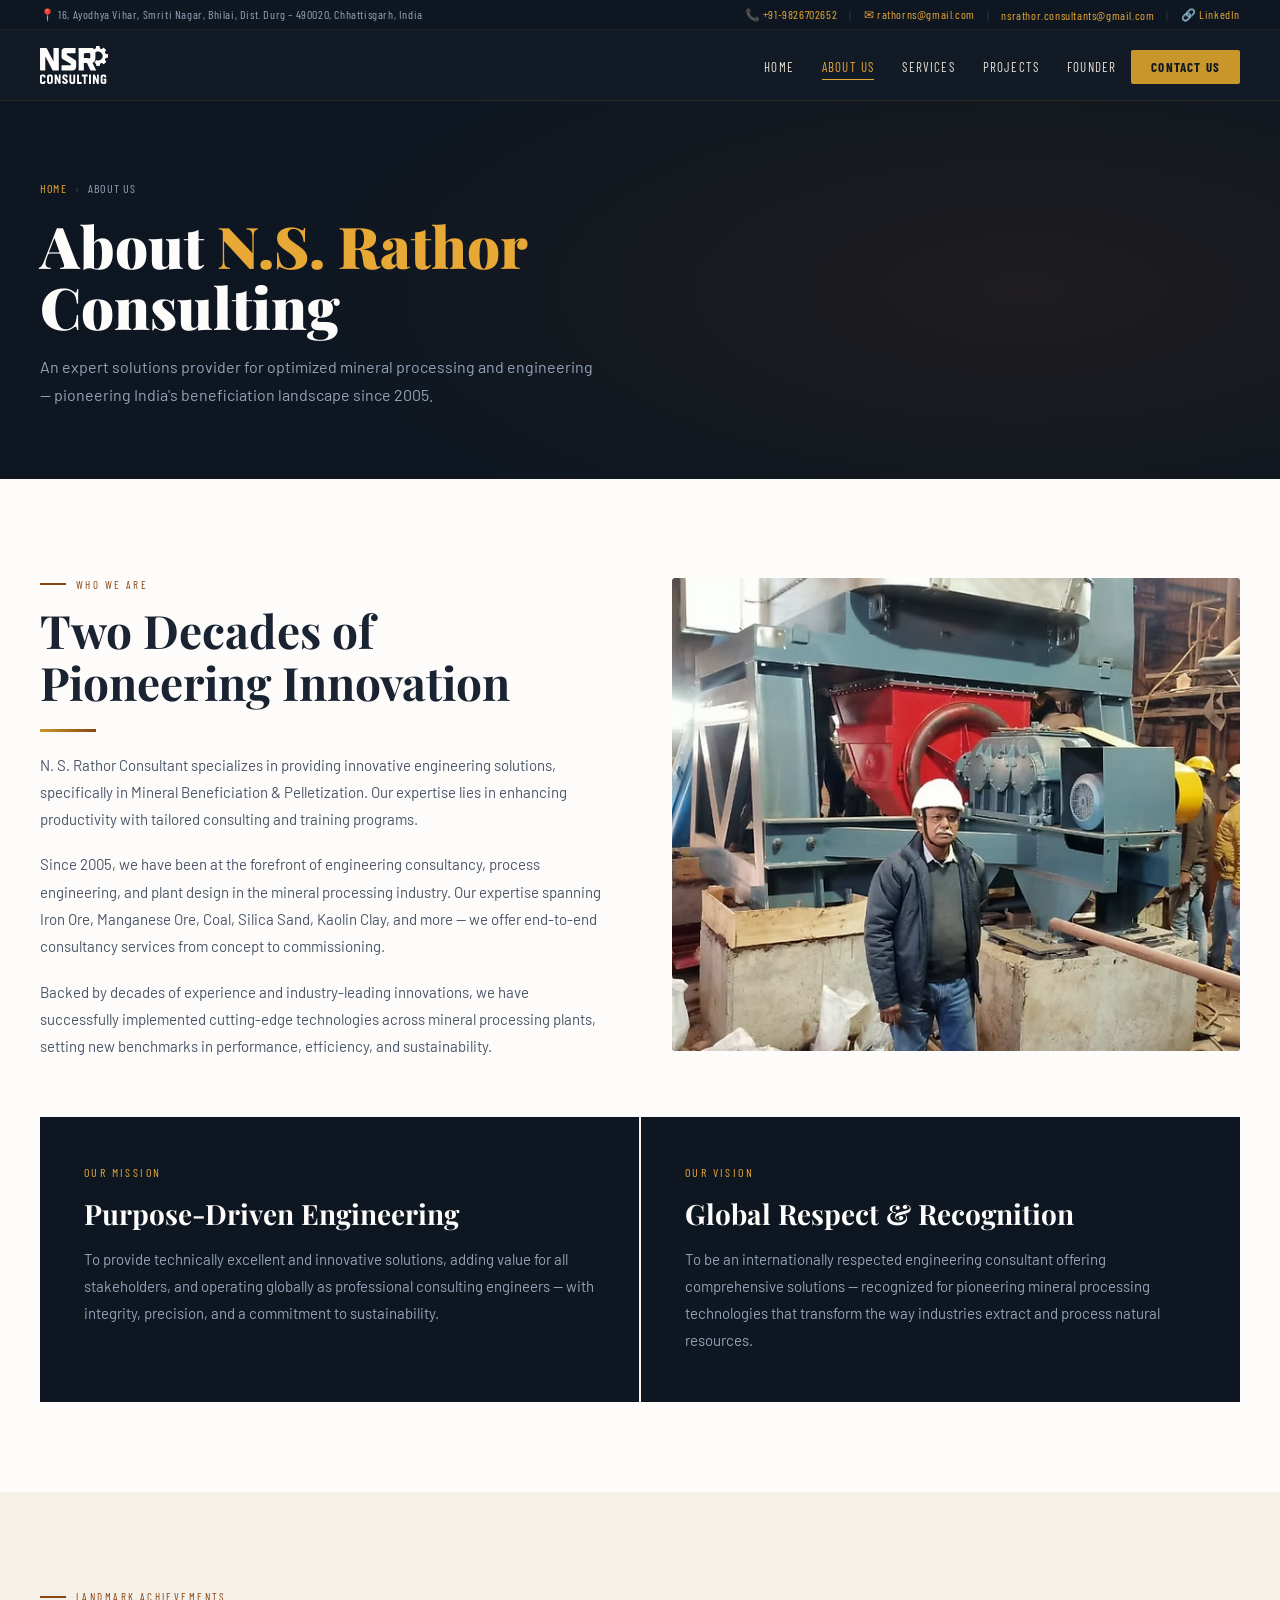
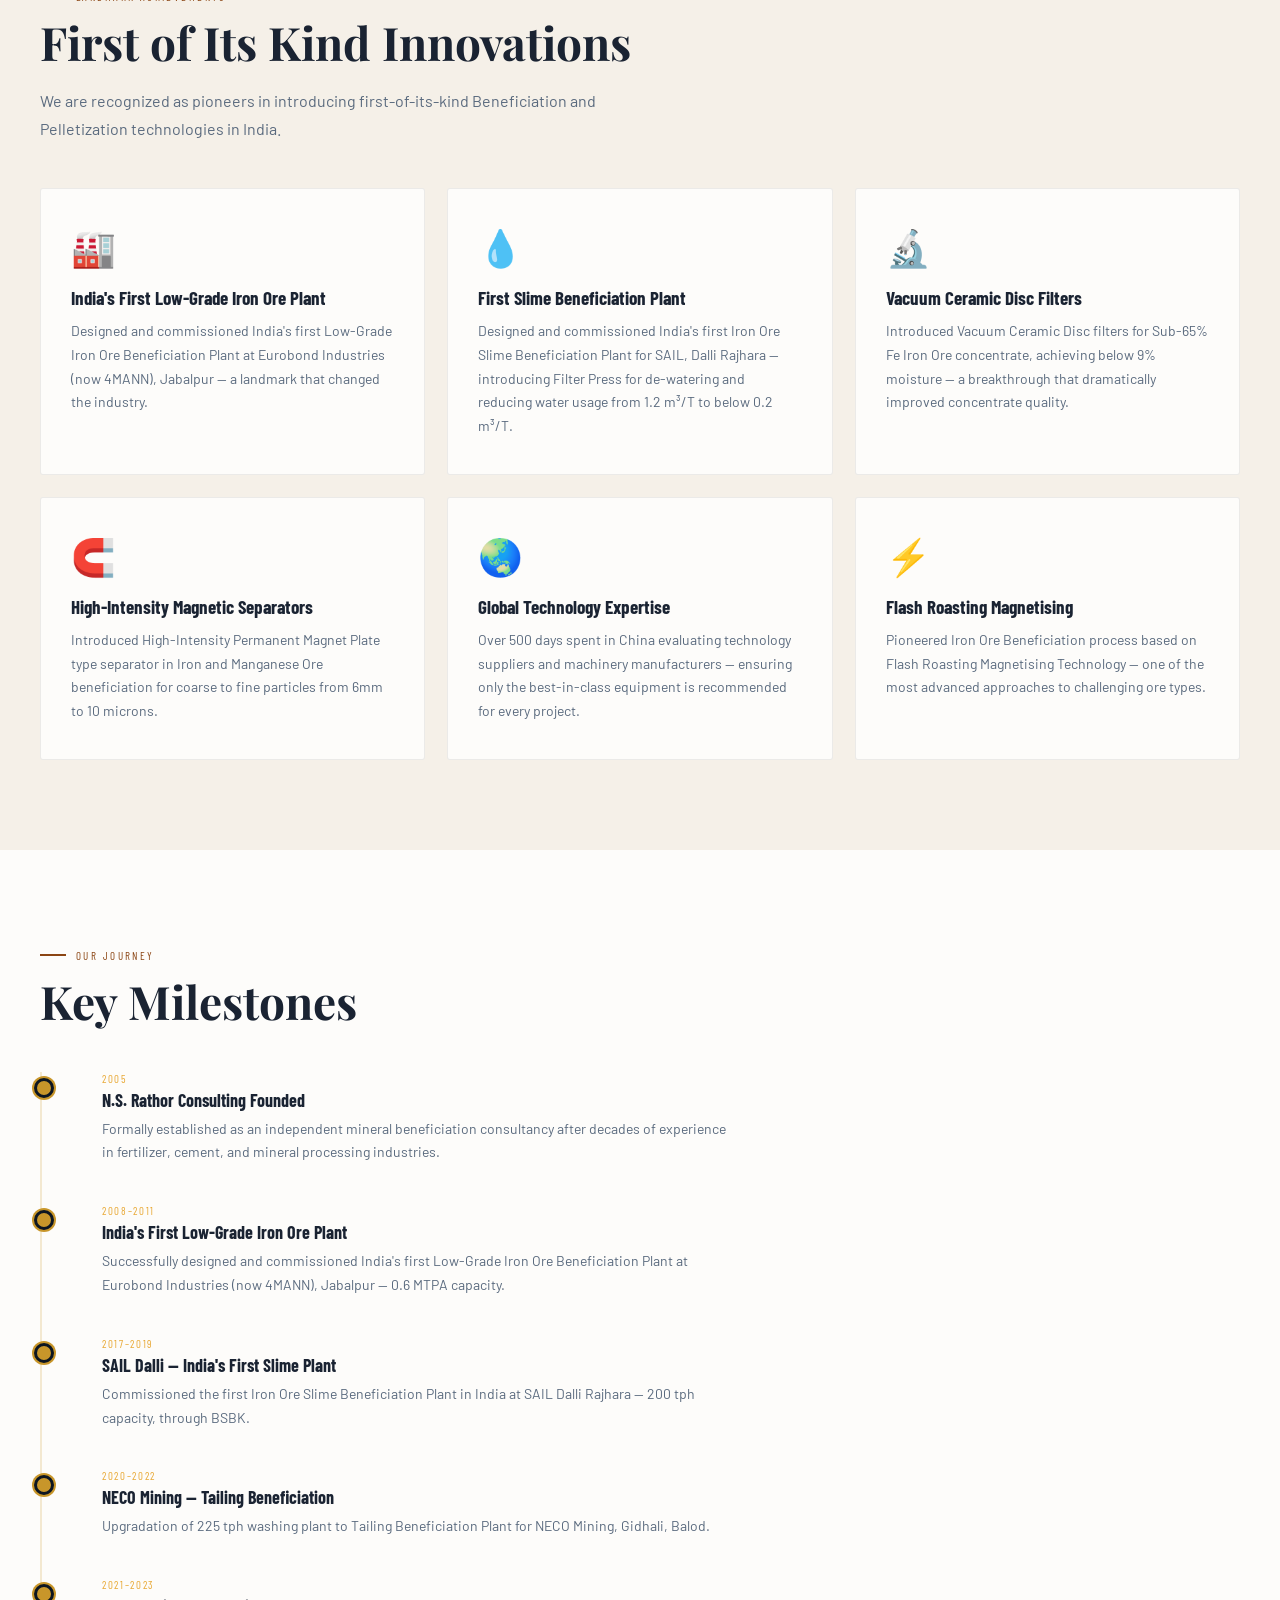
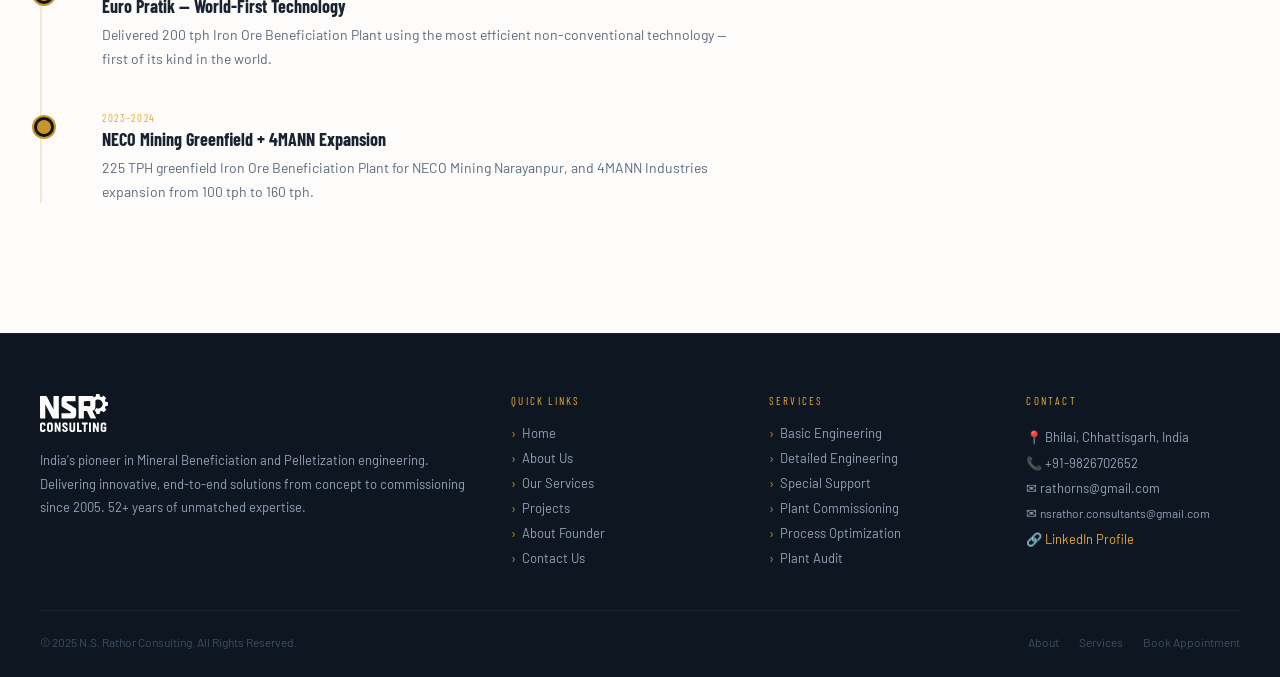
==== about.html @ 1fcd2e11 "Initial commit: N.S. Rathor Consulting multi-page website Professional multi-page site with separate" ====
<!DOCTYPE html>
<html lang="en">
<head>
<meta charset="UTF-8">
<meta name="viewport" content="width=device-width, initial-scale=1.0">
<title>About Us | N.S. Rathor Consulting</title>
<link rel="preconnect" href="https://fonts.googleapis.com">
<link href="https://fonts.googleapis.com/css2?family=Playfair+Display:ital,wght@0,400;0,700;0,900;1,400&family=Barlow:wght@300;400;500;600&family=Barlow+Condensed:wght@400;600;700;800&display=swap" rel="stylesheet">
<link rel="stylesheet" href="css/styles.css">
</head>
<body>

<!-- TOP BAR -->
<div class="topbar">
  <div class="topbar-inner">
    <div>📍 16, Ayodhya Vihar, Smriti Nagar, Bhilai, Dist. Durg – 490020, Chhattisgarh, India</div>
    <div style="display:flex;align-items:center;flex-wrap:wrap;gap:2px;">
      <a href="tel:+919826702652">📞 +91-9826702652</a>
      <span class="topbar-sep">|</span>
      <a href="mailto:rathorns@gmail.com">✉ rathorns@gmail.com</a>
      <span class="topbar-sep">|</span>
      <a href="mailto:nsrathor.consultants@gmail.com">nsrathor.consultants@gmail.com</a>
      <span class="topbar-sep">|</span>
      <a href="https://www.linkedin.com/in/nsrathor/" target="_blank">🔗 LinkedIn</a>
    </div>
  </div>
</div>

<!-- NAVBAR -->
<nav id="mainNav">
  <div class="nav-inner">
    <a class="logo" href="index.html">
      <img src="images/logo.svg" alt="N.S. Rathor Consulting" class="logo-svg">
    </a>
    <ul class="nav-links" id="navLinks">
      <li><a href="index.html" data-page="home">Home</a></li>
      <li><a href="about.html" data-page="about">About Us</a></li>
      <li><a href="services.html" data-page="services">Services</a></li>
      <li><a href="projects.html" data-page="projects">Projects</a></li>
      <li><a href="founder.html" data-page="founder">Founder</a></li>
      <li><a href="contact.html" data-page="contact" class="nav-cta">Contact Us</a></li>
    </ul>
    <div class="hamburger" id="hamburger">
      <span></span><span></span><span></span>
    </div>
  </div>
</nav>

<!-- PAGE HERO -->
<div class="page-hero">
  <div class="page-hero-inner">
    <div class="page-breadcrumb"><a href="index.html">Home</a><span>›</span>About Us</div>
    <h1>About <em>N.S. Rathor</em><br>Consulting</h1>
    <p class="page-hero-desc">An expert solutions provider for optimized mineral processing and engineering — pioneering India's beneficiation landscape since 2005.</p>
  </div>
</div>

<!-- WHO WE ARE -->
<section style="background:var(--white);">
  <div class="container">
    <div style="display:grid;grid-template-columns:1fr 1fr;gap:64px;align-items:center;" class="why-grid">
      <div>
        <div class="section-eyebrow reveal">Who We Are</div>
        <h2 class="sec-title reveal reveal-d1">Two Decades of<br>Pioneering Innovation</h2>
        <div class="divider reveal reveal-d1"></div>
        <p style="font-size:15px;line-height:1.82;color:#4a5568;margin-bottom:18px;" class="reveal reveal-d2">N. S. Rathor Consultant specializes in providing innovative engineering solutions, specifically in Mineral Beneficiation & Pelletization. Our expertise lies in enhancing productivity with tailored consulting and training programs.</p>
        <p style="font-size:15px;line-height:1.82;color:#4a5568;margin-bottom:18px;" class="reveal reveal-d3">Since 2005, we have been at the forefront of engineering consultancy, process engineering, and plant design in the mineral processing industry. Our expertise spanning Iron Ore, Manganese Ore, Coal, Silica Sand, Kaolin Clay, and more — we offer end-to-end consultancy services from concept to commissioning.</p>
        <p style="font-size:15px;line-height:1.82;color:#4a5568;" class="reveal reveal-d3">Backed by decades of experience and industry-leading innovations, we have successfully implemented cutting-edge technologies across mineral processing plants, setting new benchmarks in performance, efficiency, and sustainability.</p>
      </div>
      <div class="reveal">
        <div class="why-frame" style="aspect-ratio:1.2;">
          <img src="images/about-us.avif" alt="N.S. Rathor Consulting — Company Overview" class="frame-img">
        </div>
      </div>
    </div>

    <!-- Mission / Vision -->
    <div class="mv-grid reveal">
      <div class="mv-box">
        <div class="mv-box-title">Our Mission</div>
        <h3>Purpose-Driven Engineering</h3>
        <p>To provide technically excellent and innovative solutions, adding value for all stakeholders, and operating globally as professional consulting engineers — with integrity, precision, and a commitment to sustainability.</p>
      </div>
      <div class="mv-box">
        <div class="mv-box-title">Our Vision</div>
        <h3>Global Respect & Recognition</h3>
        <p>To be an internationally respected engineering consultant offering comprehensive solutions — recognized for pioneering mineral processing technologies that transform the way industries extract and process natural resources.</p>
      </div>
    </div>
  </div>
</section>

<!-- LANDMARK ACHIEVEMENTS -->
<section style="background:var(--dust);">
  <div class="container">
    <div class="section-eyebrow reveal">Landmark Achievements</div>
    <h2 class="sec-title reveal reveal-d1">First of Its Kind Innovations</h2>
    <p class="sec-desc reveal reveal-d2">We are recognized as pioneers in introducing first-of-its-kind Beneficiation and Pelletization technologies in India.</p>
    <div class="values-grid" style="margin-top:44px;">
      <div class="val-card reveal">
        <span class="val-icon">🏭</span>
        <div class="val-title">India's First Low-Grade Iron Ore Plant</div>
        <div class="val-desc">Designed and commissioned India's first Low-Grade Iron Ore Beneficiation Plant at Eurobond Industries (now 4MANN), Jabalpur — a landmark that changed the industry.</div>
      </div>
      <div class="val-card reveal reveal-d1">
        <span class="val-icon">💧</span>
        <div class="val-title">First Slime Beneficiation Plant</div>
        <div class="val-desc">Designed and commissioned India's first Iron Ore Slime Beneficiation Plant for SAIL, Dalli Rajhara — introducing Filter Press for de-watering and reducing water usage from 1.2 m³/T to below 0.2 m³/T.</div>
      </div>
      <div class="val-card reveal reveal-d2">
        <span class="val-icon">🔬</span>
        <div class="val-title">Vacuum Ceramic Disc Filters</div>
        <div class="val-desc">Introduced Vacuum Ceramic Disc filters for Sub-65% Fe Iron Ore concentrate, achieving below 9% moisture — a breakthrough that dramatically improved concentrate quality.</div>
      </div>
      <div class="val-card reveal">
        <span class="val-icon">🧲</span>
        <div class="val-title">High-Intensity Magnetic Separators</div>
        <div class="val-desc">Introduced High-Intensity Permanent Magnet Plate type separator in Iron and Manganese Ore beneficiation for coarse to fine particles from 6mm to 10 microns.</div>
      </div>
      <div class="val-card reveal reveal-d1">
        <span class="val-icon">🌏</span>
        <div class="val-title">Global Technology Expertise</div>
        <div class="val-desc">Over 500 days spent in China evaluating technology suppliers and machinery manufacturers — ensuring only the best-in-class equipment is recommended for every project.</div>
      </div>
      <div class="val-card reveal reveal-d2">
        <span class="val-icon">⚡</span>
        <div class="val-title">Flash Roasting Magnetising</div>
        <div class="val-desc">Pioneered Iron Ore Beneficiation process based on Flash Roasting Magnetising Technology — one of the most advanced approaches to challenging ore types.</div>
      </div>
    </div>
  </div>
</section>

<!-- KEY MILESTONES -->
<section style="background:var(--white);">
  <div class="container">
    <div class="section-eyebrow reveal">Our Journey</div>
    <h2 class="sec-title reveal reveal-d1">Key Milestones</h2>
    <div style="max-width:700px;margin-top:44px;" class="reveal reveal-d2">
      <div class="timeline">
        <div class="tl-item"><div class="tl-year">2005</div><div class="tl-title">N.S. Rathor Consulting Founded</div><div class="tl-desc">Formally established as an independent mineral beneficiation consultancy after decades of experience in fertilizer, cement, and mineral processing industries.</div></div>
        <div class="tl-item"><div class="tl-year">2008–2011</div><div class="tl-title">India's First Low-Grade Iron Ore Plant</div><div class="tl-desc">Successfully designed and commissioned India's first Low-Grade Iron Ore Beneficiation Plant at Eurobond Industries (now 4MANN), Jabalpur — 0.6 MTPA capacity.</div></div>
        <div class="tl-item"><div class="tl-year">2017–2019</div><div class="tl-title">SAIL Dalli — India's First Slime Plant</div><div class="tl-desc">Commissioned the first Iron Ore Slime Beneficiation Plant in India at SAIL Dalli Rajhara — 200 tph capacity, through BSBK.</div></div>
        <div class="tl-item"><div class="tl-year">2020–2022</div><div class="tl-title">NECO Mining — Tailing Beneficiation</div><div class="tl-desc">Upgradation of 225 tph washing plant to Tailing Beneficiation Plant for NECO Mining, Gidhali, Balod.</div></div>
        <div class="tl-item"><div class="tl-year">2021–2023</div><div class="tl-title">Euro Pratik — World-First Technology</div><div class="tl-desc">Delivered 200 tph Iron Ore Beneficiation Plant using the most efficient non-conventional technology — first of its kind in the world.</div></div>
        <div class="tl-item"><div class="tl-year">2023–2024</div><div class="tl-title">NECO Mining Greenfield + 4MANN Expansion</div><div class="tl-desc">225 TPH greenfield Iron Ore Beneficiation Plant for NECO Mining Narayanpur, and 4MANN Industries expansion from 100 tph to 160 tph.</div></div>
      </div>
    </div>
  </div>
</section>

<!-- FOOTER -->
<footer id="mainFooter">
  <div class="container">
    <div class="footer-grid">
      <div class="footer-about">
    <a class="logo" href="index.html">
      <img src="images/logo.svg" alt="N.S. Rathor Consulting" class="logo-svg">
    </a>
        <p>India's pioneer in Mineral Beneficiation and Pelletization engineering. Delivering innovative, end-to-end solutions from concept to commissioning since 2005. 52+ years of unmatched expertise.</p>
      </div>
      <div>
        <div class="footer-h">Quick Links</div>
        <ul class="footer-nav">
          <li><a href="index.html">Home</a></li>
          <li><a href="about.html">About Us</a></li>
          <li><a href="services.html">Our Services</a></li>
          <li><a href="projects.html">Projects</a></li>
          <li><a href="founder.html">About Founder</a></li>
          <li><a href="contact.html">Contact Us</a></li>
        </ul>
      </div>
      <div>
        <div class="footer-h">Services</div>
        <ul class="footer-nav">
          <li><a href="services.html">Basic Engineering</a></li>
          <li><a href="services.html">Detailed Engineering</a></li>
          <li><a href="services.html">Special Support</a></li>
          <li><a href="services.html">Plant Commissioning</a></li>
          <li><a href="services.html">Process Optimization</a></li>
          <li><a href="services.html">Plant Audit</a></li>
        </ul>
      </div>
      <div>
        <div class="footer-h">Contact</div>
        <div style="font-size:13px;color:var(--smoke);line-height:1.95;">
          📍 Bhilai, Chhattisgarh, India<br>
          📞 <a href="tel:+919826702652" style="color:var(--smoke);text-decoration:none;">+91-9826702652</a><br>
          ✉ <a href="mailto:rathorns@gmail.com" style="color:var(--smoke);text-decoration:none;">rathorns@gmail.com</a><br>
          ✉ <a href="mailto:nsrathor.consultants@gmail.com" style="color:var(--smoke);text-decoration:none;font-size:12px;">nsrathor.consultants@gmail.com</a><br>
          🔗 <a href="https://www.linkedin.com/in/nsrathor/" target="_blank" style="color:var(--amber);text-decoration:none;">LinkedIn Profile</a>
        </div>
      </div>
    </div>
    <div class="footer-bottom">
      <div>© 2025 N.S. Rathor Consulting. All Rights Reserved.</div>
      <div style="display:flex;gap:20px;flex-wrap:wrap;">
        <a href="about.html">About</a>
        <a href="services.html">Services</a>
        <a href="contact.html">Book Appointment</a>
      </div>
    </div>
  </div>
</footer>

<script src="js/main.js"></script>
</body>
</html>
---- css/styles.css ----
/* ══════════════════════════════════════
   DESIGN TOKENS
══════════════════════════════════════ */
:root {
  --ore: #8B4513;
  --steel: #1a2332;
  --iron: #2d3f52;
  --gold: #c8962a;
  --amber: #e8a835;
  --dust: #f5f0e8;
  --ash: #e8e2d8;
  --smoke: #94a3b8;
  --white: #fdfcfa;
  --dark: #0d1621;
  --accent: #d4800a;
  --light-border: rgba(0,0,0,0.07);
}

* { margin: 0; padding: 0; box-sizing: border-box; }
html { scroll-behavior: smooth; }
body { font-family: 'Barlow', sans-serif; background: var(--white); color: var(--steel); overflow-x: hidden; }

::-webkit-scrollbar { width: 5px; }
::-webkit-scrollbar-track { background: var(--dark); }
::-webkit-scrollbar-thumb { background: var(--gold); border-radius: 3px; }

/* ══════════════════════════════════════
   TOP BAR
══════════════════════════════════════ */
.topbar { background: var(--dark); color: var(--smoke); font-family: 'Barlow Condensed', sans-serif; font-size: 12px; letter-spacing: 0.05em; padding: 7px 0; border-bottom: 1px solid rgba(200,150,42,0.1); }
.topbar-inner { max-width: 1300px; margin: 0 auto; padding: 0 40px; display: flex; justify-content: space-between; align-items: center; gap: 12px; flex-wrap: wrap; }
.topbar a { color: var(--amber); text-decoration: none; }
.topbar a:hover { color: white; }
.topbar-sep { opacity: 0.25; margin: 0 10px; }

/* ══════════════════════════════════════
   NAVIGATION
══════════════════════════════════════ */
nav { position: sticky; top: 0; z-index: 200; background: rgba(13,22,33,0.98); backdrop-filter: blur(16px); border-bottom: 1px solid rgba(200,150,42,0.15); transition: box-shadow 0.3s; }
.nav-inner { max-width: 1300px; margin: 0 auto; padding: 0 40px; display: flex; justify-content: space-between; align-items: center; height: 70px; }
.logo { display: inline-flex; align-items: center; text-decoration: none; cursor: pointer; }
.logo-svg { height: 38px; width: auto; display: block; }

/* Old hex logo (commented out — replaced by SVG logo)
.logo-hex { width: 44px; height: 44px; background: linear-gradient(135deg, var(--gold), var(--ore)); clip-path: polygon(50% 0%, 100% 25%, 100% 75%, 50% 100%, 0% 75%, 0% 25%); display: flex; align-items: center; justify-content: center; flex-shrink: 0; }
.logo-hex span { font-family: 'Playfair Display', serif; font-weight: 900; font-size: 17px; color: white; }
.logo-text { display: flex; flex-direction: column; line-height: 1.1; }
.logo-name { font-family: 'Barlow Condensed', sans-serif; font-weight: 800; font-size: 19px; color: var(--white); letter-spacing: 0.04em; }
.logo-sub { font-size: 9px; color: var(--amber); letter-spacing: 0.18em; text-transform: uppercase; }
*/
.nav-links { display: flex; align-items: center; gap: 2px; list-style: none; }
.nav-links a { font-family: 'Barlow Condensed', sans-serif; font-size: 13px; letter-spacing: 0.09em; text-transform: uppercase; color: var(--ash); text-decoration: none; padding: 8px 13px; border-radius: 3px; transition: all 0.2s; position: relative; }
.nav-links a::after { content: ''; position: absolute; bottom: 3px; left: 13px; width: 0; height: 1px; background: var(--amber); transition: width 0.3s; }
.nav-links a:hover,
.nav-links a.active-nav { color: var(--amber); }
.nav-links a:hover::after,
.nav-links a.active-nav::after { width: calc(100% - 26px); }
.nav-cta { background: var(--gold) !important; color: var(--dark) !important; font-weight: 700 !important; padding: 9px 20px !important; border-radius: 2px !important; }
.nav-cta::after { display: none !important; }
.nav-cta:hover { background: var(--amber) !important; box-shadow: 0 4px 18px rgba(200,150,42,0.45) !important; }
.hamburger { display: none; flex-direction: column; gap: 5px; cursor: pointer; padding: 4px; }
.hamburger span { width: 24px; height: 2px; background: var(--ash); border-radius: 2px; transition: all 0.3s; }

/* ══════════════════════════════════════
   COMMON ELEMENTS
══════════════════════════════════════ */
section { padding: 90px 0; }
.container { max-width: 1300px; margin: 0 auto; padding: 0 40px; }
.section-eyebrow { display: inline-flex; align-items: center; gap: 10px; font-family: 'Barlow Condensed', sans-serif; font-size: 11px; letter-spacing: 0.22em; text-transform: uppercase; color: var(--ore); margin-bottom: 14px; }
.section-eyebrow::before { content: ''; display: block; width: 26px; height: 2px; background: var(--ore); }
.section-eyebrow.light { color: var(--amber); }
.section-eyebrow.light::before { background: var(--amber); }
h2.sec-title { font-family: 'Playfair Display', serif; font-size: clamp(30px, 3.8vw, 46px); font-weight: 700; color: var(--steel); line-height: 1.13; margin-bottom: 18px; }
h2.sec-title.light { color: var(--white); }
.sec-desc { font-size: 16px; line-height: 1.78; color: #5a6a7e; max-width: 600px; }
.sec-desc.light { color: var(--smoke); }
.divider { width: 56px; height: 3px; background: linear-gradient(90deg, var(--gold), var(--ore)); margin: 20px 0; }

/* ══════════════════════════════════════
   BUTTONS
══════════════════════════════════════ */
.btn { display: inline-flex; align-items: center; gap: 9px; font-family: 'Barlow Condensed', sans-serif; font-weight: 700; font-size: 13px; letter-spacing: 0.1em; text-transform: uppercase; padding: 13px 28px; text-decoration: none; border-radius: 2px; border: none; cursor: pointer; transition: all 0.3s; }
.btn-gold { background: var(--gold); color: var(--dark); }
.btn-gold:hover { background: var(--amber); transform: translateY(-2px); box-shadow: 0 8px 28px rgba(200,150,42,0.4); }
.btn-outline { background: transparent; color: var(--ash); border: 1px solid rgba(200,200,200,0.22); }
.btn-outline:hover { border-color: var(--amber); color: var(--amber); transform: translateY(-2px); }
.btn-steel { background: var(--steel); color: white; }
.btn-steel:hover { background: var(--iron); transform: translateY(-2px); }
.btn-sm { padding: 9px 18px; font-size: 12px; }

/* ══════════════════════════════════════
   REVEAL ANIMATIONS
══════════════════════════════════════ */
.reveal { opacity: 0; transform: translateY(28px); transition: opacity 0.65s ease, transform 0.65s ease; }
.reveal.visible { opacity: 1; transform: translateY(0); }
.reveal-d1 { transition-delay: 0.1s; }
.reveal-d2 { transition-delay: 0.2s; }
.reveal-d3 { transition-delay: 0.3s; }
.reveal-d4 { transition-delay: 0.4s; }

/* ══════════════════════════════════════
   HOME: HERO
══════════════════════════════════════ */
.hero { position: relative; min-height: 100vh; display: flex; align-items: center; background: var(--dark); overflow: hidden; }
.hero-bg { position: absolute; inset: 0; background: radial-gradient(ellipse 75% 65% at 65% 50%, rgba(139,69,19,0.17) 0%, transparent 68%), radial-gradient(ellipse 50% 75% at 8% 85%, rgba(45,63,82,0.6) 0%, transparent 60%), linear-gradient(160deg, #0d1621 0%, #1a2332 55%, #0d1621 100%); }
.hero-grid-bg { position: absolute; inset: 0; background-image: linear-gradient(rgba(200,150,42,0.035) 1px, transparent 1px), linear-gradient(90deg, rgba(200,150,42,0.035) 1px, transparent 1px); background-size: 64px 64px; mask-image: radial-gradient(ellipse 85% 85% at 50% 50%, black 25%, transparent 100%); }
.hero-blob { position: absolute; right: -60px; top: 50%; transform: translateY(-50%); width: 620px; height: 620px; border-radius: 40% 60% 55% 45% / 50% 45% 55% 50%; background: linear-gradient(135deg, rgba(139,69,19,0.14) 0%, rgba(200,150,42,0.07) 100%); border: 1px solid rgba(200,150,42,0.09); animation: blobMorph 14s ease-in-out infinite; }
@keyframes blobMorph {
  0%, 100% { border-radius: 40% 60% 55% 45% / 50% 45% 55% 50%; }
  33% { border-radius: 60% 40% 45% 55% / 45% 55% 50% 50%; }
  66% { border-radius: 45% 55% 60% 40% / 55% 45% 45% 55%; }
}
.hero-inner { position: relative; max-width: 1300px; margin: 0 auto; padding: 0 40px; display: grid; grid-template-columns: 1.1fr 0.9fr; gap: 72px; align-items: center; }
.hero-eyebrow { display: inline-flex; align-items: center; gap: 10px; font-family: 'Barlow Condensed', sans-serif; font-size: 11px; letter-spacing: 0.22em; text-transform: uppercase; color: var(--amber); margin-bottom: 22px; opacity: 0; animation: slideUp 0.7s ease forwards 0.3s; }
.hero-eyebrow::before { content: ''; display: block; width: 30px; height: 1px; background: var(--amber); }
.hero h1 { font-family: 'Playfair Display', serif; font-size: clamp(40px, 5vw, 66px); font-weight: 900; line-height: 1.04; color: var(--white); margin-bottom: 22px; opacity: 0; animation: slideUp 0.7s ease forwards 0.5s; }
.hero h1 em { font-style: normal; color: var(--amber); }
.hero-p { font-size: 16px; line-height: 1.75; color: var(--smoke); max-width: 510px; margin-bottom: 36px; opacity: 0; animation: slideUp 0.7s ease forwards 0.7s; }
.hero-btns { display: flex; gap: 14px; flex-wrap: wrap; opacity: 0; animation: slideUp 0.7s ease forwards 0.9s; }
.hero-visual { opacity: 0; animation: fadeIn 1.1s ease forwards 0.6s; }
.hero-stats-grid { display: grid; grid-template-columns: 1fr 1fr; gap: 2px; background: rgba(200,150,42,0.14); border: 1px solid rgba(200,150,42,0.18); border-radius: 4px; overflow: hidden; position: relative; }
.stat-box { background: rgba(13,22,33,0.92); padding: 30px 26px; position: relative; overflow: hidden; }
.stat-box::before { content: ''; position: absolute; top: 0; left: 0; right: 0; height: 2px; background: linear-gradient(90deg, var(--gold), transparent); opacity: 0; transition: opacity 0.3s; }
.stat-box:hover::before { opacity: 1; }
.stat-num { font-family: 'Playfair Display', serif; font-size: 48px; font-weight: 900; color: var(--amber); line-height: 1; margin-bottom: 5px; }
.stat-num sup { font-size: 20px; vertical-align: super; }
.stat-lbl { font-family: 'Barlow Condensed', sans-serif; font-size: 11px; letter-spacing: 0.12em; text-transform: uppercase; color: var(--smoke); }
.hero-badge { position: absolute; bottom: -18px; right: -18px; background: var(--ore); color: white; width: 100px; height: 100px; border-radius: 50%; display: flex; flex-direction: column; align-items: center; justify-content: center; text-align: center; border: 3px solid rgba(200,150,42,0.35); animation: spin 22s linear infinite; }
.hero-badge-year { font-family: 'Playfair Display', serif; font-size: 20px; font-weight: 900; color: var(--amber); line-height: 1; }
.hero-badge-lbl { font-family: 'Barlow Condensed', sans-serif; font-size: 8px; letter-spacing: 0.1em; text-transform: uppercase; }
@keyframes spin { to { transform: rotate(360deg); } }
@keyframes slideUp { from { opacity: 0; transform: translateY(22px); } to { opacity: 1; transform: translateY(0); } }
@keyframes fadeIn { from { opacity: 0; } to { opacity: 1; } }

/* ══════════════════════════════════════
   HOME: MARQUEE
══════════════════════════════════════ */
.marquee-bar { background: var(--gold); overflow: hidden; padding: 13px 0; }
.marquee-track { display: flex; animation: marqueeRoll 35s linear infinite; white-space: nowrap; }
.marquee-item { display: inline-flex; align-items: center; gap: 18px; padding: 0 28px; font-family: 'Barlow Condensed', sans-serif; font-size: 12px; font-weight: 700; letter-spacing: 0.14em; text-transform: uppercase; color: var(--dark); }
.m-dot { width: 4px; height: 4px; background: var(--dark); border-radius: 50%; opacity: 0.45; }
@keyframes marqueeRoll { to { transform: translateX(-50%); } }

/* ══════════════════════════════════════
   HOME: PHOTO SLIDER
══════════════════════════════════════ */
.slider-sec { background: var(--dark); padding: 0; position: relative; overflow: hidden; }
.slider-wrapper { position: relative; width: 100%; max-height: 600px; overflow: hidden; }
.slider-track { display: flex; transition: transform 0.7s cubic-bezier(0.4, 0, 0.2, 1); will-change: transform; }
.slider-slide { min-width: 100%; position: relative; }
.slider-slide img { width: 100%; height: 600px; object-fit: cover; display: block; }
.slider-overlay { position: absolute; inset: 0; background: linear-gradient(0deg, rgba(13,22,33,0.82) 0%, rgba(13,22,33,0.15) 40%, transparent 60%); pointer-events: none; }
.slider-caption { position: absolute; bottom: 0; left: 0; right: 0; padding: 44px 60px; z-index: 2; }
.slider-caption-eyebrow { display: inline-flex; align-items: center; gap: 10px; font-family: 'Barlow Condensed', sans-serif; font-size: 11px; letter-spacing: 0.22em; text-transform: uppercase; color: var(--amber); margin-bottom: 10px; }
.slider-caption-eyebrow::before { content: ''; display: block; width: 26px; height: 2px; background: var(--amber); }
.slider-caption h3 { font-family: 'Playfair Display', serif; font-size: clamp(22px, 3vw, 36px); font-weight: 700; color: var(--white); line-height: 1.15; margin-bottom: 8px; }
.slider-caption p { font-size: 14px; color: var(--smoke); max-width: 520px; line-height: 1.6; }

.slider-arrow { position: absolute; top: 50%; transform: translateY(-50%); z-index: 10; width: 48px; height: 48px; border-radius: 50%; background: rgba(13,22,33,0.6); backdrop-filter: blur(8px); border: 1px solid rgba(200,150,42,0.25); color: var(--white); font-size: 20px; display: flex; align-items: center; justify-content: center; cursor: pointer; transition: all 0.3s; }
.slider-arrow:hover { background: var(--gold); border-color: var(--gold); color: var(--dark); transform: translateY(-50%) scale(1.08); }
.slider-arrow.prev { left: 24px; }
.slider-arrow.next { right: 24px; }

.slider-dots { position: absolute; bottom: 18px; left: 50%; transform: translateX(-50%); display: flex; gap: 8px; z-index: 10; }
.slider-dot { width: 10px; height: 10px; border-radius: 50%; background: rgba(255,255,255,0.3); border: 1px solid rgba(255,255,255,0.15); cursor: pointer; transition: all 0.3s; }
.slider-dot.active { background: var(--gold); border-color: var(--gold); transform: scale(1.2); }

.slider-counter { position: absolute; top: 24px; right: 28px; z-index: 10; font-family: 'Barlow Condensed', sans-serif; font-size: 13px; letter-spacing: 0.1em; color: rgba(255,255,255,0.5); }
.slider-counter .current { color: var(--amber); font-weight: 700; font-size: 22px; }

/* ══════════════════════════════════════
   HOME: WHY SECTION
══════════════════════════════════════ */
.why-sec { background: var(--dust); }
.why-grid { display: grid; grid-template-columns: 1fr 1.1fr; gap: 72px; align-items: center; }
.why-img-wrap { position: relative; }
.why-frame { background: var(--steel); border-radius: 4px; aspect-ratio: 4/5; overflow: hidden; position: relative; }
.img-placeholder { width: 100%; height: 100%; background: linear-gradient(145deg, #1a2332, #2d3f52, #1a2332); display: flex; flex-direction: column; align-items: center; justify-content: center; gap: 14px; color: var(--smoke); }
.img-placeholder-icon { font-size: 56px; opacity: 0.22; }
.img-placeholder p { font-family: 'Barlow Condensed', sans-serif; letter-spacing: 0.1em; font-size: 11px; text-transform: uppercase; opacity: 0.35; }
.frame-img { width: 100%; height: 100%; object-fit: cover; display: block; transition: transform 0.6s ease; }
.why-frame:hover .frame-img,
.founder-frame:hover .frame-img,
.founder-full-frame:hover .frame-img { transform: scale(1.04); }
.why-badge { position: absolute; bottom: -22px; right: -22px; background: var(--gold); color: var(--dark); padding: 22px 24px; border-radius: 2px; }
.why-badge-num { font-family: 'Playfair Display', serif; font-size: 40px; font-weight: 900; line-height: 1; }
.why-badge-lbl { font-family: 'Barlow Condensed', sans-serif; font-size: 11px; letter-spacing: 0.08em; text-transform: uppercase; margin-top: 3px; }
.ach-list { margin-top: 36px; display: flex; flex-direction: column; gap: 13px; }
.ach-item { display: flex; gap: 14px; align-items: flex-start; padding: 18px 20px; background: white; border-left: 3px solid var(--gold); border-radius: 0 3px 3px 0; transition: all 0.3s; cursor: default; }
.ach-item:hover { transform: translateX(4px); box-shadow: 0 3px 18px rgba(0,0,0,0.07); }
.ach-icon { width: 34px; height: 34px; background: rgba(200,150,42,0.15); border-radius: 50%; display: flex; align-items: center; justify-content: center; font-size: 15px; flex-shrink: 0; border: 1px solid rgba(200,150,42,0.3); }
.ach-text { font-size: 13px; line-height: 1.6; color: #4a5568; }
.ach-text strong { display: block; font-size: 14px; color: var(--steel); margin-bottom: 1px; }

/* ══════════════════════════════════════
   HOME: SERVICES OVERVIEW
══════════════════════════════════════ */
.srv-sec { background: var(--dark); }
.srv-grid { margin-top: 56px; display: grid; grid-template-columns: repeat(3, 1fr); gap: 2px; background: rgba(200,150,42,0.08); }
.srv-card { background: var(--iron); padding: 44px 32px; position: relative; overflow: hidden; transition: all 0.4s; cursor: default; }
.srv-card::before { content: ''; position: absolute; top: 0; left: 0; right: 0; height: 3px; background: linear-gradient(90deg, var(--gold), var(--ore)); transform: scaleX(0); transform-origin: left; transition: transform 0.4s; }
.srv-card:hover::before { transform: scaleX(1); }
.srv-card:hover { background: #28394c; transform: translateY(-4px); }
.srv-num { font-family: 'Playfair Display', serif; font-size: 68px; font-weight: 900; color: rgba(200,150,42,0.07); position: absolute; top: 18px; right: 22px; line-height: 1; pointer-events: none; }
.srv-icon { width: 50px; height: 50px; background: rgba(200,150,42,0.12); border: 1px solid rgba(200,150,42,0.25); border-radius: 3px; display: flex; align-items: center; justify-content: center; font-size: 22px; margin-bottom: 22px; transition: all 0.3s; }
.srv-card:hover .srv-icon { background: var(--gold); border-color: var(--gold); }
.srv-title { font-family: 'Barlow Condensed', sans-serif; font-size: 21px; font-weight: 700; letter-spacing: 0.03em; color: var(--white); margin-bottom: 14px; }
.srv-list { list-style: none; display: flex; flex-direction: column; gap: 7px; }
.srv-list li { font-size: 13px; color: var(--smoke); padding-left: 15px; position: relative; line-height: 1.5; }
.srv-list li::before { content: '─'; position: absolute; left: 0; color: var(--gold); font-size: 9px; top: 3px; }
.srv-read-more { display: inline-flex; align-items: center; gap: 7px; font-family: 'Barlow Condensed', sans-serif; font-size: 12px; font-weight: 700; letter-spacing: 0.1em; text-transform: uppercase; color: var(--amber); margin-top: 20px; cursor: pointer; border: none; background: none; transition: gap 0.2s; }
.srv-read-more:hover { gap: 12px; }

/* ══════════════════════════════════════
   HOME: PROJECTS PREVIEW
══════════════════════════════════════ */
.proj-sec { background: var(--ash); }
.proj-grid { margin-top: 52px; display: grid; grid-template-columns: repeat(3, 1fr); gap: 22px; }
.proj-card { background: var(--white); border-radius: 3px; overflow: hidden; border: 1px solid var(--light-border); transition: all 0.3s; }
.proj-card:hover { transform: translateY(-5px); box-shadow: 0 12px 38px rgba(0,0,0,0.11); }
.proj-card.wide { grid-column: span 2; }
.proj-visual { aspect-ratio: 16/9; background: linear-gradient(135deg, var(--steel), var(--iron)); overflow: hidden; position: relative; }
.proj-visual .frame-img { opacity: 1; }
.proj-card:hover .proj-visual .frame-img { transform: scale(1.06); }
.proj-card.wide .proj-visual { aspect-ratio: 21/9; }
.proj-body { padding: 22px 24px; }
.proj-tag { display: inline-block; font-family: 'Barlow Condensed', sans-serif; font-size: 9px; letter-spacing: 0.16em; text-transform: uppercase; color: var(--ore); background: rgba(139,69,19,0.09); padding: 3px 9px; border-radius: 2px; margin-bottom: 8px; }
.proj-name { font-family: 'Barlow Condensed', sans-serif; font-size: 18px; font-weight: 700; color: var(--steel); margin-bottom: 7px; line-height: 1.2; }
.proj-detail { font-size: 12px; color: #64748b; line-height: 1.6; }
.proj-specs { margin-top: 13px; display: flex; gap: 8px; flex-wrap: wrap; }
.proj-spec { font-family: 'Barlow Condensed', sans-serif; font-size: 11px; color: var(--iron); background: var(--ash); padding: 3px 9px; border-radius: 2px; border: 1px solid rgba(0,0,0,0.07); }

/* ══════════════════════════════════════
   HOME: FOUNDER TEASER
══════════════════════════════════════ */
.founder-tease { background: var(--dark); padding: 80px 0; }
.founder-tease-inner { display: grid; grid-template-columns: 1fr 1fr; gap: 72px; align-items: center; }
.founder-portrait-wrap { position: relative; }
.founder-frame { background: var(--steel); aspect-ratio: 3/4; border-radius: 4px; overflow: hidden; position: relative; }
.founder-frame::after { content: ''; position: absolute; inset: 0; border: 2px solid rgba(200,150,42,0.2); border-radius: 4px; pointer-events: none; }
.founder-tag { position: absolute; bottom: 22px; left: -14px; background: var(--gold); color: var(--dark); padding: 12px 18px; border-radius: 2px; }
.founder-tag-name { font-family: 'Barlow Condensed', sans-serif; font-weight: 700; font-size: 15px; letter-spacing: 0.03em; }
.founder-tag-role { font-size: 10px; letter-spacing: 0.08em; text-transform: uppercase; margin-top: 2px; opacity: 0.75; }
.founder-quote { font-family: 'Playfair Display', serif; font-size: 20px; font-style: italic; color: var(--white); line-height: 1.6; margin-bottom: 22px; padding-left: 20px; border-left: 3px solid var(--gold); }
.founder-bio-short { font-size: 15px; line-height: 1.78; color: var(--smoke); margin-bottom: 28px; }

/* ══════════════════════════════════════
   HOME: MINERALS
══════════════════════════════════════ */
.minerals-sec { background: var(--dark); padding: 72px 0; }
.minerals-row { display: flex; gap: 14px; margin-top: 44px; overflow-x: auto; padding-bottom: 6px; scrollbar-width: none; }
.minerals-row::-webkit-scrollbar { display: none; }
.min-card { flex: 0 0 168px; background: var(--iron); border: 1px solid rgba(200,150,42,0.09); border-radius: 4px; padding: 26px 18px; text-align: center; transition: all 0.3s; }
.min-card:hover { border-color: var(--gold); background: #28394c; transform: translateY(-4px); }
.min-emoji { font-size: 34px; margin-bottom: 10px; display: block; }
.min-name { font-family: 'Barlow Condensed', sans-serif; font-weight: 700; font-size: 15px; letter-spacing: 0.04em; color: var(--white); margin-bottom: 3px; }
.min-sub { font-size: 11px; color: var(--smoke); }

/* ══════════════════════════════════════
   PAGE HERO (used on About, Services, Projects, Founder, Contact)
══════════════════════════════════════ */
.page-hero { background: var(--dark); padding: 80px 0 70px; position: relative; overflow: hidden; }
.page-hero::before { content: ''; position: absolute; inset: 0; background: radial-gradient(ellipse 60% 80% at 80% 50%, rgba(139,69,19,0.14), transparent); }
.page-hero-inner { position: relative; max-width: 1300px; margin: 0 auto; padding: 0 40px; }
.page-breadcrumb { display: flex; align-items: center; gap: 8px; font-family: 'Barlow Condensed', sans-serif; font-size: 12px; letter-spacing: 0.1em; text-transform: uppercase; color: var(--smoke); margin-bottom: 20px; }
.page-breadcrumb a { color: var(--amber); text-decoration: none; }
.page-breadcrumb span { opacity: 0.4; }
.page-hero h1 { font-family: 'Playfair Display', serif; font-size: clamp(36px, 4.5vw, 60px); font-weight: 900; color: var(--white); line-height: 1.06; }
.page-hero h1 em { font-style: normal; color: var(--amber); }
.page-hero-desc { font-size: 16px; color: var(--smoke); max-width: 560px; margin-top: 16px; line-height: 1.75; }

/* ══════════════════════════════════════
   ABOUT: MISSION / VISION
══════════════════════════════════════ */
.mv-grid { display: grid; grid-template-columns: 1fr 1fr; gap: 2px; background: rgba(200,150,42,0.1); margin-top: 56px; }
.mv-box { background: var(--dark); padding: 48px 44px; }
.mv-box-title { font-family: 'Barlow Condensed', sans-serif; font-size: 12px; letter-spacing: 0.2em; text-transform: uppercase; color: var(--amber); margin-bottom: 16px; }
.mv-box h3 { font-family: 'Playfair Display', serif; font-size: 28px; font-weight: 700; color: var(--white); margin-bottom: 14px; }
.mv-box p { font-size: 15px; line-height: 1.8; color: var(--smoke); }

/* ══════════════════════════════════════
   ABOUT: TIMELINE
══════════════════════════════════════ */
.timeline { position: relative; padding-left: 32px; border-left: 2px solid rgba(200,150,42,0.2); }
.tl-item { position: relative; margin-bottom: 40px; padding-left: 28px; }
.tl-item::before { content: ''; position: absolute; left: -40px; top: 6px; width: 14px; height: 14px; border-radius: 50%; background: var(--gold); border: 3px solid var(--dark); box-shadow: 0 0 0 2px var(--gold); }
.tl-year { font-family: 'Barlow Condensed', sans-serif; font-size: 11px; letter-spacing: 0.15em; text-transform: uppercase; color: var(--amber); margin-bottom: 4px; }
.tl-title { font-family: 'Barlow Condensed', sans-serif; font-size: 18px; font-weight: 700; color: var(--steel); margin-bottom: 6px; }
.tl-desc { font-size: 14px; line-height: 1.7; color: #5a6a7e; }

/* ══════════════════════════════════════
   ABOUT: CORE VALUES
══════════════════════════════════════ */
.values-grid { display: grid; grid-template-columns: repeat(3, 1fr); gap: 22px; margin-top: 52px; }
.val-card { padding: 36px 30px; border: 1px solid var(--light-border); border-radius: 3px; background: var(--white); transition: all 0.3s; }
.val-card:hover { border-color: var(--gold); box-shadow: 0 6px 26px rgba(200,150,42,0.1); transform: translateY(-3px); }
.val-icon { font-size: 36px; margin-bottom: 16px; display: block; }
.val-title { font-family: 'Barlow Condensed', sans-serif; font-size: 19px; font-weight: 700; color: var(--steel); margin-bottom: 10px; }
.val-desc { font-size: 14px; line-height: 1.7; color: #5a6a7e; }

/* ══════════════════════════════════════
   SERVICES PAGE
══════════════════════════════════════ */
.srv-detail-grid { display: grid; grid-template-columns: 280px 1fr; gap: 52px; margin-top: 52px; }
.srv-sidebar { position: sticky; top: 90px; align-self: start; }
.srv-sidebar-nav { background: var(--dust); border-radius: 3px; overflow: hidden; border: 1px solid var(--light-border); }
.srv-sidebar-nav a { display: block; padding: 16px 20px; font-family: 'Barlow Condensed', sans-serif; font-size: 14px; font-weight: 600; letter-spacing: 0.05em; text-transform: uppercase; color: var(--steel); text-decoration: none; cursor: pointer; border-bottom: 1px solid var(--light-border); transition: all 0.2s; }
.srv-sidebar-nav a:last-child { border-bottom: none; }
.srv-sidebar-nav a:hover,
.srv-sidebar-nav a.active { background: var(--gold); color: var(--dark); }
.srv-detail-section { margin-bottom: 72px; }
.srv-detail-section:last-child { margin-bottom: 0; }
.srv-detail-title { font-family: 'Playfair Display', serif; font-size: 34px; font-weight: 700; color: var(--steel); margin-bottom: 14px; }
.srv-detail-desc { font-size: 15px; line-height: 1.8; color: #4a5568; margin-bottom: 28px; }
.srv-feature-grid { display: grid; grid-template-columns: 1fr 1fr; gap: 14px; margin-top: 20px; }
.srv-feature { display: flex; gap: 13px; align-items: flex-start; padding: 18px; background: var(--dust); border-radius: 3px; border: 1px solid var(--light-border); }
.srv-feature-bullet { width: 8px; height: 8px; background: var(--gold); border-radius: 50%; flex-shrink: 0; margin-top: 6px; }
.srv-feature-text { font-size: 14px; color: var(--steel); line-height: 1.6; }
.srv-feature-text strong { display: block; font-size: 13px; color: #64748b; font-weight: 400; }

/* ══════════════════════════════════════
   PROJECTS PAGE
══════════════════════════════════════ */
.proj-full-grid { display: grid; grid-template-columns: 1fr 1fr; gap: 26px; margin-top: 52px; }
.proj-full-card { background: var(--white); border-radius: 4px; overflow: hidden; border: 1px solid var(--light-border); transition: all 0.3s; }
.proj-full-card:hover { transform: translateY(-5px); box-shadow: 0 12px 40px rgba(0,0,0,0.1); }
.proj-full-card.featured-card { grid-column: 1 / -1; display: grid; grid-template-columns: 1fr 1fr; }
.proj-full-visual { aspect-ratio: 16/9; background: linear-gradient(135deg, var(--steel), var(--iron)); overflow: hidden; position: relative; }
.proj-full-visual .frame-img { opacity: 1; }
.proj-full-card:hover .proj-full-visual .frame-img { transform: scale(1.06); }
.proj-full-card.featured-card .proj-full-visual { aspect-ratio: auto; min-height: 240px; }
.proj-full-body { padding: 28px 30px; }
.proj-location { font-family: 'Barlow Condensed', sans-serif; font-size: 10px; letter-spacing: 0.14em; text-transform: uppercase; color: #64748b; margin-bottom: 5px; }
.proj-full-name { font-family: 'Barlow Condensed', sans-serif; font-size: 22px; font-weight: 700; color: var(--steel); margin-bottom: 10px; line-height: 1.2; }
.proj-full-desc { font-size: 13px; line-height: 1.7; color: #5a6a7e; margin-bottom: 16px; }
.proj-years { font-family: 'Barlow Condensed', sans-serif; font-size: 11px; letter-spacing: 0.1em; color: var(--amber); text-transform: uppercase; }

/* ══════════════════════════════════════
   PROJECTS: AUDITS
══════════════════════════════════════ */
.audits-grid { display: grid; grid-template-columns: repeat(3, 1fr); gap: 18px; margin-top: 36px; }
.audit-item { background: var(--dust); border-radius: 3px; padding: 22px 20px; border: 1px solid var(--light-border); }
.audit-icon { font-size: 28px; margin-bottom: 10px; }
.audit-name { font-family: 'Barlow Condensed', sans-serif; font-size: 16px; font-weight: 700; color: var(--steel); }
.audit-loc { font-size: 12px; color: #64748b; margin-top: 3px; }

/* ══════════════════════════════════════
   FOUNDER PAGE
══════════════════════════════════════ */
.founder-full-grid { display: grid; grid-template-columns: 360px 1fr; gap: 72px; align-items: start; margin-top: 56px; }
.founder-full-frame { background: var(--steel); border-radius: 4px; aspect-ratio: 3/4; overflow: hidden; position: relative; }
.founder-full-frame::after { content: ''; position: absolute; inset: 0; border: 2px solid rgba(200,150,42,0.2); border-radius: 4px; }
.founder-full-tag { margin-top: 18px; background: var(--gold); color: var(--dark); padding: 16px 20px; border-radius: 2px; }
.founder-full-tag-name { font-family: 'Playfair Display', serif; font-size: 20px; font-weight: 700; }
.founder-full-tag-role { font-family: 'Barlow Condensed', sans-serif; font-size: 11px; letter-spacing: 0.1em; text-transform: uppercase; margin-top: 3px; opacity: 0.75; }
.credentials-grid { display: grid; grid-template-columns: 1fr 1fr; gap: 14px; margin-top: 28px; margin-bottom: 36px; }
.cred-item { padding: 16px 18px; background: var(--dust); border-radius: 3px; border: 1px solid var(--light-border); border-left: 3px solid var(--gold); }
.cred-label { font-family: 'Barlow Condensed', sans-serif; font-size: 10px; letter-spacing: 0.14em; text-transform: uppercase; color: var(--ore); margin-bottom: 4px; }
.cred-value { font-size: 14px; color: var(--steel); font-weight: 500; line-height: 1.45; }
.career-table { width: 100%; border-collapse: collapse; margin-top: 10px; }
.career-table th { background: var(--steel); color: var(--white); font-family: 'Barlow Condensed', sans-serif; font-size: 12px; letter-spacing: 0.1em; text-transform: uppercase; padding: 12px 16px; text-align: left; }
.career-table td { padding: 12px 16px; font-size: 13px; border-bottom: 1px solid var(--light-border); color: #4a5568; vertical-align: top; }
.career-table tr:nth-child(even) td { background: var(--dust); }
.career-table tr:hover td { background: rgba(200,150,42,0.05); }
.distinguish-list { display: flex; flex-direction: column; gap: 13px; margin-top: 10px; }
.dis-item { display: flex; gap: 12px; align-items: flex-start; padding: 16px 18px; background: var(--dust); border-radius: 3px; border: 1px solid var(--light-border); }
.dis-bullet { width: 8px; height: 8px; background: var(--gold); border-radius: 50%; flex-shrink: 0; margin-top: 6px; }
.dis-text { font-size: 14px; line-height: 1.65; color: var(--steel); }

/* ══════════════════════════════════════
   CONTACT PAGE
══════════════════════════════════════ */
.contact-grid { display: grid; grid-template-columns: 1fr 1fr; gap: 72px; margin-top: 56px; align-items: start; }
.contact-info-list { display: flex; flex-direction: column; gap: 28px; }
.ci-item { display: flex; gap: 18px; align-items: flex-start; }
.ci-icon { width: 46px; height: 46px; background: var(--gold); border-radius: 3px; display: flex; align-items: center; justify-content: center; font-size: 19px; flex-shrink: 0; }
.ci-label { font-family: 'Barlow Condensed', sans-serif; font-size: 10px; letter-spacing: 0.15em; text-transform: uppercase; color: var(--ore); margin-bottom: 4px; }
.ci-value { font-size: 15px; color: var(--steel); font-weight: 500; line-height: 1.55; }
.ci-value a { color: var(--steel); text-decoration: none; }
.ci-value a:hover { color: var(--ore); }
.contact-form { background: var(--white); padding: 44px; border-radius: 4px; border: 1px solid var(--light-border); box-shadow: 0 4px 22px rgba(0,0,0,0.05); }
.form-h { font-family: 'Playfair Display', serif; font-size: 26px; font-weight: 700; color: var(--steel); margin-bottom: 6px; }
.form-sub { font-size: 14px; color: #64748b; margin-bottom: 28px; }
.fg { margin-bottom: 18px; }
.fg label { display: block; font-family: 'Barlow Condensed', sans-serif; font-size: 10px; letter-spacing: 0.15em; text-transform: uppercase; color: var(--steel); margin-bottom: 7px; }
.fg input,
.fg textarea,
.fg select { width: 100%; padding: 11px 14px; border: 1px solid #ddd; border-radius: 2px; font-family: 'Barlow', sans-serif; font-size: 14px; color: var(--steel); background: var(--white); outline: none; transition: border-color 0.2s; }
.fg input:focus,
.fg textarea:focus,
.fg select:focus { border-color: var(--gold); }
.fg textarea { height: 100px; resize: vertical; }
.fg-row { display: grid; grid-template-columns: 1fr 1fr; gap: 14px; }
.btn-submit { width: 100%; background: var(--gold); color: var(--dark); font-family: 'Barlow Condensed', sans-serif; font-weight: 700; font-size: 14px; letter-spacing: 0.1em; text-transform: uppercase; padding: 15px; border: none; border-radius: 2px; cursor: pointer; transition: all 0.3s; margin-top: 6px; }
.btn-submit:hover { background: var(--amber); transform: translateY(-2px); box-shadow: 0 6px 22px rgba(200,150,42,0.4); }

/* ══════════════════════════════════════
   FOOTER
══════════════════════════════════════ */
footer { background: var(--dark); border-top: 1px solid rgba(200,150,42,0.12); padding: 60px 0 28px; }
.footer-grid { display: grid; grid-template-columns: 2fr 1fr 1fr 1fr; gap: 44px; margin-bottom: 44px; }
.footer-about p { font-size: 13px; line-height: 1.8; color: var(--smoke); margin-top: 14px; }
.footer-h { font-family: 'Barlow Condensed', sans-serif; font-size: 11px; letter-spacing: 0.2em; text-transform: uppercase; color: var(--amber); margin-bottom: 18px; }
.footer-nav { list-style: none; display: flex; flex-direction: column; gap: 9px; }
.footer-nav a { font-size: 13px; color: var(--smoke); text-decoration: none; display: flex; align-items: center; gap: 6px; transition: color 0.2s; }
.footer-nav a::before { content: '›'; color: var(--gold); }
.footer-nav a:hover { color: var(--amber); }
.footer-bottom { border-top: 1px solid rgba(255,255,255,0.05); padding-top: 24px; display: flex; justify-content: space-between; align-items: center; font-size: 12px; color: #3d4f62; flex-wrap: wrap; gap: 12px; }
.footer-bottom a { color: #3d4f62; text-decoration: none; }
.footer-bottom a:hover { color: var(--amber); }

/* ══════════════════════════════════════
   RESPONSIVE
══════════════════════════════════════ */
@media (max-width: 1024px) {
  .hero-inner, .why-grid, .founder-tease-inner, .founder-full-grid, .contact-grid { grid-template-columns: 1fr; gap: 44px; }
  .hero-visual { display: none; }
  .srv-grid { grid-template-columns: 1fr 1fr; }
  .proj-full-grid { grid-template-columns: 1fr; }
  .proj-full-card.featured-card { grid-template-columns: 1fr; }
  .footer-grid { grid-template-columns: 1fr 1fr; }
  .srv-detail-grid { grid-template-columns: 1fr; }
  .srv-sidebar { position: static; }
  .mv-grid { grid-template-columns: 1fr; }
  .values-grid { grid-template-columns: 1fr 1fr; }
  .credentials-grid { grid-template-columns: 1fr; }
}

@media (max-width: 768px) {
  .container { padding: 0 20px; }
  section { padding: 64px 0; }
  .topbar-inner { flex-direction: column; gap: 5px; font-size: 11px; }
  .nav-inner { padding: 0 20px; }
  .nav-links { display: none; flex-direction: column; position: absolute; top: 70px; left: 0; right: 0; background: rgba(13,22,33,0.99); padding: 16px 20px; gap: 0; border-bottom: 1px solid rgba(200,150,42,0.15); }
  .nav-links.open { display: flex; }
  .nav-links a { padding: 13px 10px; border-radius: 0; border-bottom: 1px solid rgba(255,255,255,0.04); }
  .hamburger { display: flex; }
  .srv-grid, .proj-grid, .audits-grid, .values-grid { grid-template-columns: 1fr; }
  .proj-card.wide { grid-column: auto; }
  .footer-grid { grid-template-columns: 1fr; }
  .contact-form { padding: 28px 22px; }
  .fg-row { grid-template-columns: 1fr; }
  .hero-inner { padding: 0 20px; }
  .page-hero-inner { padding: 0 20px; }
  .why-badge { position: static; margin-top: 20px; }
  .mv-grid { grid-template-columns: 1fr; }
  .srv-feature-grid { grid-template-columns: 1fr; }
  .slider-slide img { height: 360px; }
  .slider-caption { padding: 28px 20px; }
  .slider-caption h3 { font-size: 20px; }
  .slider-arrow { width: 38px; height: 38px; font-size: 16px; }
  .slider-arrow.prev { left: 12px; }
  .slider-arrow.next { right: 12px; }
}
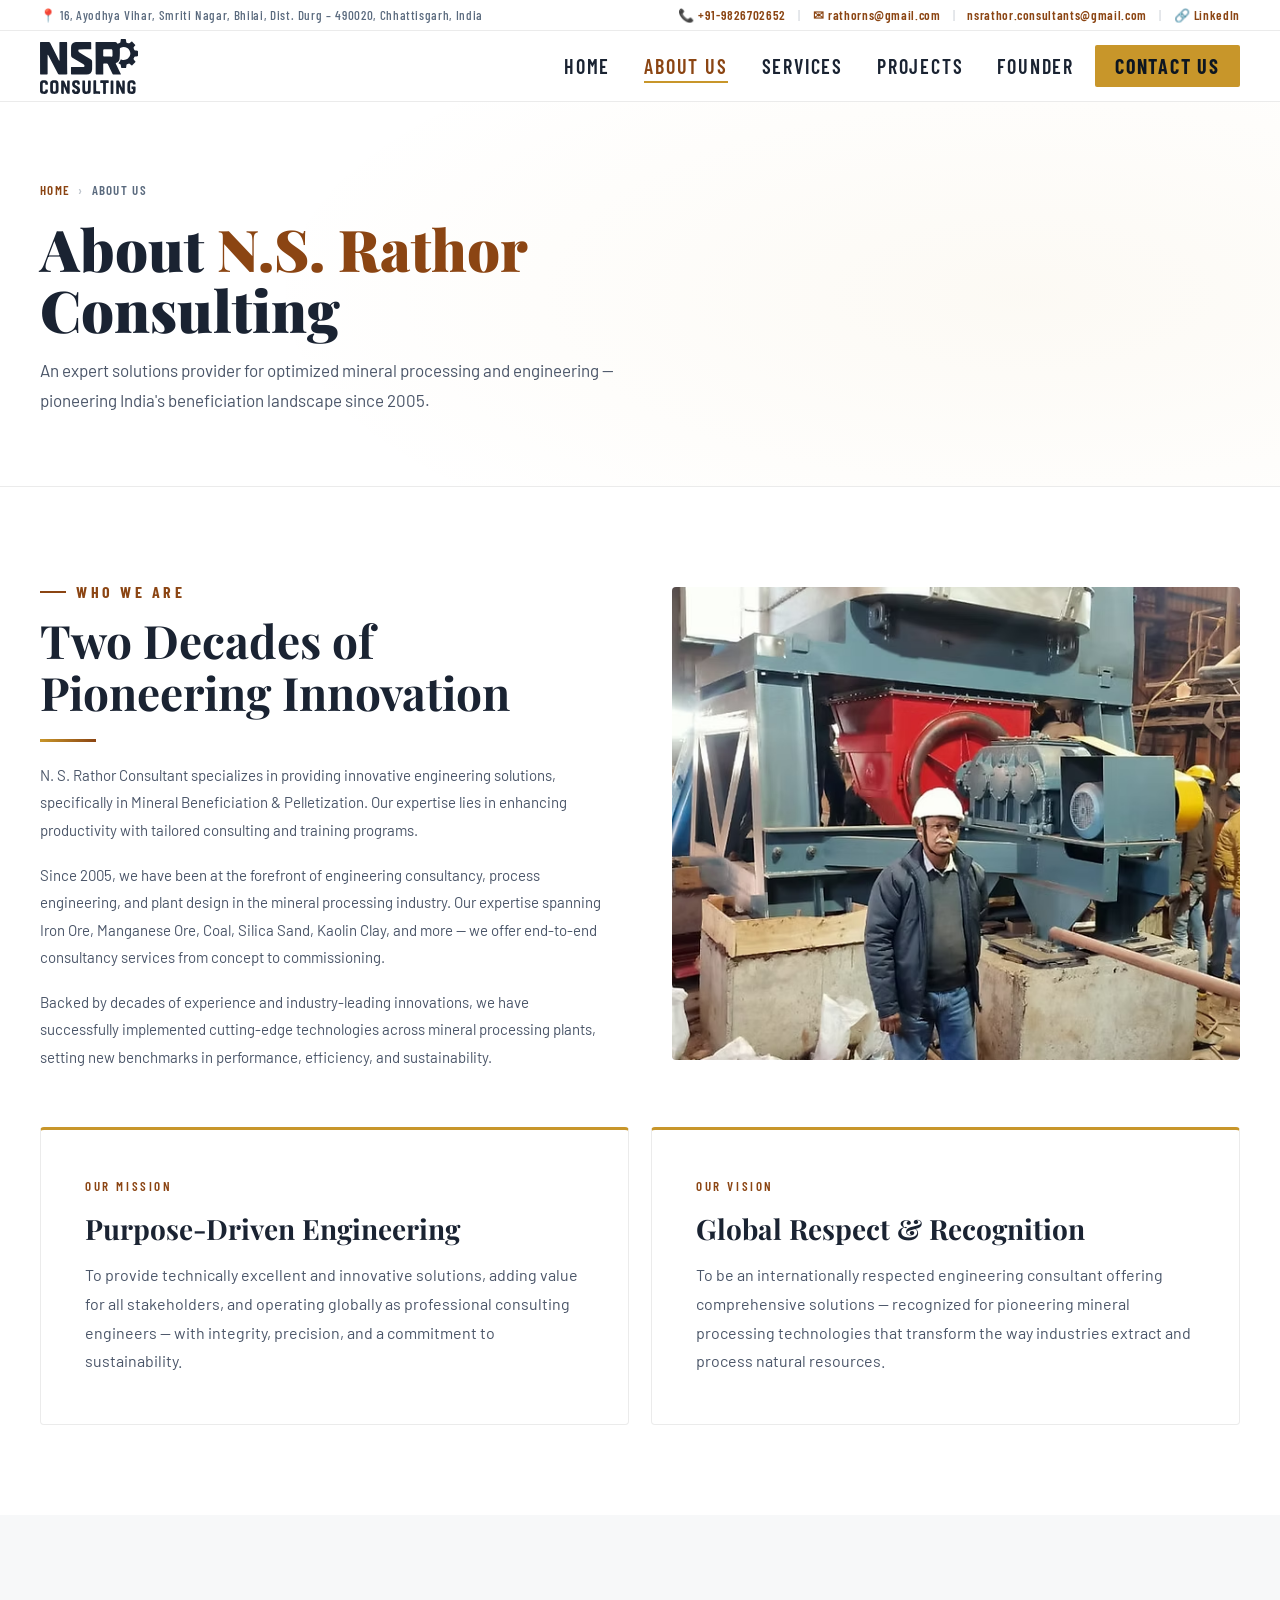
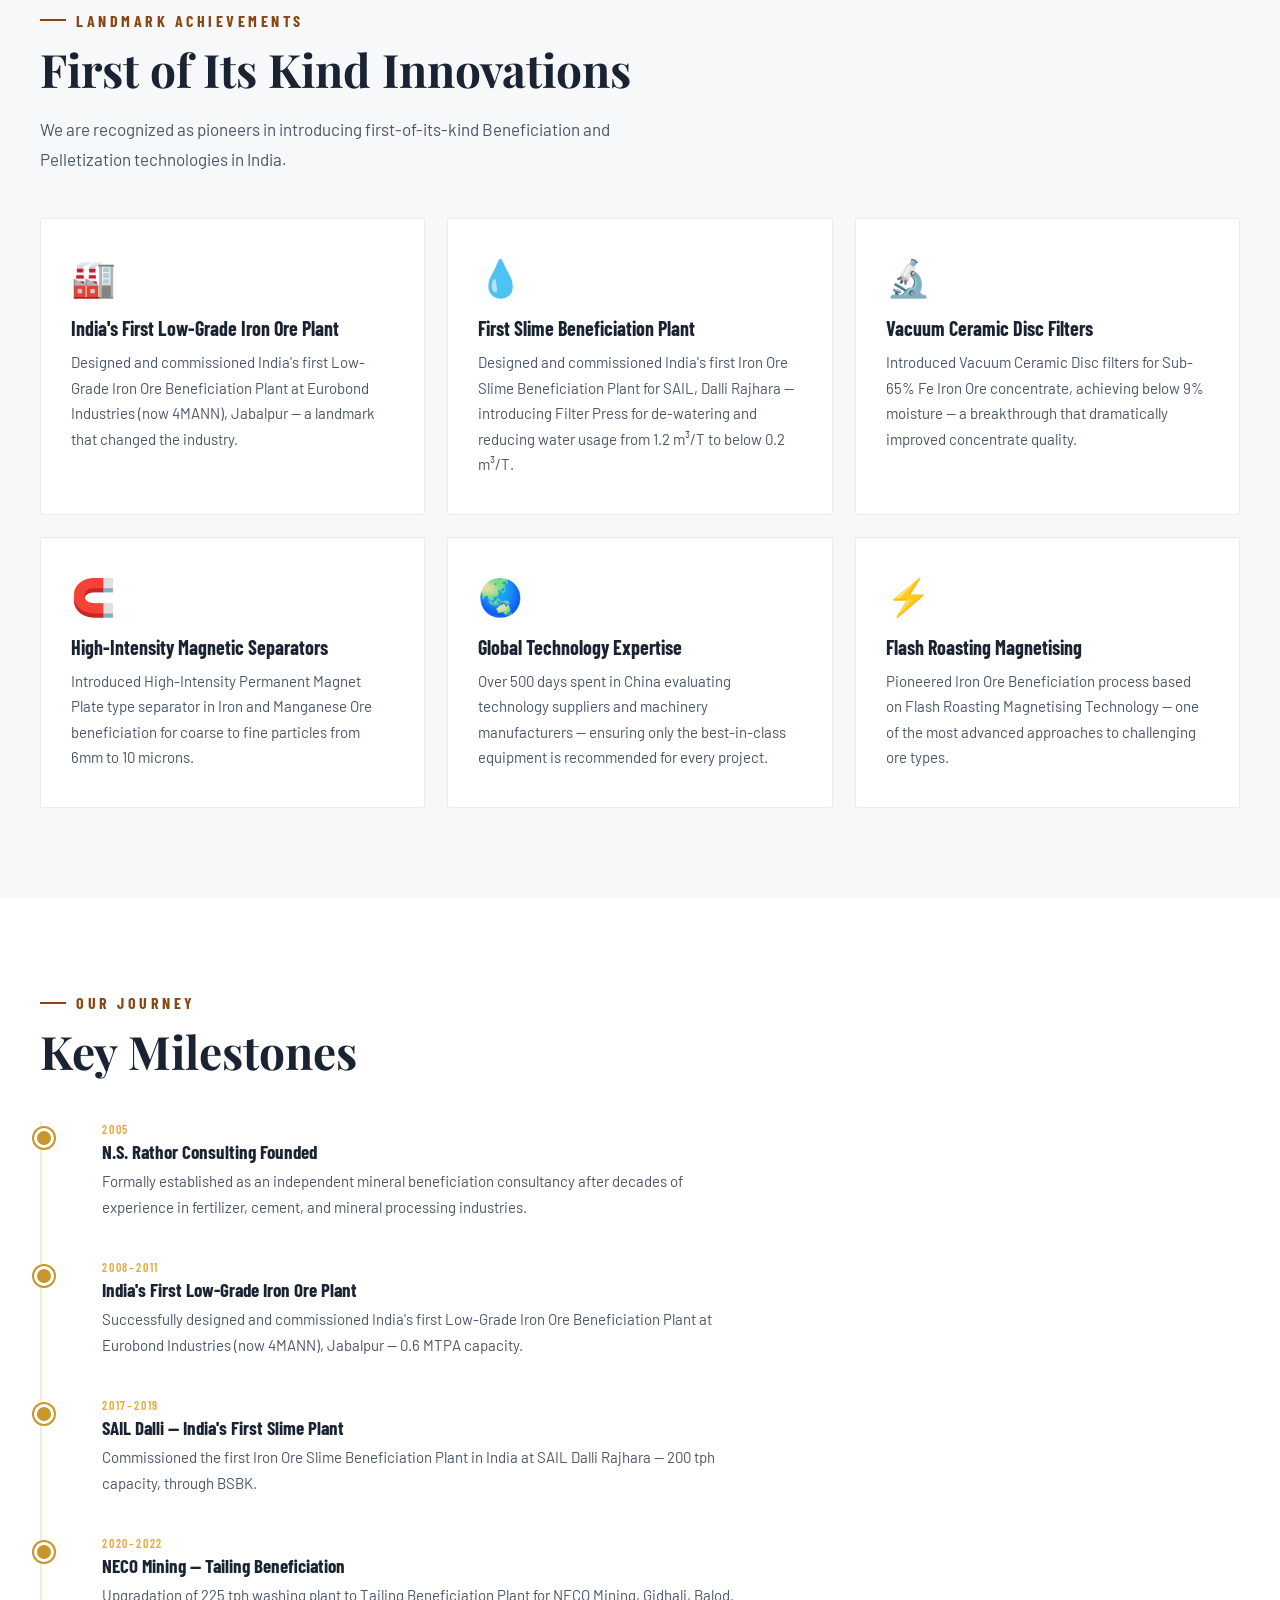
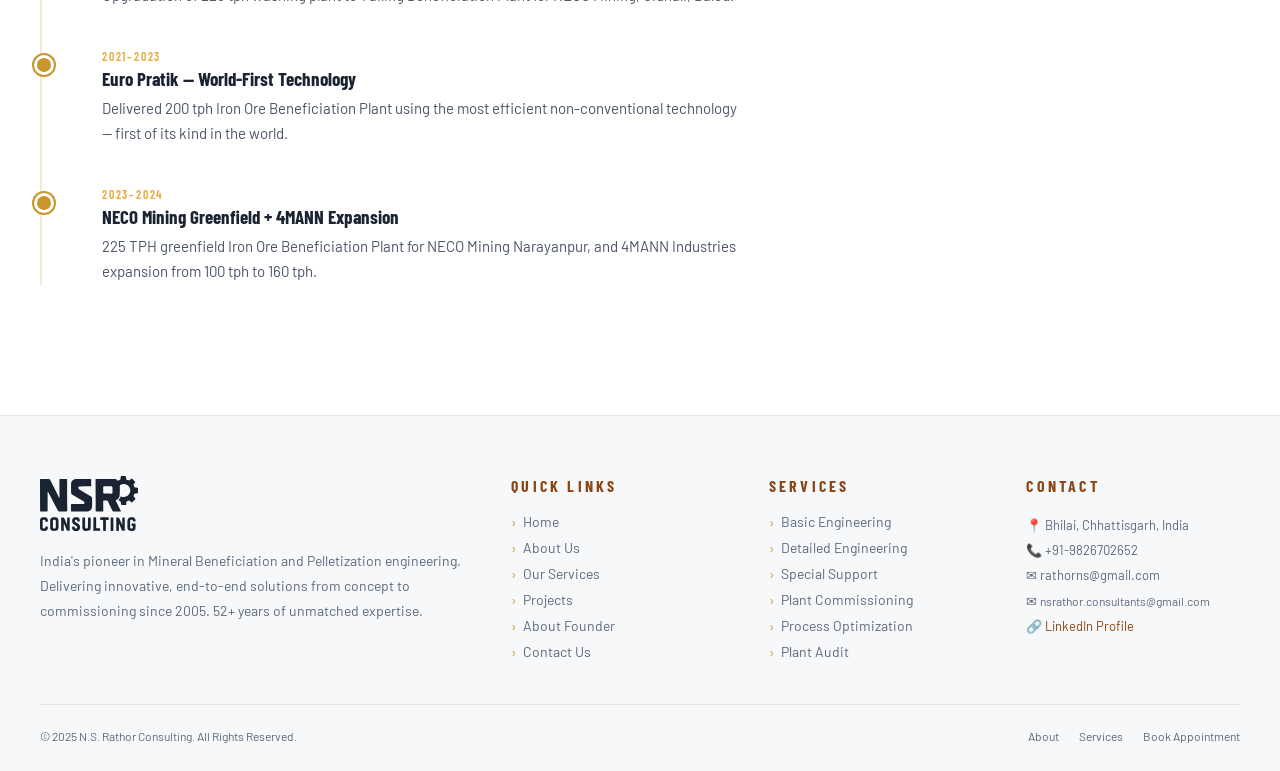
==== commit 99637ea6: "White theme redesign, font improvements, and homepage refinements - Convert entire site from dark to" ====
--- a/about.html
+++ b/about.html
@@ -3,7 +3,24 @@
 <head>
 <meta charset="UTF-8">
 <meta name="viewport" content="width=device-width, initial-scale=1.0">
-<title>About Us | N.S. Rathor Consulting</title>
+<title>About Us — Mineral Beneficiation Consultancy | N.S. Rathor Consulting, Bhilai</title>
+<meta name="description" content="Learn about N.S. Rathor Consulting — India's pioneer in Mineral Beneficiation & Pelletization since 2005. First low-grade Iron Ore plant, first Slime Beneficiation plant. Based in Bhilai, Chhattisgarh. 52+ years of engineering excellence.">
+<meta name="keywords" content="about NS Rathor Consulting, mineral beneficiation company India, iron ore beneficiation Bhilai, pelletization consultant Chhattisgarh, first slime beneficiation plant India, mineral processing pioneer">
+<meta name="author" content="N.S. Rathor Consulting">
+<meta name="robots" content="index, follow">
+<link rel="canonical" href="https://www.rathorns.com/about.html">
+<meta name="geo.region" content="IN-CT">
+<meta name="geo.placename" content="Bhilai, Chhattisgarh">
+<meta property="og:type" content="website">
+<meta property="og:title" content="About N.S. Rathor Consulting — India's Mineral Beneficiation Pioneer">
+<meta property="og:description" content="Since 2005, delivering innovative engineering solutions in Mineral Beneficiation & Pelletization. First-of-its-kind technologies across Iron Ore, Manganese, Silica Sand & Kaolin Clay.">
+<meta property="og:url" content="https://www.rathorns.com/about.html">
+<meta property="og:image" content="https://www.rathorns.com/images/about-us.avif">
+<meta property="og:site_name" content="N.S. Rathor Consulting">
+<meta name="twitter:card" content="summary_large_image">
+<meta name="twitter:title" content="About N.S. Rathor Consulting — Mineral Beneficiation Pioneer">
+<meta name="twitter:description" content="India's pioneer in Mineral Beneficiation since 2005. 52+ years expertise. Bhilai, Chhattisgarh.">
+<link rel="icon" type="image/svg+xml" href="images/logo.svg">
 <link rel="preconnect" href="https://fonts.googleapis.com">
 <link href="https://fonts.googleapis.com/css2?family=Playfair+Display:ital,wght@0,400;0,700;0,900;1,400&family=Barlow:wght@300;400;500;600&family=Barlow+Condensed:wght@400;600;700;800&display=swap" rel="stylesheet">
 <link rel="stylesheet" href="css/styles.css">
@@ -46,6 +63,8 @@
   </div>
 </nav>
 
+<main>
+
 <!-- PAGE HERO -->
 <div class="page-hero">
   <div class="page-hero-inner">
@@ -58,7 +77,7 @@
 <!-- WHO WE ARE -->
 <section style="background:var(--white);">
   <div class="container">
-    <div style="display:grid;grid-template-columns:1fr 1fr;gap:64px;align-items:center;" class="why-grid">
+    <div class="why-grid about-grid">
       <div>
         <div class="section-eyebrow reveal">Who We Are</div>
         <h2 class="sec-title reveal reveal-d1">Two Decades of<br>Pioneering Innovation</h2>
@@ -149,6 +168,8 @@
   </div>
 </section>
 
+</main>
+
 <!-- FOOTER -->
 <footer id="mainFooter">
   <div class="container">
@@ -183,12 +204,12 @@
       </div>
       <div>
         <div class="footer-h">Contact</div>
-        <div style="font-size:13px;color:var(--smoke);line-height:1.95;">
+        <div style="font-size:13px;color:#5a6a7e;line-height:1.95;">
           📍 Bhilai, Chhattisgarh, India<br>
-          📞 <a href="tel:+919826702652" style="color:var(--smoke);text-decoration:none;">+91-9826702652</a><br>
-          ✉ <a href="mailto:rathorns@gmail.com" style="color:var(--smoke);text-decoration:none;">rathorns@gmail.com</a><br>
-          ✉ <a href="mailto:nsrathor.consultants@gmail.com" style="color:var(--smoke);text-decoration:none;font-size:12px;">nsrathor.consultants@gmail.com</a><br>
-          🔗 <a href="https://www.linkedin.com/in/nsrathor/" target="_blank" style="color:var(--amber);text-decoration:none;">LinkedIn Profile</a>
+          📞 <a href="tel:+919826702652" style="color:#5a6a7e;text-decoration:none;">+91-9826702652</a><br>
+          ✉ <a href="mailto:rathorns@gmail.com" style="color:#5a6a7e;text-decoration:none;">rathorns@gmail.com</a><br>
+          ✉ <a href="mailto:nsrathor.consultants@gmail.com" style="color:#5a6a7e;text-decoration:none;font-size:12px;">nsrathor.consultants@gmail.com</a><br>
+          🔗 <a href="https://www.linkedin.com/in/nsrathor/" target="_blank" style="color:var(--ore);text-decoration:none;">LinkedIn Profile</a>
         </div>
       </div>
     </div>
--- a/css/styles.css
+++ b/css/styles.css
@@ -7,39 +7,39 @@
   --iron: #2d3f52;
   --gold: #c8962a;
   --amber: #e8a835;
-  --dust: #f5f0e8;
-  --ash: #e8e2d8;
+  --dust: #f7f8f9;
+  --ash: #f0f2f4;
   --smoke: #94a3b8;
-  --white: #fdfcfa;
+  --white: #ffffff;
   --dark: #0d1621;
   --accent: #d4800a;
-  --light-border: rgba(0,0,0,0.07);
+  --light-border: rgba(0,0,0,0.08);
 }
 
 * { margin: 0; padding: 0; box-sizing: border-box; }
 html { scroll-behavior: smooth; }
-body { font-family: 'Barlow', sans-serif; background: var(--white); color: var(--steel); overflow-x: hidden; }
+body { font-family: 'Barlow', sans-serif; font-weight: 400; font-size: 16px; background: var(--white); color: var(--steel); overflow-x: hidden; }
 
 ::-webkit-scrollbar { width: 5px; }
-::-webkit-scrollbar-track { background: var(--dark); }
+::-webkit-scrollbar-track { background: var(--ash); }
 ::-webkit-scrollbar-thumb { background: var(--gold); border-radius: 3px; }
 
 /* ══════════════════════════════════════
    TOP BAR
 ══════════════════════════════════════ */
-.topbar { background: var(--dark); color: var(--smoke); font-family: 'Barlow Condensed', sans-serif; font-size: 12px; letter-spacing: 0.05em; padding: 7px 0; border-bottom: 1px solid rgba(200,150,42,0.1); }
+.topbar { background: var(--white); color: #5a6a7e; font-family: 'Barlow Condensed', sans-serif; font-size: 13px; font-weight: 500; letter-spacing: 0.05em; padding: 7px 0; border-bottom: 1px solid var(--light-border); }
 .topbar-inner { max-width: 1300px; margin: 0 auto; padding: 0 40px; display: flex; justify-content: space-between; align-items: center; gap: 12px; flex-wrap: wrap; }
-.topbar a { color: var(--amber); text-decoration: none; }
-.topbar a:hover { color: white; }
+.topbar a { color: var(--ore); text-decoration: none; font-weight: 600; }
+.topbar a:hover { color: var(--gold); }
 .topbar-sep { opacity: 0.25; margin: 0 10px; }
 
 /* ══════════════════════════════════════
    NAVIGATION
 ══════════════════════════════════════ */
-nav { position: sticky; top: 0; z-index: 200; background: rgba(13,22,33,0.98); backdrop-filter: blur(16px); border-bottom: 1px solid rgba(200,150,42,0.15); transition: box-shadow 0.3s; }
+nav { position: sticky; top: 0; z-index: 200; background: rgba(255,255,255,0.98); backdrop-filter: blur(16px); border-bottom: 1px solid var(--light-border); transition: box-shadow 0.3s; box-shadow: 0 1px 8px rgba(0,0,0,0.04); }
 .nav-inner { max-width: 1300px; margin: 0 auto; padding: 0 40px; display: flex; justify-content: space-between; align-items: center; height: 70px; }
 .logo { display: inline-flex; align-items: center; text-decoration: none; cursor: pointer; }
-.logo-svg { height: 38px; width: auto; display: block; }
+.logo-svg { height: 55px; width: auto; display: block; }
 
 /* Old hex logo (commented out — replaced by SVG logo)
 .logo-hex { width: 44px; height: 44px; background: linear-gradient(135deg, var(--gold), var(--ore)); clip-path: polygon(50% 0%, 100% 25%, 100% 75%, 50% 100%, 0% 75%, 0% 25%); display: flex; align-items: center; justify-content: center; flex-shrink: 0; }
@@ -48,42 +48,45 @@
 .logo-name { font-family: 'Barlow Condensed', sans-serif; font-weight: 800; font-size: 19px; color: var(--white); letter-spacing: 0.04em; }
 .logo-sub { font-size: 9px; color: var(--amber); letter-spacing: 0.18em; text-transform: uppercase; }
 */
-.nav-links { display: flex; align-items: center; gap: 2px; list-style: none; }
-.nav-links a { font-family: 'Barlow Condensed', sans-serif; font-size: 13px; letter-spacing: 0.09em; text-transform: uppercase; color: var(--ash); text-decoration: none; padding: 8px 13px; border-radius: 3px; transition: all 0.2s; position: relative; }
-.nav-links a::after { content: ''; position: absolute; bottom: 3px; left: 13px; width: 0; height: 1px; background: var(--amber); transition: width 0.3s; }
+.nav-links { display: flex; align-items: center; gap: 8px; list-style: none; }
+.nav-links a { font-family: 'Barlow Condensed', sans-serif; font-size: 20px; font-weight: 600; letter-spacing: 0.09em; text-transform: uppercase; color: var(--steel); text-decoration: none; padding: 8px 13px; border-radius: 3px; transition: all 0.2s; position: relative; }
+.nav-links a::after { content: ''; position: absolute; bottom: 3px; left: 13px; width: 0; height: 2px; background: var(--gold); transition: width 0.3s; }
 .nav-links a:hover,
-.nav-links a.active-nav { color: var(--amber); }
+.nav-links a.active-nav { color: var(--ore); }
 .nav-links a:hover::after,
 .nav-links a.active-nav::after { width: calc(100% - 26px); }
 .nav-cta { background: var(--gold) !important; color: var(--dark) !important; font-weight: 700 !important; padding: 9px 20px !important; border-radius: 2px !important; }
 .nav-cta::after { display: none !important; }
 .nav-cta:hover { background: var(--amber) !important; box-shadow: 0 4px 18px rgba(200,150,42,0.45) !important; }
-.hamburger { display: none; flex-direction: column; gap: 5px; cursor: pointer; padding: 4px; }
-.hamburger span { width: 24px; height: 2px; background: var(--ash); border-radius: 2px; transition: all 0.3s; }
+.hamburger { display: none; flex-direction: column; gap: 5px; cursor: pointer; padding: 4px; z-index: 310; }
+.hamburger span { width: 24px; height: 2px; background: var(--steel); border-radius: 2px; transition: all 0.3s; }
+.hamburger.active span:nth-child(1) { transform: translateY(7px) rotate(45deg); background: var(--ore); }
+.hamburger.active span:nth-child(2) { opacity: 0; }
+.hamburger.active span:nth-child(3) { transform: translateY(-7px) rotate(-45deg); background: var(--ore); }
 
 /* ══════════════════════════════════════
    COMMON ELEMENTS
 ══════════════════════════════════════ */
 section { padding: 90px 0; }
 .container { max-width: 1300px; margin: 0 auto; padding: 0 40px; }
-.section-eyebrow { display: inline-flex; align-items: center; gap: 10px; font-family: 'Barlow Condensed', sans-serif; font-size: 11px; letter-spacing: 0.22em; text-transform: uppercase; color: var(--ore); margin-bottom: 14px; }
+.section-eyebrow { display: inline-flex; align-items: center; gap: 10px; font-family: 'Barlow Condensed', sans-serif; font-size: 16px; letter-spacing: 0.22em; text-transform: uppercase; color: var(--ore); margin-bottom: 14px; font-weight: bold; }
 .section-eyebrow::before { content: ''; display: block; width: 26px; height: 2px; background: var(--ore); }
-.section-eyebrow.light { color: var(--amber); }
-.section-eyebrow.light::before { background: var(--amber); }
+.section-eyebrow.light { color: var(--ore); }
+.section-eyebrow.light::before { background: var(--gold); }
 h2.sec-title { font-family: 'Playfair Display', serif; font-size: clamp(30px, 3.8vw, 46px); font-weight: 700; color: var(--steel); line-height: 1.13; margin-bottom: 18px; }
-h2.sec-title.light { color: var(--white); }
-.sec-desc { font-size: 16px; line-height: 1.78; color: #5a6a7e; max-width: 600px; }
-.sec-desc.light { color: var(--smoke); }
+h2.sec-title.light { color: var(--steel); }
+.sec-desc { font-size: 17px; line-height: 1.78; color: #4a5568; max-width: 640px; font-weight: 400; }
+.sec-desc.light { color: #4a5568; }
 .divider { width: 56px; height: 3px; background: linear-gradient(90deg, var(--gold), var(--ore)); margin: 20px 0; }
 
 /* ══════════════════════════════════════
    BUTTONS
 ══════════════════════════════════════ */
-.btn { display: inline-flex; align-items: center; gap: 9px; font-family: 'Barlow Condensed', sans-serif; font-weight: 700; font-size: 13px; letter-spacing: 0.1em; text-transform: uppercase; padding: 13px 28px; text-decoration: none; border-radius: 2px; border: none; cursor: pointer; transition: all 0.3s; }
+.btn { display: inline-flex; align-items: center; gap: 9px; font-family: 'Barlow Condensed', sans-serif; font-weight: 700; font-size: 14px; letter-spacing: 0.1em; text-transform: uppercase; padding: 14px 30px; text-decoration: none; border-radius: 2px; border: none; cursor: pointer; transition: all 0.3s; }
 .btn-gold { background: var(--gold); color: var(--dark); }
 .btn-gold:hover { background: var(--amber); transform: translateY(-2px); box-shadow: 0 8px 28px rgba(200,150,42,0.4); }
-.btn-outline { background: transparent; color: var(--ash); border: 1px solid rgba(200,200,200,0.22); }
-.btn-outline:hover { border-color: var(--amber); color: var(--amber); transform: translateY(-2px); }
+.btn-outline { background: transparent; color: var(--steel); border: 1px solid rgba(0,0,0,0.18); }
+.btn-outline:hover { border-color: var(--ore); color: var(--ore); transform: translateY(-2px); }
 .btn-steel { background: var(--steel); color: white; }
 .btn-steel:hover { background: var(--iron); transform: translateY(-2px); }
 .btn-sm { padding: 9px 18px; font-size: 12px; }
@@ -101,30 +104,30 @@
 /* ══════════════════════════════════════
    HOME: HERO
 ══════════════════════════════════════ */
-.hero { position: relative; min-height: 100vh; display: flex; align-items: center; background: var(--dark); overflow: hidden; }
-.hero-bg { position: absolute; inset: 0; background: radial-gradient(ellipse 75% 65% at 65% 50%, rgba(139,69,19,0.17) 0%, transparent 68%), radial-gradient(ellipse 50% 75% at 8% 85%, rgba(45,63,82,0.6) 0%, transparent 60%), linear-gradient(160deg, #0d1621 0%, #1a2332 55%, #0d1621 100%); }
-.hero-grid-bg { position: absolute; inset: 0; background-image: linear-gradient(rgba(200,150,42,0.035) 1px, transparent 1px), linear-gradient(90deg, rgba(200,150,42,0.035) 1px, transparent 1px); background-size: 64px 64px; mask-image: radial-gradient(ellipse 85% 85% at 50% 50%, black 25%, transparent 100%); }
-.hero-blob { position: absolute; right: -60px; top: 50%; transform: translateY(-50%); width: 620px; height: 620px; border-radius: 40% 60% 55% 45% / 50% 45% 55% 50%; background: linear-gradient(135deg, rgba(139,69,19,0.14) 0%, rgba(200,150,42,0.07) 100%); border: 1px solid rgba(200,150,42,0.09); animation: blobMorph 14s ease-in-out infinite; }
+.hero { position: relative; min-height: 100vh; display: flex; align-items: center; background: var(--white); overflow: hidden; }
+.hero-bg { position: absolute; inset: 0; background: radial-gradient(ellipse 75% 65% at 65% 50%, rgba(200,150,42,0.06) 0%, transparent 68%), radial-gradient(ellipse 50% 75% at 8% 85%, rgba(200,150,42,0.04) 0%, transparent 60%), linear-gradient(160deg, #ffffff 0%, #f9f8f6 55%, #ffffff 100%); }
+.hero-grid-bg { position: absolute; inset: 0; background-image: linear-gradient(rgba(0,0,0,0.07) 1px, transparent 1px), linear-gradient(90deg, rgba(0,0,0,0.07) 1px, transparent 1px); background-size: 64px 64px; mask-image: radial-gradient(ellipse 85% 85% at 50% 50%, black 25%, transparent 100%); }
+.hero-blob { position: absolute; right: -60px; top: 50%; transform: translateY(-50%); width: 620px; height: 620px; border-radius: 40% 60% 55% 45% / 50% 45% 55% 50%; background: linear-gradient(135deg, rgba(200,150,42,0.12) 0%, rgba(139,69,19,0.06) 100%); border: 1px solid rgba(200,150,42,0.12); animation: blobMorph 14s ease-in-out infinite; }
 @keyframes blobMorph {
   0%, 100% { border-radius: 40% 60% 55% 45% / 50% 45% 55% 50%; }
   33% { border-radius: 60% 40% 45% 55% / 45% 55% 50% 50%; }
   66% { border-radius: 45% 55% 60% 40% / 55% 45% 45% 55%; }
 }
 .hero-inner { position: relative; max-width: 1300px; margin: 0 auto; padding: 0 40px; display: grid; grid-template-columns: 1.1fr 0.9fr; gap: 72px; align-items: center; }
-.hero-eyebrow { display: inline-flex; align-items: center; gap: 10px; font-family: 'Barlow Condensed', sans-serif; font-size: 11px; letter-spacing: 0.22em; text-transform: uppercase; color: var(--amber); margin-bottom: 22px; opacity: 0; animation: slideUp 0.7s ease forwards 0.3s; }
-.hero-eyebrow::before { content: ''; display: block; width: 30px; height: 1px; background: var(--amber); }
-.hero h1 { font-family: 'Playfair Display', serif; font-size: clamp(40px, 5vw, 66px); font-weight: 900; line-height: 1.04; color: var(--white); margin-bottom: 22px; opacity: 0; animation: slideUp 0.7s ease forwards 0.5s; }
-.hero h1 em { font-style: normal; color: var(--amber); }
-.hero-p { font-size: 16px; line-height: 1.75; color: var(--smoke); max-width: 510px; margin-bottom: 36px; opacity: 0; animation: slideUp 0.7s ease forwards 0.7s; }
+.hero-eyebrow { display: inline-flex; align-items: center; gap: 10px; font-family: 'Barlow Condensed', sans-serif; font-size: 16px; font-weight: bold; letter-spacing: 0.22em; text-transform: uppercase; color: var(--ore); margin-bottom: 22px; opacity: 0; animation: slideUp 0.7s ease forwards 0.3s; }
+.hero-eyebrow::before { content: ''; display: block; width: 30px; height: 2px; background: var(--gold); }
+.hero h1 { font-family: 'Playfair Display', serif; font-size: clamp(40px, 5vw, 66px); font-weight: 900; line-height: 1.04; color: var(--steel); margin-bottom: 22px; opacity: 0; animation: slideUp 0.7s ease forwards 0.5s; }
+.hero h1 em { font-style: normal; color: var(--ore); }
+.hero-p { font-size: 17px; line-height: 1.75; color: #4a5568; max-width: 520px; margin-bottom: 36px; opacity: 0; animation: slideUp 0.7s ease forwards 0.7s; font-weight: 400; }
 .hero-btns { display: flex; gap: 14px; flex-wrap: wrap; opacity: 0; animation: slideUp 0.7s ease forwards 0.9s; }
 .hero-visual { opacity: 0; animation: fadeIn 1.1s ease forwards 0.6s; }
-.hero-stats-grid { display: grid; grid-template-columns: 1fr 1fr; gap: 2px; background: rgba(200,150,42,0.14); border: 1px solid rgba(200,150,42,0.18); border-radius: 4px; overflow: hidden; position: relative; }
-.stat-box { background: rgba(13,22,33,0.92); padding: 30px 26px; position: relative; overflow: hidden; }
+.hero-stats-grid { display: grid; grid-template-columns: 1fr 1fr; gap: 1px; background: var(--light-border); border: 1px solid var(--light-border); border-radius: 6px; overflow: hidden; position: relative; box-shadow: 0 4px 24px rgba(0,0,0,0.06); }
+.stat-box { background: var(--white); padding: 30px 26px; position: relative; overflow: hidden; }
 .stat-box::before { content: ''; position: absolute; top: 0; left: 0; right: 0; height: 2px; background: linear-gradient(90deg, var(--gold), transparent); opacity: 0; transition: opacity 0.3s; }
 .stat-box:hover::before { opacity: 1; }
-.stat-num { font-family: 'Playfair Display', serif; font-size: 48px; font-weight: 900; color: var(--amber); line-height: 1; margin-bottom: 5px; }
+.stat-num { font-family: 'Playfair Display', serif; font-size: 48px; font-weight: 900; color: var(--ore); line-height: 1; margin-bottom: 5px; }
 .stat-num sup { font-size: 20px; vertical-align: super; }
-.stat-lbl { font-family: 'Barlow Condensed', sans-serif; font-size: 11px; letter-spacing: 0.12em; text-transform: uppercase; color: var(--smoke); }
+.stat-lbl { font-family: 'Barlow Condensed', sans-serif; font-size: 12px; font-weight: 600; letter-spacing: 0.12em; text-transform: uppercase; color: #5a6a7e; }
 .hero-badge { position: absolute; bottom: -18px; right: -18px; background: var(--ore); color: white; width: 100px; height: 100px; border-radius: 50%; display: flex; flex-direction: column; align-items: center; justify-content: center; text-align: center; border: 3px solid rgba(200,150,42,0.35); animation: spin 22s linear infinite; }
 .hero-badge-year { font-family: 'Playfair Display', serif; font-size: 20px; font-weight: 900; color: var(--amber); line-height: 1; }
 .hero-badge-lbl { font-family: 'Barlow Condensed', sans-serif; font-size: 8px; letter-spacing: 0.1em; text-transform: uppercase; }
@@ -137,24 +140,24 @@
 ══════════════════════════════════════ */
 .marquee-bar { background: var(--gold); overflow: hidden; padding: 13px 0; }
 .marquee-track { display: flex; animation: marqueeRoll 35s linear infinite; white-space: nowrap; }
-.marquee-item { display: inline-flex; align-items: center; gap: 18px; padding: 0 28px; font-family: 'Barlow Condensed', sans-serif; font-size: 12px; font-weight: 700; letter-spacing: 0.14em; text-transform: uppercase; color: var(--dark); }
+.marquee-item { display: inline-flex; align-items: center; gap: 18px; padding: 0 28px; font-family: 'Barlow Condensed', sans-serif; font-size: 13px; font-weight: 700; letter-spacing: 0.14em; text-transform: uppercase; color: var(--dark); }
 .m-dot { width: 4px; height: 4px; background: var(--dark); border-radius: 50%; opacity: 0.45; }
 @keyframes marqueeRoll { to { transform: translateX(-50%); } }
 
 /* ══════════════════════════════════════
    HOME: PHOTO SLIDER
 ══════════════════════════════════════ */
-.slider-sec { background: var(--dark); padding: 0; position: relative; overflow: hidden; }
-.slider-wrapper { position: relative; width: 100%; max-height: 600px; overflow: hidden; }
+.slider-sec { background: var(--white); padding: 0; position: relative; overflow: hidden; }
+.slider-wrapper { position: relative; width: 100%; overflow: hidden; }
 .slider-track { display: flex; transition: transform 0.7s cubic-bezier(0.4, 0, 0.2, 1); will-change: transform; }
 .slider-slide { min-width: 100%; position: relative; }
-.slider-slide img { width: 100%; height: 600px; object-fit: cover; display: block; }
+.slider-slide img { width: 100%; height: clamp(450px, 50vw, 780px); object-fit: cover; object-position: center 30%; display: block; }
 .slider-overlay { position: absolute; inset: 0; background: linear-gradient(0deg, rgba(13,22,33,0.82) 0%, rgba(13,22,33,0.15) 40%, transparent 60%); pointer-events: none; }
 .slider-caption { position: absolute; bottom: 0; left: 0; right: 0; padding: 44px 60px; z-index: 2; }
-.slider-caption-eyebrow { display: inline-flex; align-items: center; gap: 10px; font-family: 'Barlow Condensed', sans-serif; font-size: 11px; letter-spacing: 0.22em; text-transform: uppercase; color: var(--amber); margin-bottom: 10px; }
+.slider-caption-eyebrow { display: inline-flex; align-items: center; gap: 10px; font-family: 'Barlow Condensed', sans-serif; font-size: 13px; font-weight: 600; letter-spacing: 0.22em; text-transform: uppercase; color: var(--amber); margin-bottom: 10px; }
 .slider-caption-eyebrow::before { content: ''; display: block; width: 26px; height: 2px; background: var(--amber); }
 .slider-caption h3 { font-family: 'Playfair Display', serif; font-size: clamp(22px, 3vw, 36px); font-weight: 700; color: var(--white); line-height: 1.15; margin-bottom: 8px; }
-.slider-caption p { font-size: 14px; color: var(--smoke); max-width: 520px; line-height: 1.6; }
+.slider-caption p { font-size: 15px; color: var(--smoke); max-width: 540px; line-height: 1.65; }
 
 .slider-arrow { position: absolute; top: 50%; transform: translateY(-50%); z-index: 10; width: 48px; height: 48px; border-radius: 50%; background: rgba(13,22,33,0.6); backdrop-filter: blur(8px); border: 1px solid rgba(200,150,42,0.25); color: var(--white); font-size: 20px; display: flex; align-items: center; justify-content: center; cursor: pointer; transition: all 0.3s; }
 .slider-arrow:hover { background: var(--gold); border-color: var(--gold); color: var(--dark); transform: translateY(-50%) scale(1.08); }
@@ -171,11 +174,12 @@
 /* ══════════════════════════════════════
    HOME: WHY SECTION
 ══════════════════════════════════════ */
-.why-sec { background: var(--dust); }
+.why-sec { background: var(--white); }
 .why-grid { display: grid; grid-template-columns: 1fr 1.1fr; gap: 72px; align-items: center; }
+.about-grid { grid-template-columns: 1fr 1fr; gap: 64px; }
 .why-img-wrap { position: relative; }
-.why-frame { background: var(--steel); border-radius: 4px; aspect-ratio: 4/5; overflow: hidden; position: relative; }
-.img-placeholder { width: 100%; height: 100%; background: linear-gradient(145deg, #1a2332, #2d3f52, #1a2332); display: flex; flex-direction: column; align-items: center; justify-content: center; gap: 14px; color: var(--smoke); }
+.why-frame { background: var(--ash); border-radius: 4px; aspect-ratio: 4/5; overflow: hidden; position: relative; }
+.img-placeholder { width: 100%; height: 100%; background: linear-gradient(145deg, var(--ash), #e2e6ea, var(--ash)); display: flex; flex-direction: column; align-items: center; justify-content: center; gap: 14px; color: #94a3b8; }
 .img-placeholder-icon { font-size: 56px; opacity: 0.22; }
 .img-placeholder p { font-family: 'Barlow Condensed', sans-serif; letter-spacing: 0.1em; font-size: 11px; text-transform: uppercase; opacity: 0.35; }
 .frame-img { width: 100%; height: 100%; object-fit: cover; display: block; transition: transform 0.6s ease; }
@@ -189,104 +193,104 @@
 .ach-item { display: flex; gap: 14px; align-items: flex-start; padding: 18px 20px; background: white; border-left: 3px solid var(--gold); border-radius: 0 3px 3px 0; transition: all 0.3s; cursor: default; }
 .ach-item:hover { transform: translateX(4px); box-shadow: 0 3px 18px rgba(0,0,0,0.07); }
 .ach-icon { width: 34px; height: 34px; background: rgba(200,150,42,0.15); border-radius: 50%; display: flex; align-items: center; justify-content: center; font-size: 15px; flex-shrink: 0; border: 1px solid rgba(200,150,42,0.3); }
-.ach-text { font-size: 13px; line-height: 1.6; color: #4a5568; }
-.ach-text strong { display: block; font-size: 14px; color: var(--steel); margin-bottom: 1px; }
+.ach-text { font-size: 15px; line-height: 1.65; color: #4a5568; }
+.ach-text strong, .ach-title { display: block; font-size: 18px; font-weight: 600; color: var(--steel); margin-bottom: 2px; }
 
 /* ══════════════════════════════════════
    HOME: SERVICES OVERVIEW
 ══════════════════════════════════════ */
-.srv-sec { background: var(--dark); }
-.srv-grid { margin-top: 56px; display: grid; grid-template-columns: repeat(3, 1fr); gap: 2px; background: rgba(200,150,42,0.08); }
-.srv-card { background: var(--iron); padding: 44px 32px; position: relative; overflow: hidden; transition: all 0.4s; cursor: default; }
+.srv-sec { background: var(--dust); }
+.srv-grid { margin-top: 56px; display: grid; grid-template-columns: repeat(3, 1fr); gap: 22px; }
+.srv-card { background: var(--white); padding: 44px 32px; position: relative; overflow: hidden; transition: all 0.4s; cursor: default; border-radius: 4px; border: 1px solid var(--light-border); }
 .srv-card::before { content: ''; position: absolute; top: 0; left: 0; right: 0; height: 3px; background: linear-gradient(90deg, var(--gold), var(--ore)); transform: scaleX(0); transform-origin: left; transition: transform 0.4s; }
 .srv-card:hover::before { transform: scaleX(1); }
-.srv-card:hover { background: #28394c; transform: translateY(-4px); }
-.srv-num { font-family: 'Playfair Display', serif; font-size: 68px; font-weight: 900; color: rgba(200,150,42,0.07); position: absolute; top: 18px; right: 22px; line-height: 1; pointer-events: none; }
+.srv-card:hover { transform: translateY(-4px); box-shadow: 0 8px 30px rgba(0,0,0,0.08); }
+.srv-num { font-family: 'Playfair Display', serif; font-size: 68px; font-weight: 900; color: rgba(200,150,42,0.22); position: absolute; top: 18px; right: 22px; line-height: 1; pointer-events: none; }
 .srv-icon { width: 50px; height: 50px; background: rgba(200,150,42,0.12); border: 1px solid rgba(200,150,42,0.25); border-radius: 3px; display: flex; align-items: center; justify-content: center; font-size: 22px; margin-bottom: 22px; transition: all 0.3s; }
 .srv-card:hover .srv-icon { background: var(--gold); border-color: var(--gold); }
-.srv-title { font-family: 'Barlow Condensed', sans-serif; font-size: 21px; font-weight: 700; letter-spacing: 0.03em; color: var(--white); margin-bottom: 14px; }
+.srv-title { font-family: 'Barlow Condensed', sans-serif; font-size: 23px; font-weight: 700; letter-spacing: 0.03em; color: var(--steel); margin-bottom: 14px; }
 .srv-list { list-style: none; display: flex; flex-direction: column; gap: 7px; }
-.srv-list li { font-size: 13px; color: var(--smoke); padding-left: 15px; position: relative; line-height: 1.5; }
+.srv-list li { font-size: 15px; color: #4a5568; padding-left: 15px; position: relative; line-height: 1.7; font-weight: 400; }
 .srv-list li::before { content: '─'; position: absolute; left: 0; color: var(--gold); font-size: 9px; top: 3px; }
-.srv-read-more { display: inline-flex; align-items: center; gap: 7px; font-family: 'Barlow Condensed', sans-serif; font-size: 12px; font-weight: 700; letter-spacing: 0.1em; text-transform: uppercase; color: var(--amber); margin-top: 20px; cursor: pointer; border: none; background: none; transition: gap 0.2s; }
+.srv-read-more { display: inline-flex; align-items: center; gap: 7px; font-family: 'Barlow Condensed', sans-serif; font-size: 14px; font-weight: 700; letter-spacing: 0.1em; text-transform: uppercase; color: var(--ore); margin-top: 20px; cursor: pointer; border: none; background: none; transition: gap 0.2s; }
 .srv-read-more:hover { gap: 12px; }
 
 /* ══════════════════════════════════════
    HOME: PROJECTS PREVIEW
 ══════════════════════════════════════ */
-.proj-sec { background: var(--ash); }
+.proj-sec { background: var(--white); }
 .proj-grid { margin-top: 52px; display: grid; grid-template-columns: repeat(3, 1fr); gap: 22px; }
 .proj-card { background: var(--white); border-radius: 3px; overflow: hidden; border: 1px solid var(--light-border); transition: all 0.3s; }
 .proj-card:hover { transform: translateY(-5px); box-shadow: 0 12px 38px rgba(0,0,0,0.11); }
 .proj-card.wide { grid-column: span 2; }
-.proj-visual { aspect-ratio: 16/9; background: linear-gradient(135deg, var(--steel), var(--iron)); overflow: hidden; position: relative; }
+.proj-visual { aspect-ratio: 16/9; background: linear-gradient(135deg, var(--ash), #e2e6ea); overflow: hidden; position: relative; }
 .proj-visual .frame-img { opacity: 1; }
 .proj-card:hover .proj-visual .frame-img { transform: scale(1.06); }
 .proj-card.wide .proj-visual { aspect-ratio: 21/9; }
 .proj-body { padding: 22px 24px; }
 .proj-tag { display: inline-block; font-family: 'Barlow Condensed', sans-serif; font-size: 9px; letter-spacing: 0.16em; text-transform: uppercase; color: var(--ore); background: rgba(139,69,19,0.09); padding: 3px 9px; border-radius: 2px; margin-bottom: 8px; }
-.proj-name { font-family: 'Barlow Condensed', sans-serif; font-size: 18px; font-weight: 700; color: var(--steel); margin-bottom: 7px; line-height: 1.2; }
-.proj-detail { font-size: 12px; color: #64748b; line-height: 1.6; }
+.proj-name { font-family: 'Barlow Condensed', sans-serif; font-size: 19px; font-weight: 700; color: var(--steel); margin-bottom: 7px; line-height: 1.2; }
+.proj-detail { font-size: 14px; color: #4a5568; line-height: 1.65; }
 .proj-specs { margin-top: 13px; display: flex; gap: 8px; flex-wrap: wrap; }
-.proj-spec { font-family: 'Barlow Condensed', sans-serif; font-size: 11px; color: var(--iron); background: var(--ash); padding: 3px 9px; border-radius: 2px; border: 1px solid rgba(0,0,0,0.07); }
+.proj-spec { font-family: 'Barlow Condensed', sans-serif; font-size: 12px; font-weight: 600; color: var(--iron); background: var(--ash); padding: 4px 10px; border-radius: 2px; border: 1px solid rgba(0,0,0,0.07); }
 
 /* ══════════════════════════════════════
    HOME: FOUNDER TEASER
 ══════════════════════════════════════ */
-.founder-tease { background: var(--dark); padding: 80px 0; }
+.founder-tease { background: var(--white); padding: 80px 0; border-top: 1px solid var(--light-border); }
 .founder-tease-inner { display: grid; grid-template-columns: 1fr 1fr; gap: 72px; align-items: center; }
 .founder-portrait-wrap { position: relative; }
-.founder-frame { background: var(--steel); aspect-ratio: 3/4; border-radius: 4px; overflow: hidden; position: relative; }
+.founder-frame { background: var(--ash); aspect-ratio: 3/4; border-radius: 4px; overflow: hidden; position: relative; }
 .founder-frame::after { content: ''; position: absolute; inset: 0; border: 2px solid rgba(200,150,42,0.2); border-radius: 4px; pointer-events: none; }
 .founder-tag { position: absolute; bottom: 22px; left: -14px; background: var(--gold); color: var(--dark); padding: 12px 18px; border-radius: 2px; }
-.founder-tag-name { font-family: 'Barlow Condensed', sans-serif; font-weight: 700; font-size: 15px; letter-spacing: 0.03em; }
-.founder-tag-role { font-size: 10px; letter-spacing: 0.08em; text-transform: uppercase; margin-top: 2px; opacity: 0.75; }
-.founder-quote { font-family: 'Playfair Display', serif; font-size: 20px; font-style: italic; color: var(--white); line-height: 1.6; margin-bottom: 22px; padding-left: 20px; border-left: 3px solid var(--gold); }
-.founder-bio-short { font-size: 15px; line-height: 1.78; color: var(--smoke); margin-bottom: 28px; }
+.founder-tag-name { font-family: 'Barlow Condensed', sans-serif; font-weight: 700; font-size: 20px; letter-spacing: 0.03em; }
+.founder-tag-role { font-size: 12px; font-weight:bold;  letter-spacing: 0.08em; text-transform: uppercase; margin-top: 2px; opacity: 0.75; }
+.founder-quote { font-family: 'Playfair Display', serif; font-size: 20px; font-style: italic; color: var(--steel); line-height: 1.6; margin-bottom: 22px; padding-left: 20px; border-left: 3px solid var(--gold); }
+.founder-bio-short { font-size: 16px; line-height: 1.78; color: #4a5568; margin-bottom: 28px; font-weight: 400; }
 
 /* ══════════════════════════════════════
    HOME: MINERALS
 ══════════════════════════════════════ */
-.minerals-sec { background: var(--dark); padding: 72px 0; }
+.minerals-sec { background: var(--dust); padding: 72px 0; }
 .minerals-row { display: flex; gap: 14px; margin-top: 44px; overflow-x: auto; padding-bottom: 6px; scrollbar-width: none; }
 .minerals-row::-webkit-scrollbar { display: none; }
-.min-card { flex: 0 0 168px; background: var(--iron); border: 1px solid rgba(200,150,42,0.09); border-radius: 4px; padding: 26px 18px; text-align: center; transition: all 0.3s; }
-.min-card:hover { border-color: var(--gold); background: #28394c; transform: translateY(-4px); }
+.min-card { flex: 0 0 168px; background: var(--white); border: 1px solid var(--light-border); border-radius: 4px; padding: 26px 18px; text-align: center; transition: all 0.3s; }
+.min-card:hover { border-color: var(--gold); box-shadow: 0 6px 22px rgba(0,0,0,0.07); transform: translateY(-4px); }
 .min-emoji { font-size: 34px; margin-bottom: 10px; display: block; }
-.min-name { font-family: 'Barlow Condensed', sans-serif; font-weight: 700; font-size: 15px; letter-spacing: 0.04em; color: var(--white); margin-bottom: 3px; }
-.min-sub { font-size: 11px; color: var(--smoke); }
+.min-name { font-family: 'Barlow Condensed', sans-serif; font-weight: 700; font-size: 15px; letter-spacing: 0.04em; color: var(--steel); margin-bottom: 3px; }
+.min-sub { font-size: 11px; color: #5a6a7e; }
 
 /* ══════════════════════════════════════
    PAGE HERO (used on About, Services, Projects, Founder, Contact)
 ══════════════════════════════════════ */
-.page-hero { background: var(--dark); padding: 80px 0 70px; position: relative; overflow: hidden; }
-.page-hero::before { content: ''; position: absolute; inset: 0; background: radial-gradient(ellipse 60% 80% at 80% 50%, rgba(139,69,19,0.14), transparent); }
+.page-hero { background: var(--white); padding: 80px 0 70px; position: relative; overflow: hidden; border-bottom: 1px solid var(--light-border); }
+.page-hero::before { content: ''; position: absolute; inset: 0; background: radial-gradient(ellipse 60% 80% at 80% 50%, rgba(200,150,42,0.05), transparent); }
 .page-hero-inner { position: relative; max-width: 1300px; margin: 0 auto; padding: 0 40px; }
-.page-breadcrumb { display: flex; align-items: center; gap: 8px; font-family: 'Barlow Condensed', sans-serif; font-size: 12px; letter-spacing: 0.1em; text-transform: uppercase; color: var(--smoke); margin-bottom: 20px; }
-.page-breadcrumb a { color: var(--amber); text-decoration: none; }
+.page-breadcrumb { display: flex; align-items: center; gap: 8px; font-family: 'Barlow Condensed', sans-serif; font-size: 13px; font-weight: 600; letter-spacing: 0.1em; text-transform: uppercase; color: #5a6a7e; margin-bottom: 20px; }
+.page-breadcrumb a { color: var(--ore); text-decoration: none; }
 .page-breadcrumb span { opacity: 0.4; }
-.page-hero h1 { font-family: 'Playfair Display', serif; font-size: clamp(36px, 4.5vw, 60px); font-weight: 900; color: var(--white); line-height: 1.06; }
-.page-hero h1 em { font-style: normal; color: var(--amber); }
-.page-hero-desc { font-size: 16px; color: var(--smoke); max-width: 560px; margin-top: 16px; line-height: 1.75; }
+.page-hero h1 { font-family: 'Playfair Display', serif; font-size: clamp(36px, 4.5vw, 60px); font-weight: 900; color: var(--steel); line-height: 1.06; }
+.page-hero h1 em { font-style: normal; color: var(--ore); }
+.page-hero-desc { font-size: 17px; color: #4a5568; max-width: 580px; margin-top: 16px; line-height: 1.75; font-weight: 400; }
 
 /* ══════════════════════════════════════
    ABOUT: MISSION / VISION
 ══════════════════════════════════════ */
-.mv-grid { display: grid; grid-template-columns: 1fr 1fr; gap: 2px; background: rgba(200,150,42,0.1); margin-top: 56px; }
-.mv-box { background: var(--dark); padding: 48px 44px; }
-.mv-box-title { font-family: 'Barlow Condensed', sans-serif; font-size: 12px; letter-spacing: 0.2em; text-transform: uppercase; color: var(--amber); margin-bottom: 16px; }
-.mv-box h3 { font-family: 'Playfair Display', serif; font-size: 28px; font-weight: 700; color: var(--white); margin-bottom: 14px; }
-.mv-box p { font-size: 15px; line-height: 1.8; color: var(--smoke); }
+.mv-grid { display: grid; grid-template-columns: 1fr 1fr; gap: 22px; margin-top: 56px; }
+.mv-box { background: var(--white); padding: 48px 44px; border-radius: 4px; border: 1px solid var(--light-border); border-top: 3px solid var(--gold); }
+.mv-box-title { font-family: 'Barlow Condensed', sans-serif; font-size: 13px; font-weight: 600; letter-spacing: 0.2em; text-transform: uppercase; color: var(--ore); margin-bottom: 16px; }
+.mv-box h3 { font-family: 'Playfair Display', serif; font-size: 28px; font-weight: 700; color: var(--steel); margin-bottom: 14px; }
+.mv-box p { font-size: 16px; line-height: 1.8; color: #4a5568; }
 
 /* ══════════════════════════════════════
    ABOUT: TIMELINE
 ══════════════════════════════════════ */
 .timeline { position: relative; padding-left: 32px; border-left: 2px solid rgba(200,150,42,0.2); }
 .tl-item { position: relative; margin-bottom: 40px; padding-left: 28px; }
-.tl-item::before { content: ''; position: absolute; left: -40px; top: 6px; width: 14px; height: 14px; border-radius: 50%; background: var(--gold); border: 3px solid var(--dark); box-shadow: 0 0 0 2px var(--gold); }
-.tl-year { font-family: 'Barlow Condensed', sans-serif; font-size: 11px; letter-spacing: 0.15em; text-transform: uppercase; color: var(--amber); margin-bottom: 4px; }
-.tl-title { font-family: 'Barlow Condensed', sans-serif; font-size: 18px; font-weight: 700; color: var(--steel); margin-bottom: 6px; }
-.tl-desc { font-size: 14px; line-height: 1.7; color: #5a6a7e; }
+.tl-item::before { content: ''; position: absolute; left: -40px; top: 6px; width: 14px; height: 14px; border-radius: 50%; background: var(--gold); border: 3px solid var(--white); box-shadow: 0 0 0 2px var(--gold); }
+.tl-year { font-family: 'Barlow Condensed', sans-serif; font-size: 12px; font-weight: 600; letter-spacing: 0.15em; text-transform: uppercase; color: var(--amber); margin-bottom: 4px; }
+.tl-title { font-family: 'Barlow Condensed', sans-serif; font-size: 19px; font-weight: 700; color: var(--steel); margin-bottom: 6px; }
+.tl-desc { font-size: 15px; line-height: 1.7; color: #4a5568; }
 
 /* ══════════════════════════════════════
    ABOUT: CORE VALUES
@@ -295,8 +299,8 @@
 .val-card { padding: 36px 30px; border: 1px solid var(--light-border); border-radius: 3px; background: var(--white); transition: all 0.3s; }
 .val-card:hover { border-color: var(--gold); box-shadow: 0 6px 26px rgba(200,150,42,0.1); transform: translateY(-3px); }
 .val-icon { font-size: 36px; margin-bottom: 16px; display: block; }
-.val-title { font-family: 'Barlow Condensed', sans-serif; font-size: 19px; font-weight: 700; color: var(--steel); margin-bottom: 10px; }
-.val-desc { font-size: 14px; line-height: 1.7; color: #5a6a7e; }
+.val-title { font-family: 'Barlow Condensed', sans-serif; font-size: 20px; font-weight: 700; color: var(--steel); margin-bottom: 10px; }
+.val-desc { font-size: 15px; line-height: 1.7; color: #4a5568; }
 
 /* ══════════════════════════════════════
    SERVICES PAGE
@@ -304,19 +308,19 @@
 .srv-detail-grid { display: grid; grid-template-columns: 280px 1fr; gap: 52px; margin-top: 52px; }
 .srv-sidebar { position: sticky; top: 90px; align-self: start; }
 .srv-sidebar-nav { background: var(--dust); border-radius: 3px; overflow: hidden; border: 1px solid var(--light-border); }
-.srv-sidebar-nav a { display: block; padding: 16px 20px; font-family: 'Barlow Condensed', sans-serif; font-size: 14px; font-weight: 600; letter-spacing: 0.05em; text-transform: uppercase; color: var(--steel); text-decoration: none; cursor: pointer; border-bottom: 1px solid var(--light-border); transition: all 0.2s; }
+.srv-sidebar-nav a { display: block; padding: 16px 20px; font-family: 'Barlow Condensed', sans-serif; font-size: 15px; font-weight: 600; letter-spacing: 0.05em; text-transform: uppercase; color: var(--steel); text-decoration: none; cursor: pointer; border-bottom: 1px solid var(--light-border); transition: all 0.2s; }
 .srv-sidebar-nav a:last-child { border-bottom: none; }
 .srv-sidebar-nav a:hover,
-.srv-sidebar-nav a.active { background: var(--gold); color: var(--dark); }
+.srv-sidebar-nav a.active { background: var(--gold); color: white; }
 .srv-detail-section { margin-bottom: 72px; }
 .srv-detail-section:last-child { margin-bottom: 0; }
-.srv-detail-title { font-family: 'Playfair Display', serif; font-size: 34px; font-weight: 700; color: var(--steel); margin-bottom: 14px; }
-.srv-detail-desc { font-size: 15px; line-height: 1.8; color: #4a5568; margin-bottom: 28px; }
+.srv-detail-title { font-family: 'Playfair Display', serif; font-size: 36px; font-weight: 700; color: var(--steel); margin-bottom: 14px; }
+.srv-detail-desc { font-size: 16px; line-height: 1.8; color: #4a5568; margin-bottom: 28px; font-weight: 400; }
 .srv-feature-grid { display: grid; grid-template-columns: 1fr 1fr; gap: 14px; margin-top: 20px; }
 .srv-feature { display: flex; gap: 13px; align-items: flex-start; padding: 18px; background: var(--dust); border-radius: 3px; border: 1px solid var(--light-border); }
 .srv-feature-bullet { width: 8px; height: 8px; background: var(--gold); border-radius: 50%; flex-shrink: 0; margin-top: 6px; }
-.srv-feature-text { font-size: 14px; color: var(--steel); line-height: 1.6; }
-.srv-feature-text strong { display: block; font-size: 13px; color: #64748b; font-weight: 400; }
+.srv-feature-text { font-size: 15px; color: var(--steel); line-height: 1.65; font-weight: 500; }
+.srv-feature-text strong { display: block; font-size: 14px; color: #64748b; font-weight: 400; }
 
 /* ══════════════════════════════════════
    PROJECTS PAGE
@@ -325,15 +329,15 @@
 .proj-full-card { background: var(--white); border-radius: 4px; overflow: hidden; border: 1px solid var(--light-border); transition: all 0.3s; }
 .proj-full-card:hover { transform: translateY(-5px); box-shadow: 0 12px 40px rgba(0,0,0,0.1); }
 .proj-full-card.featured-card { grid-column: 1 / -1; display: grid; grid-template-columns: 1fr 1fr; }
-.proj-full-visual { aspect-ratio: 16/9; background: linear-gradient(135deg, var(--steel), var(--iron)); overflow: hidden; position: relative; }
+.proj-full-visual { aspect-ratio: 16/9; background: linear-gradient(135deg, var(--ash), #e2e6ea); overflow: hidden; position: relative; }
 .proj-full-visual .frame-img { opacity: 1; }
 .proj-full-card:hover .proj-full-visual .frame-img { transform: scale(1.06); }
 .proj-full-card.featured-card .proj-full-visual { aspect-ratio: auto; min-height: 240px; }
 .proj-full-body { padding: 28px 30px; }
-.proj-location { font-family: 'Barlow Condensed', sans-serif; font-size: 10px; letter-spacing: 0.14em; text-transform: uppercase; color: #64748b; margin-bottom: 5px; }
-.proj-full-name { font-family: 'Barlow Condensed', sans-serif; font-size: 22px; font-weight: 700; color: var(--steel); margin-bottom: 10px; line-height: 1.2; }
-.proj-full-desc { font-size: 13px; line-height: 1.7; color: #5a6a7e; margin-bottom: 16px; }
-.proj-years { font-family: 'Barlow Condensed', sans-serif; font-size: 11px; letter-spacing: 0.1em; color: var(--amber); text-transform: uppercase; }
+.proj-location { font-family: 'Barlow Condensed', sans-serif; font-size: 12px; font-weight: 600; letter-spacing: 0.14em; text-transform: uppercase; color: #4a5568; margin-bottom: 5px; }
+.proj-full-name { font-family: 'Barlow Condensed', sans-serif; font-size: 23px; font-weight: 700; color: var(--steel); margin-bottom: 10px; line-height: 1.2; }
+.proj-full-desc { font-size: 15px; line-height: 1.7; color: #4a5568; margin-bottom: 16px; }
+.proj-years { font-family: 'Barlow Condensed', sans-serif; font-size: 12px; font-weight: 600; letter-spacing: 0.1em; color: var(--amber); text-transform: uppercase; }
 
 /* ══════════════════════════════════════
    PROJECTS: AUDITS
@@ -341,31 +345,31 @@
 .audits-grid { display: grid; grid-template-columns: repeat(3, 1fr); gap: 18px; margin-top: 36px; }
 .audit-item { background: var(--dust); border-radius: 3px; padding: 22px 20px; border: 1px solid var(--light-border); }
 .audit-icon { font-size: 28px; margin-bottom: 10px; }
-.audit-name { font-family: 'Barlow Condensed', sans-serif; font-size: 16px; font-weight: 700; color: var(--steel); }
-.audit-loc { font-size: 12px; color: #64748b; margin-top: 3px; }
+.audit-name { font-family: 'Barlow Condensed', sans-serif; font-size: 17px; font-weight: 700; color: var(--steel); }
+.audit-loc { font-size: 13px; color: #4a5568; margin-top: 3px; }
 
 /* ══════════════════════════════════════
    FOUNDER PAGE
 ══════════════════════════════════════ */
 .founder-full-grid { display: grid; grid-template-columns: 360px 1fr; gap: 72px; align-items: start; margin-top: 56px; }
-.founder-full-frame { background: var(--steel); border-radius: 4px; aspect-ratio: 3/4; overflow: hidden; position: relative; }
+.founder-full-frame { background: var(--ash); border-radius: 4px; aspect-ratio: 3/4; overflow: hidden; position: relative; }
 .founder-full-frame::after { content: ''; position: absolute; inset: 0; border: 2px solid rgba(200,150,42,0.2); border-radius: 4px; }
 .founder-full-tag { margin-top: 18px; background: var(--gold); color: var(--dark); padding: 16px 20px; border-radius: 2px; }
 .founder-full-tag-name { font-family: 'Playfair Display', serif; font-size: 20px; font-weight: 700; }
 .founder-full-tag-role { font-family: 'Barlow Condensed', sans-serif; font-size: 11px; letter-spacing: 0.1em; text-transform: uppercase; margin-top: 3px; opacity: 0.75; }
 .credentials-grid { display: grid; grid-template-columns: 1fr 1fr; gap: 14px; margin-top: 28px; margin-bottom: 36px; }
 .cred-item { padding: 16px 18px; background: var(--dust); border-radius: 3px; border: 1px solid var(--light-border); border-left: 3px solid var(--gold); }
-.cred-label { font-family: 'Barlow Condensed', sans-serif; font-size: 10px; letter-spacing: 0.14em; text-transform: uppercase; color: var(--ore); margin-bottom: 4px; }
-.cred-value { font-size: 14px; color: var(--steel); font-weight: 500; line-height: 1.45; }
+.cred-label { font-family: 'Barlow Condensed', sans-serif; font-size: 12px; font-weight: 600; letter-spacing: 0.14em; text-transform: uppercase; color: var(--ore); margin-bottom: 4px; }
+.cred-value { font-size: 15px; color: var(--steel); font-weight: 500; line-height: 1.5; }
 .career-table { width: 100%; border-collapse: collapse; margin-top: 10px; }
-.career-table th { background: var(--steel); color: var(--white); font-family: 'Barlow Condensed', sans-serif; font-size: 12px; letter-spacing: 0.1em; text-transform: uppercase; padding: 12px 16px; text-align: left; }
-.career-table td { padding: 12px 16px; font-size: 13px; border-bottom: 1px solid var(--light-border); color: #4a5568; vertical-align: top; }
+.career-table th { background: var(--ore); color: var(--white); font-family: 'Barlow Condensed', sans-serif; font-size: 13px; font-weight: 700; letter-spacing: 0.1em; text-transform: uppercase; padding: 14px 16px; text-align: left; }
+.career-table td { padding: 14px 16px; font-size: 14px; border-bottom: 1px solid var(--light-border); color: #4a5568; vertical-align: top; }
 .career-table tr:nth-child(even) td { background: var(--dust); }
 .career-table tr:hover td { background: rgba(200,150,42,0.05); }
 .distinguish-list { display: flex; flex-direction: column; gap: 13px; margin-top: 10px; }
 .dis-item { display: flex; gap: 12px; align-items: flex-start; padding: 16px 18px; background: var(--dust); border-radius: 3px; border: 1px solid var(--light-border); }
 .dis-bullet { width: 8px; height: 8px; background: var(--gold); border-radius: 50%; flex-shrink: 0; margin-top: 6px; }
-.dis-text { font-size: 14px; line-height: 1.65; color: var(--steel); }
+.dis-text { font-size: 15px; line-height: 1.7; color: var(--steel); font-weight: 500; }
 
 /* ══════════════════════════════════════
    CONTACT PAGE
@@ -374,18 +378,18 @@
 .contact-info-list { display: flex; flex-direction: column; gap: 28px; }
 .ci-item { display: flex; gap: 18px; align-items: flex-start; }
 .ci-icon { width: 46px; height: 46px; background: var(--gold); border-radius: 3px; display: flex; align-items: center; justify-content: center; font-size: 19px; flex-shrink: 0; }
-.ci-label { font-family: 'Barlow Condensed', sans-serif; font-size: 10px; letter-spacing: 0.15em; text-transform: uppercase; color: var(--ore); margin-bottom: 4px; }
-.ci-value { font-size: 15px; color: var(--steel); font-weight: 500; line-height: 1.55; }
+.ci-label { font-family: 'Barlow Condensed', sans-serif; font-size: 12px; font-weight: 600; letter-spacing: 0.15em; text-transform: uppercase; color: var(--ore); margin-bottom: 4px; }
+.ci-value { font-size: 16px; color: var(--steel); font-weight: 500; line-height: 1.55; }
 .ci-value a { color: var(--steel); text-decoration: none; }
 .ci-value a:hover { color: var(--ore); }
 .contact-form { background: var(--white); padding: 44px; border-radius: 4px; border: 1px solid var(--light-border); box-shadow: 0 4px 22px rgba(0,0,0,0.05); }
 .form-h { font-family: 'Playfair Display', serif; font-size: 26px; font-weight: 700; color: var(--steel); margin-bottom: 6px; }
-.form-sub { font-size: 14px; color: #64748b; margin-bottom: 28px; }
+.form-sub { font-size: 15px; color: #4a5568; margin-bottom: 28px; }
 .fg { margin-bottom: 18px; }
-.fg label { display: block; font-family: 'Barlow Condensed', sans-serif; font-size: 10px; letter-spacing: 0.15em; text-transform: uppercase; color: var(--steel); margin-bottom: 7px; }
+.fg label { display: block; font-family: 'Barlow Condensed', sans-serif; font-size: 12px; font-weight: 600; letter-spacing: 0.15em; text-transform: uppercase; color: var(--steel); margin-bottom: 7px; }
 .fg input,
 .fg textarea,
-.fg select { width: 100%; padding: 11px 14px; border: 1px solid #ddd; border-radius: 2px; font-family: 'Barlow', sans-serif; font-size: 14px; color: var(--steel); background: var(--white); outline: none; transition: border-color 0.2s; }
+.fg select { width: 100%; padding: 12px 14px; border: 1px solid #ddd; border-radius: 2px; font-family: 'Barlow', sans-serif; font-size: 15px; color: var(--steel); background: var(--white); outline: none; transition: border-color 0.2s; }
 .fg input:focus,
 .fg textarea:focus,
 .fg select:focus { border-color: var(--gold); }
@@ -395,19 +399,51 @@
 .btn-submit:hover { background: var(--amber); transform: translateY(-2px); box-shadow: 0 6px 22px rgba(200,150,42,0.4); }
 
 /* ══════════════════════════════════════
+   CONTACT: MAP
+══════════════════════════════════════ */
+.map-wrap { margin-top: 28px; }
+.map-label { display: flex; align-items: center; gap: 10px; font-family: 'Barlow Condensed', sans-serif; font-size: 12px; letter-spacing: 0.1em; text-transform: uppercase; color: var(--ore); margin-bottom: 12px; font-weight: 600; }
+.map-label-icon { font-size: 16px; }
+.map-container { border-radius: 4px; overflow: hidden; border: 1px solid var(--light-border); box-shadow: 0 2px 14px rgba(0,0,0,0.06); }
+.map-directions-btn { display: inline-flex; align-items: center; gap: 7px; margin-top: 12px; font-family: 'Barlow Condensed', sans-serif; font-size: 12px; font-weight: 700; letter-spacing: 0.1em; text-transform: uppercase; color: var(--amber); text-decoration: none; transition: gap 0.2s, color 0.2s; }
+.map-directions-btn:hover { gap: 12px; color: var(--ore); }
+
+/* ══════════════════════════════════════
+   FOUNDER: CONSULTANCY TIMELINE
+══════════════════════════════════════ */
+.consult-grid { display: grid; grid-template-columns: repeat(3, 1fr); gap: 18px; margin-top: 40px; }
+.consult-card { background: var(--white); border-radius: 4px; padding: 28px 24px; border: 1px solid var(--light-border); border-top: 3px solid var(--gold); transition: all 0.3s; }
+.consult-card:hover { transform: translateY(-4px); box-shadow: 0 8px 28px rgba(0,0,0,0.08); }
+.consult-card-period { font-family: 'Barlow Condensed', sans-serif; font-size: 12px; font-weight: 600; letter-spacing: 0.12em; text-transform: uppercase; color: var(--amber); margin-bottom: 8px; }
+.consult-card-name { font-family: 'Barlow Condensed', sans-serif; font-size: 19px; font-weight: 700; color: var(--steel); margin-bottom: 8px; line-height: 1.25; }
+.consult-card-desc { font-size: 14px; line-height: 1.7; color: #4a5568; }
+
+/* ══════════════════════════════════════
+   FOUNDER: ACHIEVEMENT CARDS
+══════════════════════════════════════ */
+.achievement-block { background: var(--white); border-radius: 4px; padding: 32px 30px; border: 1px solid var(--light-border); border-left: 4px solid var(--gold); margin-bottom: 20px; transition: all 0.3s; }
+.achievement-block:hover { box-shadow: 0 4px 22px rgba(0,0,0,0.06); }
+.achievement-block-org { font-family: 'Barlow Condensed', sans-serif; font-size: 13px; font-weight: 600; letter-spacing: 0.12em; text-transform: uppercase; color: var(--amber); margin-bottom: 6px; }
+.achievement-block-title { font-family: 'Barlow Condensed', sans-serif; font-size: 21px; font-weight: 700; color: var(--steel); margin-bottom: 12px; line-height: 1.25; }
+.achievement-block ul { list-style: none; display: flex; flex-direction: column; gap: 10px; }
+.achievement-block li { font-size: 15px; line-height: 1.7; color: #4a5568; padding-left: 18px; position: relative; }
+.achievement-block li::before { content: ''; position: absolute; left: 0; top: 9px; width: 7px; height: 7px; border-radius: 50%; background: var(--gold); }
+.achievement-highlight { display: inline-block; background: rgba(200,150,42,0.1); color: var(--ore); font-family: 'Barlow Condensed', sans-serif; font-size: 12px; letter-spacing: 0.06em; padding: 4px 12px; border-radius: 2px; margin-top: 8px; font-weight: 600; }
+
+/* ══════════════════════════════════════
    FOOTER
 ══════════════════════════════════════ */
-footer { background: var(--dark); border-top: 1px solid rgba(200,150,42,0.12); padding: 60px 0 28px; }
+footer { background: var(--dust); border-top: 1px solid var(--light-border); padding: 60px 0 28px; }
 .footer-grid { display: grid; grid-template-columns: 2fr 1fr 1fr 1fr; gap: 44px; margin-bottom: 44px; }
-.footer-about p { font-size: 13px; line-height: 1.8; color: var(--smoke); margin-top: 14px; }
-.footer-h { font-family: 'Barlow Condensed', sans-serif; font-size: 11px; letter-spacing: 0.2em; text-transform: uppercase; color: var(--amber); margin-bottom: 18px; }
+.footer-about p { font-size: 14px; line-height: 1.8; color: #5a6a7e; margin-top: 14px; }
+.footer-h { font-family: 'Barlow Condensed', sans-serif; font-size: 16px; font-weight: bold; letter-spacing: 0.2em; text-transform: uppercase; color: var(--ore); margin-bottom: 18px; }
 .footer-nav { list-style: none; display: flex; flex-direction: column; gap: 9px; }
-.footer-nav a { font-size: 13px; color: var(--smoke); text-decoration: none; display: flex; align-items: center; gap: 6px; transition: color 0.2s; }
+.footer-nav a { font-size: 14px; color: #5a6a7e; text-decoration: none; display: flex; align-items: center; gap: 6px; transition: color 0.2s; }
 .footer-nav a::before { content: '›'; color: var(--gold); }
-.footer-nav a:hover { color: var(--amber); }
-.footer-bottom { border-top: 1px solid rgba(255,255,255,0.05); padding-top: 24px; display: flex; justify-content: space-between; align-items: center; font-size: 12px; color: #3d4f62; flex-wrap: wrap; gap: 12px; }
-.footer-bottom a { color: #3d4f62; text-decoration: none; }
-.footer-bottom a:hover { color: var(--amber); }
+.footer-nav a:hover { color: var(--ore); }
+.footer-bottom { border-top: 1px solid var(--light-border); padding-top: 24px; display: flex; justify-content: space-between; align-items: center; font-size: 12px; color: #5a6a7e; flex-wrap: wrap; gap: 12px; }
+.footer-bottom a { color: #5a6a7e; text-decoration: none; }
+.footer-bottom a:hover { color: var(--ore); }
 
 /* ══════════════════════════════════════
    RESPONSIVE
@@ -424,18 +460,83 @@
   .mv-grid { grid-template-columns: 1fr; }
   .values-grid { grid-template-columns: 1fr 1fr; }
   .credentials-grid { grid-template-columns: 1fr; }
+  .consult-grid { grid-template-columns: 1fr 1fr; }
+
+  .sec-desc { font-size: 16px; }
+  .hero-p { font-size: 16px; }
+  .page-hero-desc { font-size: 16px; }
+  .srv-detail-desc { font-size: 16px; }
+  .ach-text { font-size: 13px; }
+  .ach-text strong, .ach-title { font-size: 15px; }
+  .dis-text { font-size: 15px; }
+  .tl-desc { font-size: 15px; }
+  .founder-bio-short { font-size: 16px; }
 }
 
 @media (max-width: 768px) {
+  body { font-size: 16px; }
   .container { padding: 0 20px; }
   section { padding: 64px 0; }
-  .topbar-inner { flex-direction: column; gap: 5px; font-size: 11px; }
-  .nav-inner { padding: 0 20px; }
-  .nav-links { display: none; flex-direction: column; position: absolute; top: 70px; left: 0; right: 0; background: rgba(13,22,33,0.99); padding: 16px 20px; gap: 0; border-bottom: 1px solid rgba(200,150,42,0.15); }
+  .topbar { padding: 8px 0; }
+  .topbar-inner { flex-direction: column; gap: 6px; font-size: 12px; text-align: center; align-items: center; padding: 0 16px; }
+  .topbar-inner > div { justify-content: center; }
+  .topbar-sep { margin: 0 6px; }
+  .nav-inner { padding: 0 16px; height: 60px; }
+  .logo-svg { height: 32px; }
+  .nav-links { display: none; flex-direction: column; position: absolute; top: 60px; left: 0; right: 0; background: var(--white); padding: 0 0 40px; gap: 0; border-bottom: 2px solid var(--gold); z-index: 300; box-shadow: 0 16px 40px rgba(0,0,0,0.12); }
   .nav-links.open { display: flex; }
-  .nav-links a { padding: 13px 10px; border-radius: 0; border-bottom: 1px solid rgba(255,255,255,0.04); }
+  .nav-links li { border-bottom: 1px solid var(--light-border); }
+  .nav-links a { padding: 16px 24px; border-radius: 0; font-size: 16px; letter-spacing: 0.12em; display: block; font-weight: 600; color: var(--steel); }
+  .nav-links a::after { display: none; }
+  .nav-links a:hover, .nav-links a.active-nav { background: rgba(200,150,42,0.06); color: var(--ore); }
+  .nav-cta { background: transparent !important; color: var(--ore) !important; border-top: 1px solid rgba(200,150,42,0.15) !important; margin-top: 8px; }
   .hamburger { display: flex; }
-  .srv-grid, .proj-grid, .audits-grid, .values-grid { grid-template-columns: 1fr; }
+
+  /* Bigger fonts on mobile */
+  .section-eyebrow { font-size: 12px; }
+  h2.sec-title { font-size: clamp(26px, 7vw, 36px); }
+  .sec-desc { font-size: 16px; }
+  .hero h1 { font-size: clamp(32px, 9vw, 48px); }
+  .hero-p { font-size: 16px; }
+  .hero-eyebrow { font-size: 12px; }
+  .page-hero h1 { font-size: clamp(30px, 8vw, 44px); }
+  .page-hero-desc { font-size: 16px; }
+  .ach-text { font-size: 13px; }
+  .ach-text strong, .ach-title { font-size: 15px; }
+  .srv-title { font-size: 20px; }
+  .srv-list li { font-size: 14px; }
+  .proj-name { font-size: 18px; }
+  .proj-detail { font-size: 14px; }
+  .proj-full-name { font-size: 20px; }
+  .proj-full-desc { font-size: 15px; }
+  .val-title { font-size: 18px; }
+  .val-desc { font-size: 15px; }
+  .tl-title { font-size: 17px; }
+  .tl-desc { font-size: 15px; }
+  .dis-text { font-size: 15px; }
+  .founder-quote { font-size: 18px; }
+  .founder-bio-short { font-size: 16px; }
+  .ci-value { font-size: 16px; }
+  .form-h { font-size: 24px; }
+  .form-sub { font-size: 15px; }
+  .fg label { font-size: 12px; }
+  .fg input, .fg textarea, .fg select { font-size: 16px; }
+  .btn { font-size: 14px; padding: 14px 26px; }
+  .btn-submit { font-size: 15px; padding: 16px; }
+  .footer-about p { font-size: 14px; }
+  .footer-nav a { font-size: 14px; }
+  .consult-card-name { font-size: 17px; }
+  .consult-card-desc { font-size: 14px; }
+  .achievement-block-title { font-size: 18px; }
+  .achievement-block li { font-size: 14px; }
+  .career-table td { font-size: 14px; }
+  .cred-value { font-size: 15px; }
+  .audit-name { font-size: 16px; }
+  .audit-loc { font-size: 13px; }
+  .mv-box h3 { font-size: 24px; }
+  .mv-box p { font-size: 15px; }
+
+  .srv-grid, .proj-grid, .audits-grid, .values-grid, .consult-grid { grid-template-columns: 1fr; }
   .proj-card.wide { grid-column: auto; }
   .footer-grid { grid-template-columns: 1fr; }
   .contact-form { padding: 28px 22px; }
@@ -445,7 +546,7 @@
   .why-badge { position: static; margin-top: 20px; }
   .mv-grid { grid-template-columns: 1fr; }
   .srv-feature-grid { grid-template-columns: 1fr; }
-  .slider-slide img { height: 360px; }
+  .slider-slide img { height: clamp(300px, 60vw, 450px); }
   .slider-caption { padding: 28px 20px; }
   .slider-caption h3 { font-size: 20px; }
   .slider-arrow { width: 38px; height: 38px; font-size: 16px; }
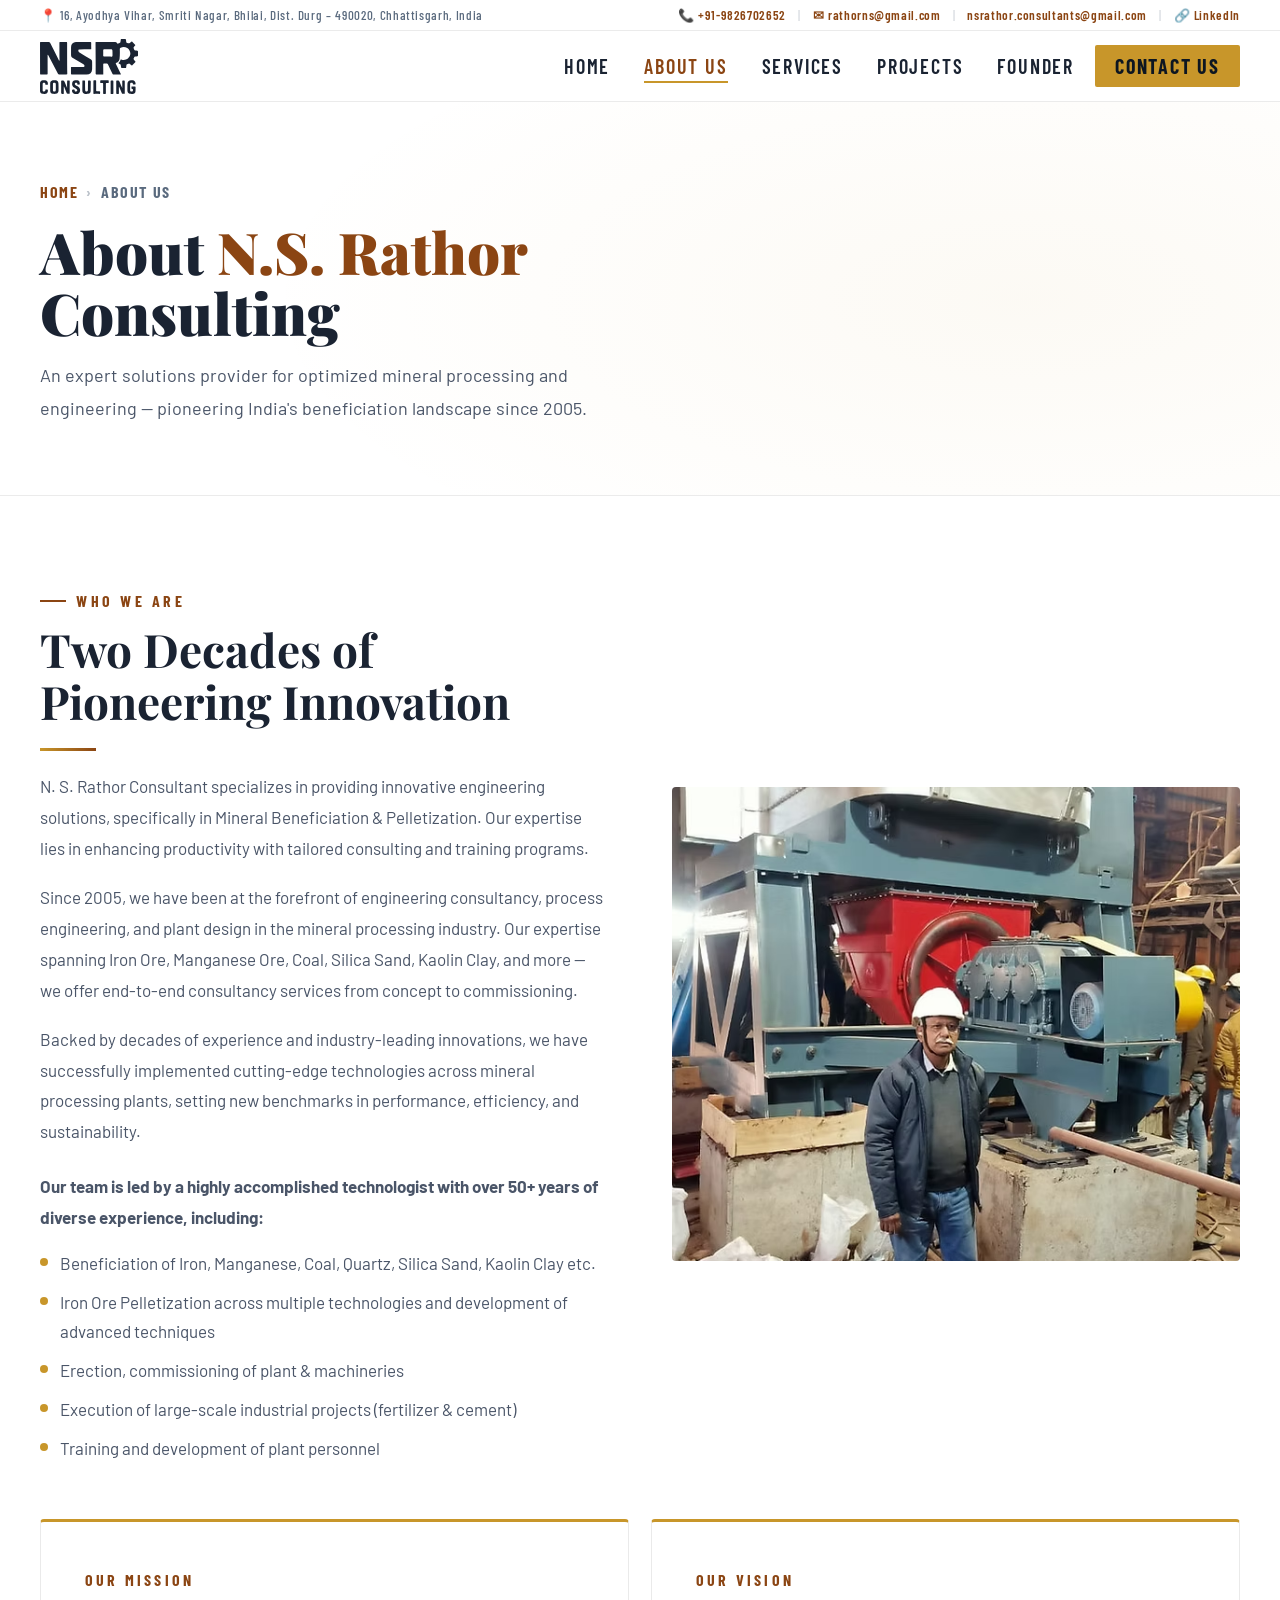
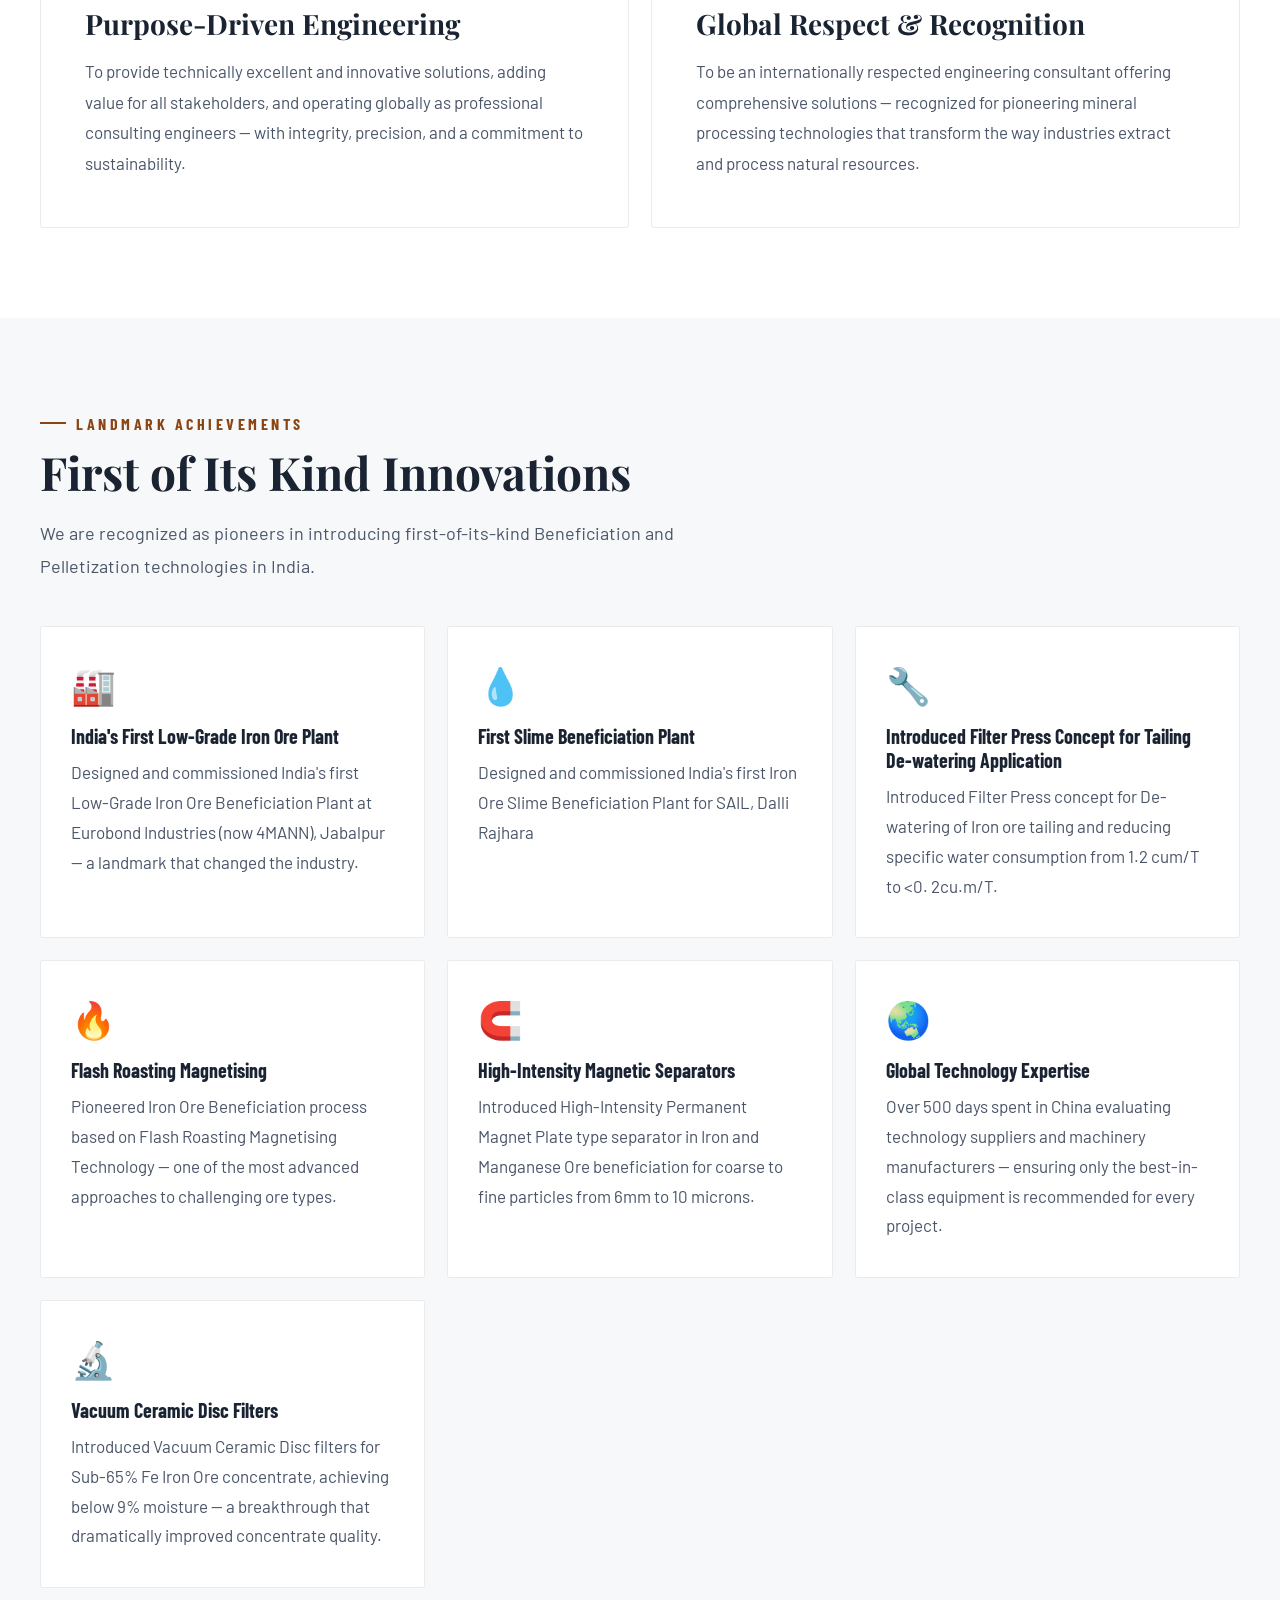
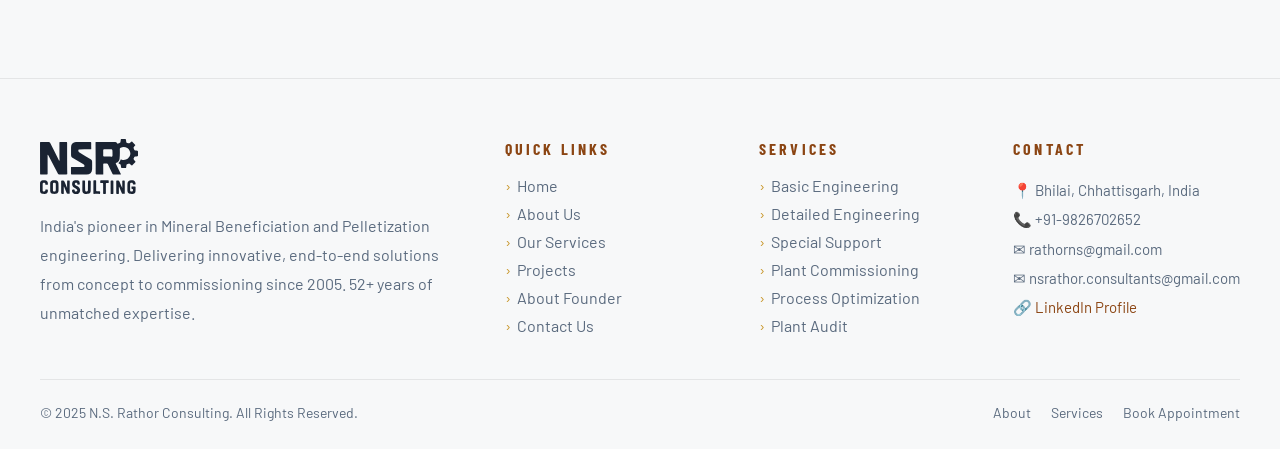
==== commit ba506976: "Increase content/paragraph font sizes site-wide and UI fixes - Bump all paragraph/content text to 17" ====
--- a/about.html
+++ b/about.html
@@ -82,9 +82,17 @@
         <div class="section-eyebrow reveal">Who We Are</div>
         <h2 class="sec-title reveal reveal-d1">Two Decades of<br>Pioneering Innovation</h2>
         <div class="divider reveal reveal-d1"></div>
-        <p style="font-size:15px;line-height:1.82;color:#4a5568;margin-bottom:18px;" class="reveal reveal-d2">N. S. Rathor Consultant specializes in providing innovative engineering solutions, specifically in Mineral Beneficiation & Pelletization. Our expertise lies in enhancing productivity with tailored consulting and training programs.</p>
-        <p style="font-size:15px;line-height:1.82;color:#4a5568;margin-bottom:18px;" class="reveal reveal-d3">Since 2005, we have been at the forefront of engineering consultancy, process engineering, and plant design in the mineral processing industry. Our expertise spanning Iron Ore, Manganese Ore, Coal, Silica Sand, Kaolin Clay, and more — we offer end-to-end consultancy services from concept to commissioning.</p>
-        <p style="font-size:15px;line-height:1.82;color:#4a5568;" class="reveal reveal-d3">Backed by decades of experience and industry-leading innovations, we have successfully implemented cutting-edge technologies across mineral processing plants, setting new benchmarks in performance, efficiency, and sustainability.</p>
+        <p style="font-size:17px;line-height:1.82;color:#4a5568;margin-bottom:18px;" class="reveal reveal-d2">N. S. Rathor Consultant specializes in providing innovative engineering solutions, specifically in Mineral Beneficiation & Pelletization. Our expertise lies in enhancing productivity with tailored consulting and training programs.</p>
+        <p style="font-size:17px;line-height:1.82;color:#4a5568;margin-bottom:18px;" class="reveal reveal-d3">Since 2005, we have been at the forefront of engineering consultancy, process engineering, and plant design in the mineral processing industry. Our expertise spanning Iron Ore, Manganese Ore, Coal, Silica Sand, Kaolin Clay, and more — we offer end-to-end consultancy services from concept to commissioning.</p>
+        <p style="font-size:17px;line-height:1.82;color:#4a5568;margin-bottom:24px;" class="reveal reveal-d3">Backed by decades of experience and industry-leading innovations, we have successfully implemented cutting-edge technologies across mineral processing plants, setting new benchmarks in performance, efficiency, and sustainability.</p>
+        <p style="font-size:17px;line-height:1.82;color:#4a5568;margin-bottom:16px;" class="reveal reveal-d3"><strong>Our team is led by a highly accomplished technologist with over 50+ years of diverse experience, including:</strong></p>
+        <ul style="list-style:none;display:flex;flex-direction:column;gap:10px;margin:0;padding:0;" class="reveal reveal-d4">
+          <li style="font-size:17px;line-height:1.7;color:#4a5568;padding-left:20px;position:relative;"><span style="position:absolute;left:0;top:9px;width:8px;height:8px;border-radius:50%;background:var(--gold);display:block;"></span>Beneficiation of Iron, Manganese, Coal, Quartz, Silica Sand, Kaolin Clay etc.</li>
+          <li style="font-size:17px;line-height:1.7;color:#4a5568;padding-left:20px;position:relative;"><span style="position:absolute;left:0;top:9px;width:8px;height:8px;border-radius:50%;background:var(--gold);display:block;"></span>Iron Ore Pelletization across multiple technologies and development of advanced techniques</li>
+          <li style="font-size:17px;line-height:1.7;color:#4a5568;padding-left:20px;position:relative;"><span style="position:absolute;left:0;top:9px;width:8px;height:8px;border-radius:50%;background:var(--gold);display:block;"></span>Erection, commissioning of plant & machineries</li>
+          <li style="font-size:17px;line-height:1.7;color:#4a5568;padding-left:20px;position:relative;"><span style="position:absolute;left:0;top:9px;width:8px;height:8px;border-radius:50%;background:var(--gold);display:block;"></span>Execution of large-scale industrial projects (fertilizer & cement)</li>
+          <li style="font-size:17px;line-height:1.7;color:#4a5568;padding-left:20px;position:relative;"><span style="position:absolute;left:0;top:9px;width:8px;height:8px;border-radius:50%;background:var(--gold);display:block;"></span>Training and development of plant personnel</li>
+        </ul>
       </div>
       <div class="reveal">
         <div class="why-frame" style="aspect-ratio:1.2;">
@@ -124,49 +132,42 @@
       <div class="val-card reveal reveal-d1">
         <span class="val-icon">💧</span>
         <div class="val-title">First Slime Beneficiation Plant</div>
-        <div class="val-desc">Designed and commissioned India's first Iron Ore Slime Beneficiation Plant for SAIL, Dalli Rajhara — introducing Filter Press for de-watering and reducing water usage from 1.2 m³/T to below 0.2 m³/T.</div>
+        <div class="val-desc">Designed and commissioned India's first Iron Ore Slime Beneficiation Plant for SAIL, Dalli Rajhara </div>
+      </div>
+      <div class="val-card reveal reveal-d2">
+        <span class="val-icon">🔧</span>
+        <div class="val-title">Introduced Filter Press Concept for Tailing De-watering Application</div>
+        <div class="val-desc">
+          Introduced Filter Press concept for De-watering of Iron ore tailing and reducing specific water consumption from 1.2 cum/T to <0. 2cu.m/T.</div>
+      </div>
+
+      <div class="val-card reveal reveal-d2">
+        <span class="val-icon">🔥</span>
+        <div class="val-title">Flash Roasting Magnetising</div>
+        <div class="val-desc">Pioneered Iron Ore Beneficiation process based on Flash Roasting Magnetising Technology — one of the most advanced approaches to challenging ore types.</div>
+      </div>
+
+     
+      <div class="val-card reveal">
+        <span class="val-icon">🧲</span>
+        <div class="val-title">High-Intensity Magnetic Separators</div>
+        <div class="val-desc">Introduced High-Intensity Permanent Magnet Plate type separator in Iron and Manganese Ore beneficiation for coarse to fine particles from 6mm to 10 microns.</div>
+      </div>
+      <div class="val-card reveal reveal-d1">
+        <span class="val-icon">🌏</span>
+        <div class="val-title">Global Technology Expertise</div>
+        <div class="val-desc">Over 500 days spent in China evaluating technology suppliers and machinery manufacturers — ensuring only the best-in-class equipment is recommended for every project.</div>
       </div>
       <div class="val-card reveal reveal-d2">
         <span class="val-icon">🔬</span>
         <div class="val-title">Vacuum Ceramic Disc Filters</div>
         <div class="val-desc">Introduced Vacuum Ceramic Disc filters for Sub-65% Fe Iron Ore concentrate, achieving below 9% moisture — a breakthrough that dramatically improved concentrate quality.</div>
       </div>
-      <div class="val-card reveal">
-        <span class="val-icon">🧲</span>
-        <div class="val-title">High-Intensity Magnetic Separators</div>
-        <div class="val-desc">Introduced High-Intensity Permanent Magnet Plate type separator in Iron and Manganese Ore beneficiation for coarse to fine particles from 6mm to 10 microns.</div>
-      </div>
-      <div class="val-card reveal reveal-d1">
-        <span class="val-icon">🌏</span>
-        <div class="val-title">Global Technology Expertise</div>
-        <div class="val-desc">Over 500 days spent in China evaluating technology suppliers and machinery manufacturers — ensuring only the best-in-class equipment is recommended for every project.</div>
-      </div>
-      <div class="val-card reveal reveal-d2">
-        <span class="val-icon">⚡</span>
-        <div class="val-title">Flash Roasting Magnetising</div>
-        <div class="val-desc">Pioneered Iron Ore Beneficiation process based on Flash Roasting Magnetising Technology — one of the most advanced approaches to challenging ore types.</div>
-      </div>
+      
     </div>
   </div>
 </section>
 
-<!-- KEY MILESTONES -->
-<section style="background:var(--white);">
-  <div class="container">
-    <div class="section-eyebrow reveal">Our Journey</div>
-    <h2 class="sec-title reveal reveal-d1">Key Milestones</h2>
-    <div style="max-width:700px;margin-top:44px;" class="reveal reveal-d2">
-      <div class="timeline">
-        <div class="tl-item"><div class="tl-year">2005</div><div class="tl-title">N.S. Rathor Consulting Founded</div><div class="tl-desc">Formally established as an independent mineral beneficiation consultancy after decades of experience in fertilizer, cement, and mineral processing industries.</div></div>
-        <div class="tl-item"><div class="tl-year">2008–2011</div><div class="tl-title">India's First Low-Grade Iron Ore Plant</div><div class="tl-desc">Successfully designed and commissioned India's first Low-Grade Iron Ore Beneficiation Plant at Eurobond Industries (now 4MANN), Jabalpur — 0.6 MTPA capacity.</div></div>
-        <div class="tl-item"><div class="tl-year">2017–2019</div><div class="tl-title">SAIL Dalli — India's First Slime Plant</div><div class="tl-desc">Commissioned the first Iron Ore Slime Beneficiation Plant in India at SAIL Dalli Rajhara — 200 tph capacity, through BSBK.</div></div>
-        <div class="tl-item"><div class="tl-year">2020–2022</div><div class="tl-title">NECO Mining — Tailing Beneficiation</div><div class="tl-desc">Upgradation of 225 tph washing plant to Tailing Beneficiation Plant for NECO Mining, Gidhali, Balod.</div></div>
-        <div class="tl-item"><div class="tl-year">2021–2023</div><div class="tl-title">Euro Pratik — World-First Technology</div><div class="tl-desc">Delivered 200 tph Iron Ore Beneficiation Plant using the most efficient non-conventional technology — first of its kind in the world.</div></div>
-        <div class="tl-item"><div class="tl-year">2023–2024</div><div class="tl-title">NECO Mining Greenfield + 4MANN Expansion</div><div class="tl-desc">225 TPH greenfield Iron Ore Beneficiation Plant for NECO Mining Narayanpur, and 4MANN Industries expansion from 100 tph to 160 tph.</div></div>
-      </div>
-    </div>
-  </div>
-</section>
 
 </main>
 
@@ -204,12 +205,12 @@
       </div>
       <div>
         <div class="footer-h">Contact</div>
-        <div style="font-size:13px;color:#5a6a7e;line-height:1.95;">
+        <div style="font-size:15px;color:#5a6a7e;line-height:1.95;">
           📍 Bhilai, Chhattisgarh, India<br>
           📞 <a href="tel:+919826702652" style="color:#5a6a7e;text-decoration:none;">+91-9826702652</a><br>
-          ✉ <a href="mailto:rathorns@gmail.com" style="color:#5a6a7e;text-decoration:none;">rathorns@gmail.com</a><br>
-          ✉ <a href="mailto:nsrathor.consultants@gmail.com" style="color:#5a6a7e;text-decoration:none;font-size:12px;">nsrathor.consultants@gmail.com</a><br>
-          🔗 <a href="https://www.linkedin.com/in/nsrathor/" target="_blank" style="color:var(--ore);text-decoration:none;">LinkedIn Profile</a>
+          <a href="mailto:rathorns@gmail.com" style="color:#5a6a7e;text-decoration:none;">✉ rathorns@gmail.com</a><br>
+          <a href="mailto:nsrathor.consultants@gmail.com" style="color:#5a6a7e;text-decoration:none;white-space:nowrap;">✉ nsrathor.consultants@gmail.com</a><br>
+          <a href="https://www.linkedin.com/in/nsrathor/" target="_blank" style="color:var(--ore);text-decoration:none;">🔗 LinkedIn Profile</a>
         </div>
       </div>
     </div>
--- a/css/styles.css
+++ b/css/styles.css
@@ -75,7 +75,7 @@
 .section-eyebrow.light::before { background: var(--gold); }
 h2.sec-title { font-family: 'Playfair Display', serif; font-size: clamp(30px, 3.8vw, 46px); font-weight: 700; color: var(--steel); line-height: 1.13; margin-bottom: 18px; }
 h2.sec-title.light { color: var(--steel); }
-.sec-desc { font-size: 17px; line-height: 1.78; color: #4a5568; max-width: 640px; font-weight: 400; }
+.sec-desc { font-size: 18px; line-height: 1.82; color: #4a5568; max-width: 660px; font-weight: 400; }
 .sec-desc.light { color: #4a5568; }
 .divider { width: 56px; height: 3px; background: linear-gradient(90deg, var(--gold), var(--ore)); margin: 20px 0; }
 
@@ -118,7 +118,7 @@
 .hero-eyebrow::before { content: ''; display: block; width: 30px; height: 2px; background: var(--gold); }
 .hero h1 { font-family: 'Playfair Display', serif; font-size: clamp(40px, 5vw, 66px); font-weight: 900; line-height: 1.04; color: var(--steel); margin-bottom: 22px; opacity: 0; animation: slideUp 0.7s ease forwards 0.5s; }
 .hero h1 em { font-style: normal; color: var(--ore); }
-.hero-p { font-size: 17px; line-height: 1.75; color: #4a5568; max-width: 520px; margin-bottom: 36px; opacity: 0; animation: slideUp 0.7s ease forwards 0.7s; font-weight: 400; }
+.hero-p { font-size: 18px; line-height: 1.82; color: #4a5568; max-width: 540px; margin-bottom: 36px; opacity: 0; animation: slideUp 0.7s ease forwards 0.7s; font-weight: 400; }
 .hero-btns { display: flex; gap: 14px; flex-wrap: wrap; opacity: 0; animation: slideUp 0.7s ease forwards 0.9s; }
 .hero-visual { opacity: 0; animation: fadeIn 1.1s ease forwards 0.6s; }
 .hero-stats-grid { display: grid; grid-template-columns: 1fr 1fr; gap: 1px; background: var(--light-border); border: 1px solid var(--light-border); border-radius: 6px; overflow: hidden; position: relative; box-shadow: 0 4px 24px rgba(0,0,0,0.06); }
@@ -193,8 +193,8 @@
 .ach-item { display: flex; gap: 14px; align-items: flex-start; padding: 18px 20px; background: white; border-left: 3px solid var(--gold); border-radius: 0 3px 3px 0; transition: all 0.3s; cursor: default; }
 .ach-item:hover { transform: translateX(4px); box-shadow: 0 3px 18px rgba(0,0,0,0.07); }
 .ach-icon { width: 34px; height: 34px; background: rgba(200,150,42,0.15); border-radius: 50%; display: flex; align-items: center; justify-content: center; font-size: 15px; flex-shrink: 0; border: 1px solid rgba(200,150,42,0.3); }
-.ach-text { font-size: 15px; line-height: 1.65; color: #4a5568; }
-.ach-text strong, .ach-title { display: block; font-size: 18px; font-weight: 600; color: var(--steel); margin-bottom: 2px; }
+.ach-text { font-size: 17px; line-height: 1.75; color: #4a5568; }
+.ach-text strong, .ach-title { display: block; font-size: 19px; font-weight: 600; color: var(--steel); margin-bottom: 2px; }
 
 /* ══════════════════════════════════════
    HOME: SERVICES OVERVIEW
@@ -210,7 +210,7 @@
 .srv-card:hover .srv-icon { background: var(--gold); border-color: var(--gold); }
 .srv-title { font-family: 'Barlow Condensed', sans-serif; font-size: 23px; font-weight: 700; letter-spacing: 0.03em; color: var(--steel); margin-bottom: 14px; }
 .srv-list { list-style: none; display: flex; flex-direction: column; gap: 7px; }
-.srv-list li { font-size: 15px; color: #4a5568; padding-left: 15px; position: relative; line-height: 1.7; font-weight: 400; }
+.srv-list li { font-size: 17px; color: #4a5568; padding-left: 15px; position: relative; line-height: 1.75; font-weight: 400; }
 .srv-list li::before { content: '─'; position: absolute; left: 0; color: var(--gold); font-size: 9px; top: 3px; }
 .srv-read-more { display: inline-flex; align-items: center; gap: 7px; font-family: 'Barlow Condensed', sans-serif; font-size: 14px; font-weight: 700; letter-spacing: 0.1em; text-transform: uppercase; color: var(--ore); margin-top: 20px; cursor: pointer; border: none; background: none; transition: gap 0.2s; }
 .srv-read-more:hover { gap: 12px; }
@@ -230,7 +230,7 @@
 .proj-body { padding: 22px 24px; }
 .proj-tag { display: inline-block; font-family: 'Barlow Condensed', sans-serif; font-size: 9px; letter-spacing: 0.16em; text-transform: uppercase; color: var(--ore); background: rgba(139,69,19,0.09); padding: 3px 9px; border-radius: 2px; margin-bottom: 8px; }
 .proj-name { font-family: 'Barlow Condensed', sans-serif; font-size: 19px; font-weight: 700; color: var(--steel); margin-bottom: 7px; line-height: 1.2; }
-.proj-detail { font-size: 14px; color: #4a5568; line-height: 1.65; }
+.proj-detail { font-size: 17px; color: #4a5568; line-height: 1.75; }
 .proj-specs { margin-top: 13px; display: flex; gap: 8px; flex-wrap: wrap; }
 .proj-spec { font-family: 'Barlow Condensed', sans-serif; font-size: 12px; font-weight: 600; color: var(--iron); background: var(--ash); padding: 4px 10px; border-radius: 2px; border: 1px solid rgba(0,0,0,0.07); }
 
@@ -246,7 +246,7 @@
 .founder-tag-name { font-family: 'Barlow Condensed', sans-serif; font-weight: 700; font-size: 20px; letter-spacing: 0.03em; }
 .founder-tag-role { font-size: 12px; font-weight:bold;  letter-spacing: 0.08em; text-transform: uppercase; margin-top: 2px; opacity: 0.75; }
 .founder-quote { font-family: 'Playfair Display', serif; font-size: 20px; font-style: italic; color: var(--steel); line-height: 1.6; margin-bottom: 22px; padding-left: 20px; border-left: 3px solid var(--gold); }
-.founder-bio-short { font-size: 16px; line-height: 1.78; color: #4a5568; margin-bottom: 28px; font-weight: 400; }
+.founder-bio-short { font-size: 18px; line-height: 1.82; color: #4a5568; margin-bottom: 28px; font-weight: 400; }
 
 /* ══════════════════════════════════════
    HOME: MINERALS
@@ -266,21 +266,21 @@
 .page-hero { background: var(--white); padding: 80px 0 70px; position: relative; overflow: hidden; border-bottom: 1px solid var(--light-border); }
 .page-hero::before { content: ''; position: absolute; inset: 0; background: radial-gradient(ellipse 60% 80% at 80% 50%, rgba(200,150,42,0.05), transparent); }
 .page-hero-inner { position: relative; max-width: 1300px; margin: 0 auto; padding: 0 40px; }
-.page-breadcrumb { display: flex; align-items: center; gap: 8px; font-family: 'Barlow Condensed', sans-serif; font-size: 13px; font-weight: 600; letter-spacing: 0.1em; text-transform: uppercase; color: #5a6a7e; margin-bottom: 20px; }
+.page-breadcrumb { display: flex; align-items: center; gap: 8px; font-family: 'Barlow Condensed', sans-serif; font-size: 16px; font-weight: bold; letter-spacing: 0.1em; text-transform: uppercase; color: #5a6a7e; margin-bottom: 20px; }
 .page-breadcrumb a { color: var(--ore); text-decoration: none; }
 .page-breadcrumb span { opacity: 0.4; }
 .page-hero h1 { font-family: 'Playfair Display', serif; font-size: clamp(36px, 4.5vw, 60px); font-weight: 900; color: var(--steel); line-height: 1.06; }
 .page-hero h1 em { font-style: normal; color: var(--ore); }
-.page-hero-desc { font-size: 17px; color: #4a5568; max-width: 580px; margin-top: 16px; line-height: 1.75; font-weight: 400; }
+.page-hero-desc { font-size: 18px; color: #4a5568; max-width: 600px; margin-top: 16px; line-height: 1.82; font-weight: 400; }
 
 /* ══════════════════════════════════════
    ABOUT: MISSION / VISION
 ══════════════════════════════════════ */
 .mv-grid { display: grid; grid-template-columns: 1fr 1fr; gap: 22px; margin-top: 56px; }
 .mv-box { background: var(--white); padding: 48px 44px; border-radius: 4px; border: 1px solid var(--light-border); border-top: 3px solid var(--gold); }
-.mv-box-title { font-family: 'Barlow Condensed', sans-serif; font-size: 13px; font-weight: 600; letter-spacing: 0.2em; text-transform: uppercase; color: var(--ore); margin-bottom: 16px; }
+.mv-box-title { font-family: 'Barlow Condensed', sans-serif; font-size: 16px; font-weight: bold; letter-spacing: 0.2em; text-transform: uppercase; color: var(--ore); margin-bottom: 16px; }
 .mv-box h3 { font-family: 'Playfair Display', serif; font-size: 28px; font-weight: 700; color: var(--steel); margin-bottom: 14px; }
-.mv-box p { font-size: 16px; line-height: 1.8; color: #4a5568; }
+.mv-box p { font-size: 17px; line-height: 1.82; color: #4a5568; }
 
 /* ══════════════════════════════════════
    ABOUT: TIMELINE
@@ -290,7 +290,7 @@
 .tl-item::before { content: ''; position: absolute; left: -40px; top: 6px; width: 14px; height: 14px; border-radius: 50%; background: var(--gold); border: 3px solid var(--white); box-shadow: 0 0 0 2px var(--gold); }
 .tl-year { font-family: 'Barlow Condensed', sans-serif; font-size: 12px; font-weight: 600; letter-spacing: 0.15em; text-transform: uppercase; color: var(--amber); margin-bottom: 4px; }
 .tl-title { font-family: 'Barlow Condensed', sans-serif; font-size: 19px; font-weight: 700; color: var(--steel); margin-bottom: 6px; }
-.tl-desc { font-size: 15px; line-height: 1.7; color: #4a5568; }
+.tl-desc { font-size: 17px; line-height: 1.75; color: #4a5568; }
 
 /* ══════════════════════════════════════
    ABOUT: CORE VALUES
@@ -300,7 +300,7 @@
 .val-card:hover { border-color: var(--gold); box-shadow: 0 6px 26px rgba(200,150,42,0.1); transform: translateY(-3px); }
 .val-icon { font-size: 36px; margin-bottom: 16px; display: block; }
 .val-title { font-family: 'Barlow Condensed', sans-serif; font-size: 20px; font-weight: 700; color: var(--steel); margin-bottom: 10px; }
-.val-desc { font-size: 15px; line-height: 1.7; color: #4a5568; }
+.val-desc { font-size: 17px; line-height: 1.75; color: #4a5568; }
 
 /* ══════════════════════════════════════
    SERVICES PAGE
@@ -315,11 +315,11 @@
 .srv-detail-section { margin-bottom: 72px; }
 .srv-detail-section:last-child { margin-bottom: 0; }
 .srv-detail-title { font-family: 'Playfair Display', serif; font-size: 36px; font-weight: 700; color: var(--steel); margin-bottom: 14px; }
-.srv-detail-desc { font-size: 16px; line-height: 1.8; color: #4a5568; margin-bottom: 28px; font-weight: 400; }
+.srv-detail-desc { font-size: 18px; line-height: 1.82; color: #4a5568; margin-bottom: 28px; font-weight: 400; }
 .srv-feature-grid { display: grid; grid-template-columns: 1fr 1fr; gap: 14px; margin-top: 20px; }
 .srv-feature { display: flex; gap: 13px; align-items: flex-start; padding: 18px; background: var(--dust); border-radius: 3px; border: 1px solid var(--light-border); }
 .srv-feature-bullet { width: 8px; height: 8px; background: var(--gold); border-radius: 50%; flex-shrink: 0; margin-top: 6px; }
-.srv-feature-text { font-size: 15px; color: var(--steel); line-height: 1.65; font-weight: 500; }
+.srv-feature-text { font-size: 17px; color: var(--steel); line-height: 1.75; font-weight: 500; }
 .srv-feature-text strong { display: block; font-size: 14px; color: #64748b; font-weight: 400; }
 
 /* ══════════════════════════════════════
@@ -336,7 +336,7 @@
 .proj-full-body { padding: 28px 30px; }
 .proj-location { font-family: 'Barlow Condensed', sans-serif; font-size: 12px; font-weight: 600; letter-spacing: 0.14em; text-transform: uppercase; color: #4a5568; margin-bottom: 5px; }
 .proj-full-name { font-family: 'Barlow Condensed', sans-serif; font-size: 23px; font-weight: 700; color: var(--steel); margin-bottom: 10px; line-height: 1.2; }
-.proj-full-desc { font-size: 15px; line-height: 1.7; color: #4a5568; margin-bottom: 16px; }
+.proj-full-desc { font-size: 17px; line-height: 1.75; color: #4a5568; margin-bottom: 16px; }
 .proj-years { font-family: 'Barlow Condensed', sans-serif; font-size: 12px; font-weight: 600; letter-spacing: 0.1em; color: var(--amber); text-transform: uppercase; }
 
 /* ══════════════════════════════════════
@@ -346,7 +346,7 @@
 .audit-item { background: var(--dust); border-radius: 3px; padding: 22px 20px; border: 1px solid var(--light-border); }
 .audit-icon { font-size: 28px; margin-bottom: 10px; }
 .audit-name { font-family: 'Barlow Condensed', sans-serif; font-size: 17px; font-weight: 700; color: var(--steel); }
-.audit-loc { font-size: 13px; color: #4a5568; margin-top: 3px; }
+.audit-loc { font-size: 15px; color: #4a5568; margin-top: 3px; }
 
 /* ══════════════════════════════════════
    FOUNDER PAGE
@@ -360,16 +360,16 @@
 .credentials-grid { display: grid; grid-template-columns: 1fr 1fr; gap: 14px; margin-top: 28px; margin-bottom: 36px; }
 .cred-item { padding: 16px 18px; background: var(--dust); border-radius: 3px; border: 1px solid var(--light-border); border-left: 3px solid var(--gold); }
 .cred-label { font-family: 'Barlow Condensed', sans-serif; font-size: 12px; font-weight: 600; letter-spacing: 0.14em; text-transform: uppercase; color: var(--ore); margin-bottom: 4px; }
-.cred-value { font-size: 15px; color: var(--steel); font-weight: 500; line-height: 1.5; }
+.cred-value { font-size: 17px; color: var(--steel); font-weight: 500; line-height: 1.6; }
 .career-table { width: 100%; border-collapse: collapse; margin-top: 10px; }
 .career-table th { background: var(--ore); color: var(--white); font-family: 'Barlow Condensed', sans-serif; font-size: 13px; font-weight: 700; letter-spacing: 0.1em; text-transform: uppercase; padding: 14px 16px; text-align: left; }
-.career-table td { padding: 14px 16px; font-size: 14px; border-bottom: 1px solid var(--light-border); color: #4a5568; vertical-align: top; }
+.career-table td { padding: 14px 16px; font-size: 16px; border-bottom: 1px solid var(--light-border); color: #4a5568; vertical-align: top; }
 .career-table tr:nth-child(even) td { background: var(--dust); }
 .career-table tr:hover td { background: rgba(200,150,42,0.05); }
 .distinguish-list { display: flex; flex-direction: column; gap: 13px; margin-top: 10px; }
 .dis-item { display: flex; gap: 12px; align-items: flex-start; padding: 16px 18px; background: var(--dust); border-radius: 3px; border: 1px solid var(--light-border); }
 .dis-bullet { width: 8px; height: 8px; background: var(--gold); border-radius: 50%; flex-shrink: 0; margin-top: 6px; }
-.dis-text { font-size: 15px; line-height: 1.7; color: var(--steel); font-weight: 500; }
+.dis-text { font-size: 17px; line-height: 1.75; color: var(--steel); font-weight: 500; }
 
 /* ══════════════════════════════════════
    CONTACT PAGE
@@ -379,12 +379,12 @@
 .ci-item { display: flex; gap: 18px; align-items: flex-start; }
 .ci-icon { width: 46px; height: 46px; background: var(--gold); border-radius: 3px; display: flex; align-items: center; justify-content: center; font-size: 19px; flex-shrink: 0; }
 .ci-label { font-family: 'Barlow Condensed', sans-serif; font-size: 12px; font-weight: 600; letter-spacing: 0.15em; text-transform: uppercase; color: var(--ore); margin-bottom: 4px; }
-.ci-value { font-size: 16px; color: var(--steel); font-weight: 500; line-height: 1.55; }
+.ci-value { font-size: 17px; color: var(--steel); font-weight: 500; line-height: 1.6; }
 .ci-value a { color: var(--steel); text-decoration: none; }
 .ci-value a:hover { color: var(--ore); }
 .contact-form { background: var(--white); padding: 44px; border-radius: 4px; border: 1px solid var(--light-border); box-shadow: 0 4px 22px rgba(0,0,0,0.05); }
 .form-h { font-family: 'Playfair Display', serif; font-size: 26px; font-weight: 700; color: var(--steel); margin-bottom: 6px; }
-.form-sub { font-size: 15px; color: #4a5568; margin-bottom: 28px; }
+.form-sub { font-size: 17px; color: #4a5568; margin-bottom: 28px; }
 .fg { margin-bottom: 18px; }
 .fg label { display: block; font-family: 'Barlow Condensed', sans-serif; font-size: 12px; font-weight: 600; letter-spacing: 0.15em; text-transform: uppercase; color: var(--steel); margin-bottom: 7px; }
 .fg input,
@@ -416,7 +416,7 @@
 .consult-card:hover { transform: translateY(-4px); box-shadow: 0 8px 28px rgba(0,0,0,0.08); }
 .consult-card-period { font-family: 'Barlow Condensed', sans-serif; font-size: 12px; font-weight: 600; letter-spacing: 0.12em; text-transform: uppercase; color: var(--amber); margin-bottom: 8px; }
 .consult-card-name { font-family: 'Barlow Condensed', sans-serif; font-size: 19px; font-weight: 700; color: var(--steel); margin-bottom: 8px; line-height: 1.25; }
-.consult-card-desc { font-size: 14px; line-height: 1.7; color: #4a5568; }
+.consult-card-desc { font-size: 17px; line-height: 1.75; color: #4a5568; }
 
 /* ══════════════════════════════════════
    FOUNDER: ACHIEVEMENT CARDS
@@ -426,7 +426,7 @@
 .achievement-block-org { font-family: 'Barlow Condensed', sans-serif; font-size: 13px; font-weight: 600; letter-spacing: 0.12em; text-transform: uppercase; color: var(--amber); margin-bottom: 6px; }
 .achievement-block-title { font-family: 'Barlow Condensed', sans-serif; font-size: 21px; font-weight: 700; color: var(--steel); margin-bottom: 12px; line-height: 1.25; }
 .achievement-block ul { list-style: none; display: flex; flex-direction: column; gap: 10px; }
-.achievement-block li { font-size: 15px; line-height: 1.7; color: #4a5568; padding-left: 18px; position: relative; }
+.achievement-block li { font-size: 17px; line-height: 1.75; color: #4a5568; padding-left: 18px; position: relative; }
 .achievement-block li::before { content: ''; position: absolute; left: 0; top: 9px; width: 7px; height: 7px; border-radius: 50%; background: var(--gold); }
 .achievement-highlight { display: inline-block; background: rgba(200,150,42,0.1); color: var(--ore); font-family: 'Barlow Condensed', sans-serif; font-size: 12px; letter-spacing: 0.06em; padding: 4px 12px; border-radius: 2px; margin-top: 8px; font-weight: 600; }
 
@@ -435,13 +435,13 @@
 ══════════════════════════════════════ */
 footer { background: var(--dust); border-top: 1px solid var(--light-border); padding: 60px 0 28px; }
 .footer-grid { display: grid; grid-template-columns: 2fr 1fr 1fr 1fr; gap: 44px; margin-bottom: 44px; }
-.footer-about p { font-size: 14px; line-height: 1.8; color: #5a6a7e; margin-top: 14px; }
+.footer-about p { font-size: 16px; line-height: 1.82; color: #5a6a7e; margin-top: 14px; }
 .footer-h { font-family: 'Barlow Condensed', sans-serif; font-size: 16px; font-weight: bold; letter-spacing: 0.2em; text-transform: uppercase; color: var(--ore); margin-bottom: 18px; }
 .footer-nav { list-style: none; display: flex; flex-direction: column; gap: 9px; }
-.footer-nav a { font-size: 14px; color: #5a6a7e; text-decoration: none; display: flex; align-items: center; gap: 6px; transition: color 0.2s; }
+.footer-nav a { font-size: 16px; color: #5a6a7e; text-decoration: none; display: flex; align-items: center; gap: 6px; transition: color 0.2s; }
 .footer-nav a::before { content: '›'; color: var(--gold); }
 .footer-nav a:hover { color: var(--ore); }
-.footer-bottom { border-top: 1px solid var(--light-border); padding-top: 24px; display: flex; justify-content: space-between; align-items: center; font-size: 12px; color: #5a6a7e; flex-wrap: wrap; gap: 12px; }
+.footer-bottom { border-top: 1px solid var(--light-border); padding-top: 24px; display: flex; justify-content: space-between; align-items: center; font-size: 14px; color: #5a6a7e; flex-wrap: wrap; gap: 12px; }
 .footer-bottom a { color: #5a6a7e; text-decoration: none; }
 .footer-bottom a:hover { color: var(--ore); }
 
@@ -462,15 +462,15 @@
   .credentials-grid { grid-template-columns: 1fr; }
   .consult-grid { grid-template-columns: 1fr 1fr; }
 
-  .sec-desc { font-size: 16px; }
-  .hero-p { font-size: 16px; }
-  .page-hero-desc { font-size: 16px; }
-  .srv-detail-desc { font-size: 16px; }
-  .ach-text { font-size: 13px; }
-  .ach-text strong, .ach-title { font-size: 15px; }
-  .dis-text { font-size: 15px; }
-  .tl-desc { font-size: 15px; }
-  .founder-bio-short { font-size: 16px; }
+  .sec-desc { font-size: 17px; }
+  .hero-p { font-size: 17px; }
+  .page-hero-desc { font-size: 17px; }
+  .srv-detail-desc { font-size: 17px; }
+  .ach-text { font-size: 16px; }
+  .ach-text strong, .ach-title { font-size: 17px; }
+  .dis-text { font-size: 16px; }
+  .tl-desc { font-size: 16px; }
+  .founder-bio-short { font-size: 17px; }
 }
 
 @media (max-width: 768px) {
@@ -501,12 +501,12 @@
   .hero-eyebrow { font-size: 12px; }
   .page-hero h1 { font-size: clamp(30px, 8vw, 44px); }
   .page-hero-desc { font-size: 16px; }
-  .ach-text { font-size: 13px; }
-  .ach-text strong, .ach-title { font-size: 15px; }
+  .ach-text { font-size: 15px; }
+  .ach-text strong, .ach-title { font-size: 16px; }
   .srv-title { font-size: 20px; }
-  .srv-list li { font-size: 14px; }
+  .srv-list li { font-size: 15px; }
   .proj-name { font-size: 18px; }
-  .proj-detail { font-size: 14px; }
+  .proj-detail { font-size: 15px; }
   .proj-full-name { font-size: 20px; }
   .proj-full-desc { font-size: 15px; }
   .val-title { font-size: 18px; }
@@ -518,23 +518,23 @@
   .founder-bio-short { font-size: 16px; }
   .ci-value { font-size: 16px; }
   .form-h { font-size: 24px; }
-  .form-sub { font-size: 15px; }
+  .form-sub { font-size: 16px; }
   .fg label { font-size: 12px; }
   .fg input, .fg textarea, .fg select { font-size: 16px; }
   .btn { font-size: 14px; padding: 14px 26px; }
   .btn-submit { font-size: 15px; padding: 16px; }
-  .footer-about p { font-size: 14px; }
-  .footer-nav a { font-size: 14px; }
+  .footer-about p { font-size: 15px; }
+  .footer-nav a { font-size: 15px; }
   .consult-card-name { font-size: 17px; }
-  .consult-card-desc { font-size: 14px; }
+  .consult-card-desc { font-size: 15px; }
   .achievement-block-title { font-size: 18px; }
-  .achievement-block li { font-size: 14px; }
-  .career-table td { font-size: 14px; }
+  .achievement-block li { font-size: 15px; }
+  .career-table td { font-size: 15px; }
   .cred-value { font-size: 15px; }
   .audit-name { font-size: 16px; }
-  .audit-loc { font-size: 13px; }
+  .audit-loc { font-size: 14px; }
   .mv-box h3 { font-size: 24px; }
-  .mv-box p { font-size: 15px; }
+  .mv-box p { font-size: 16px; }
 
   .srv-grid, .proj-grid, .audits-grid, .values-grid, .consult-grid { grid-template-columns: 1fr; }
   .proj-card.wide { grid-column: auto; }
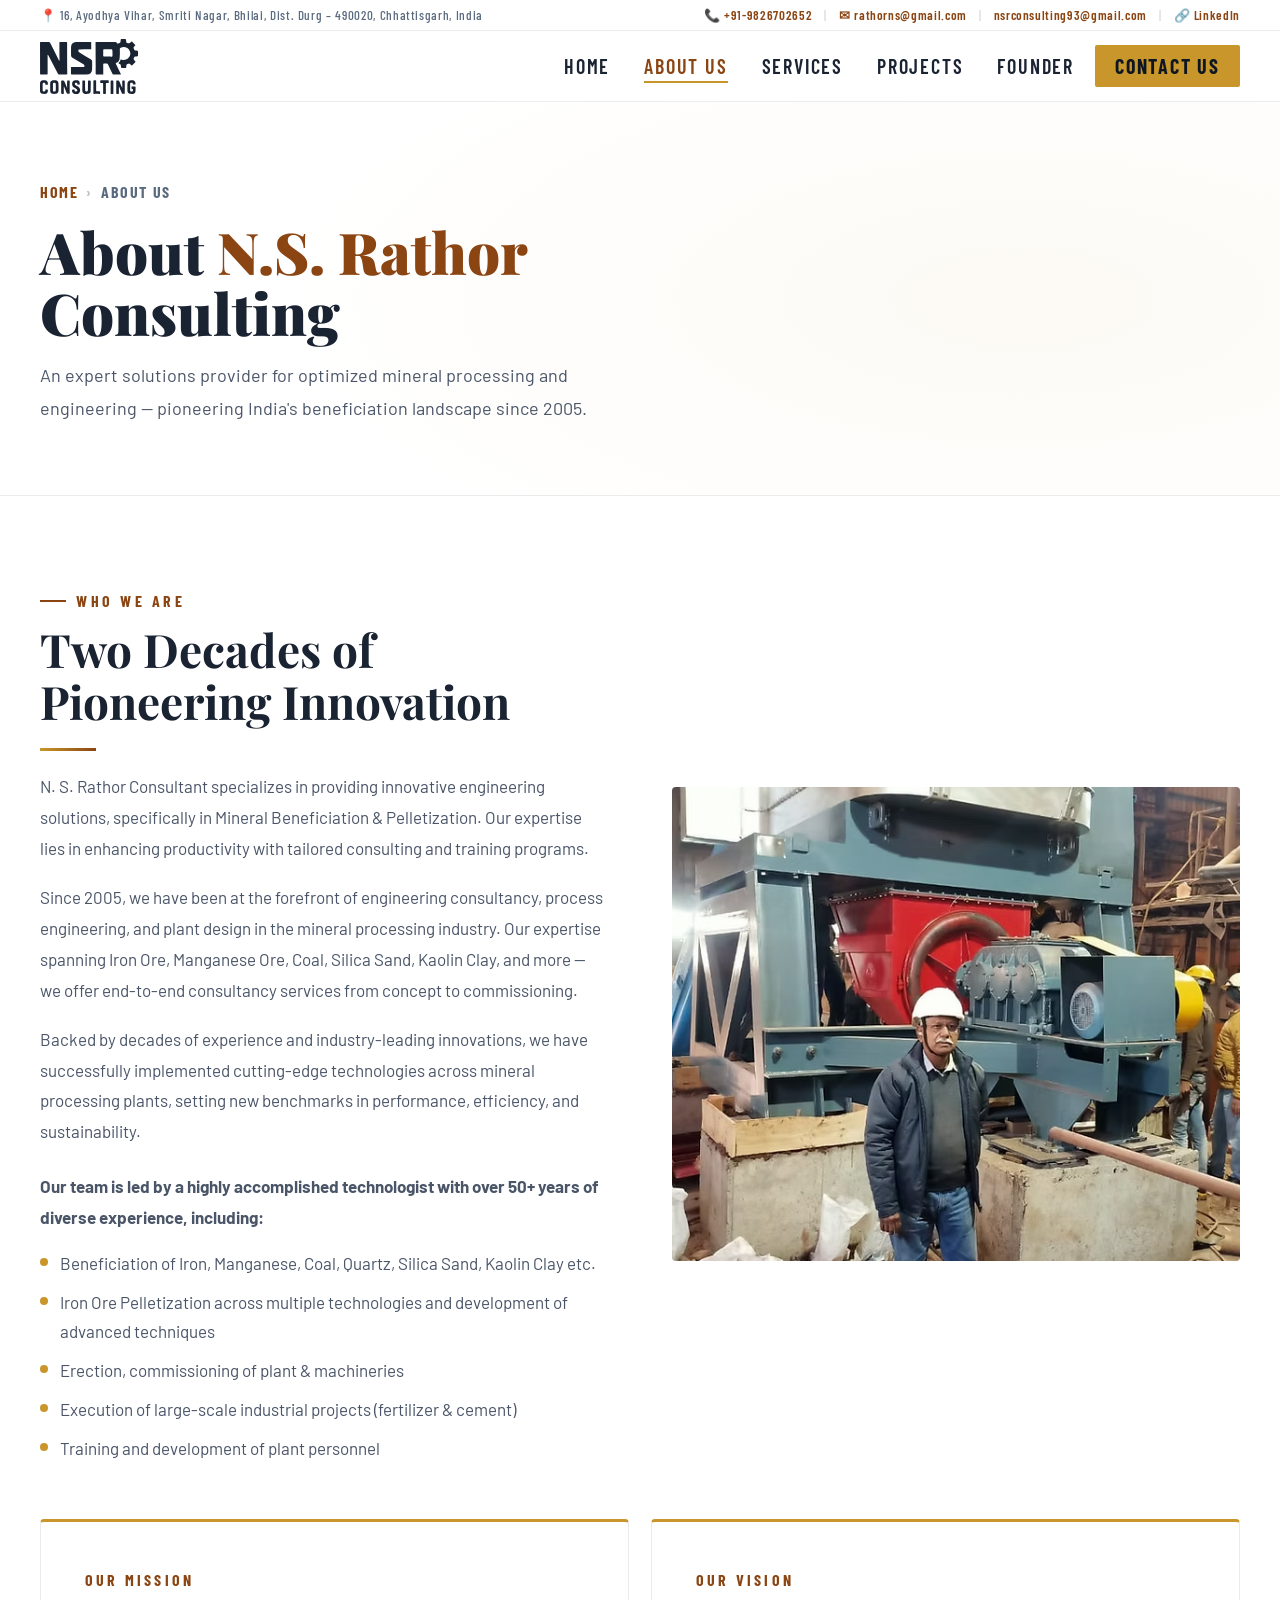
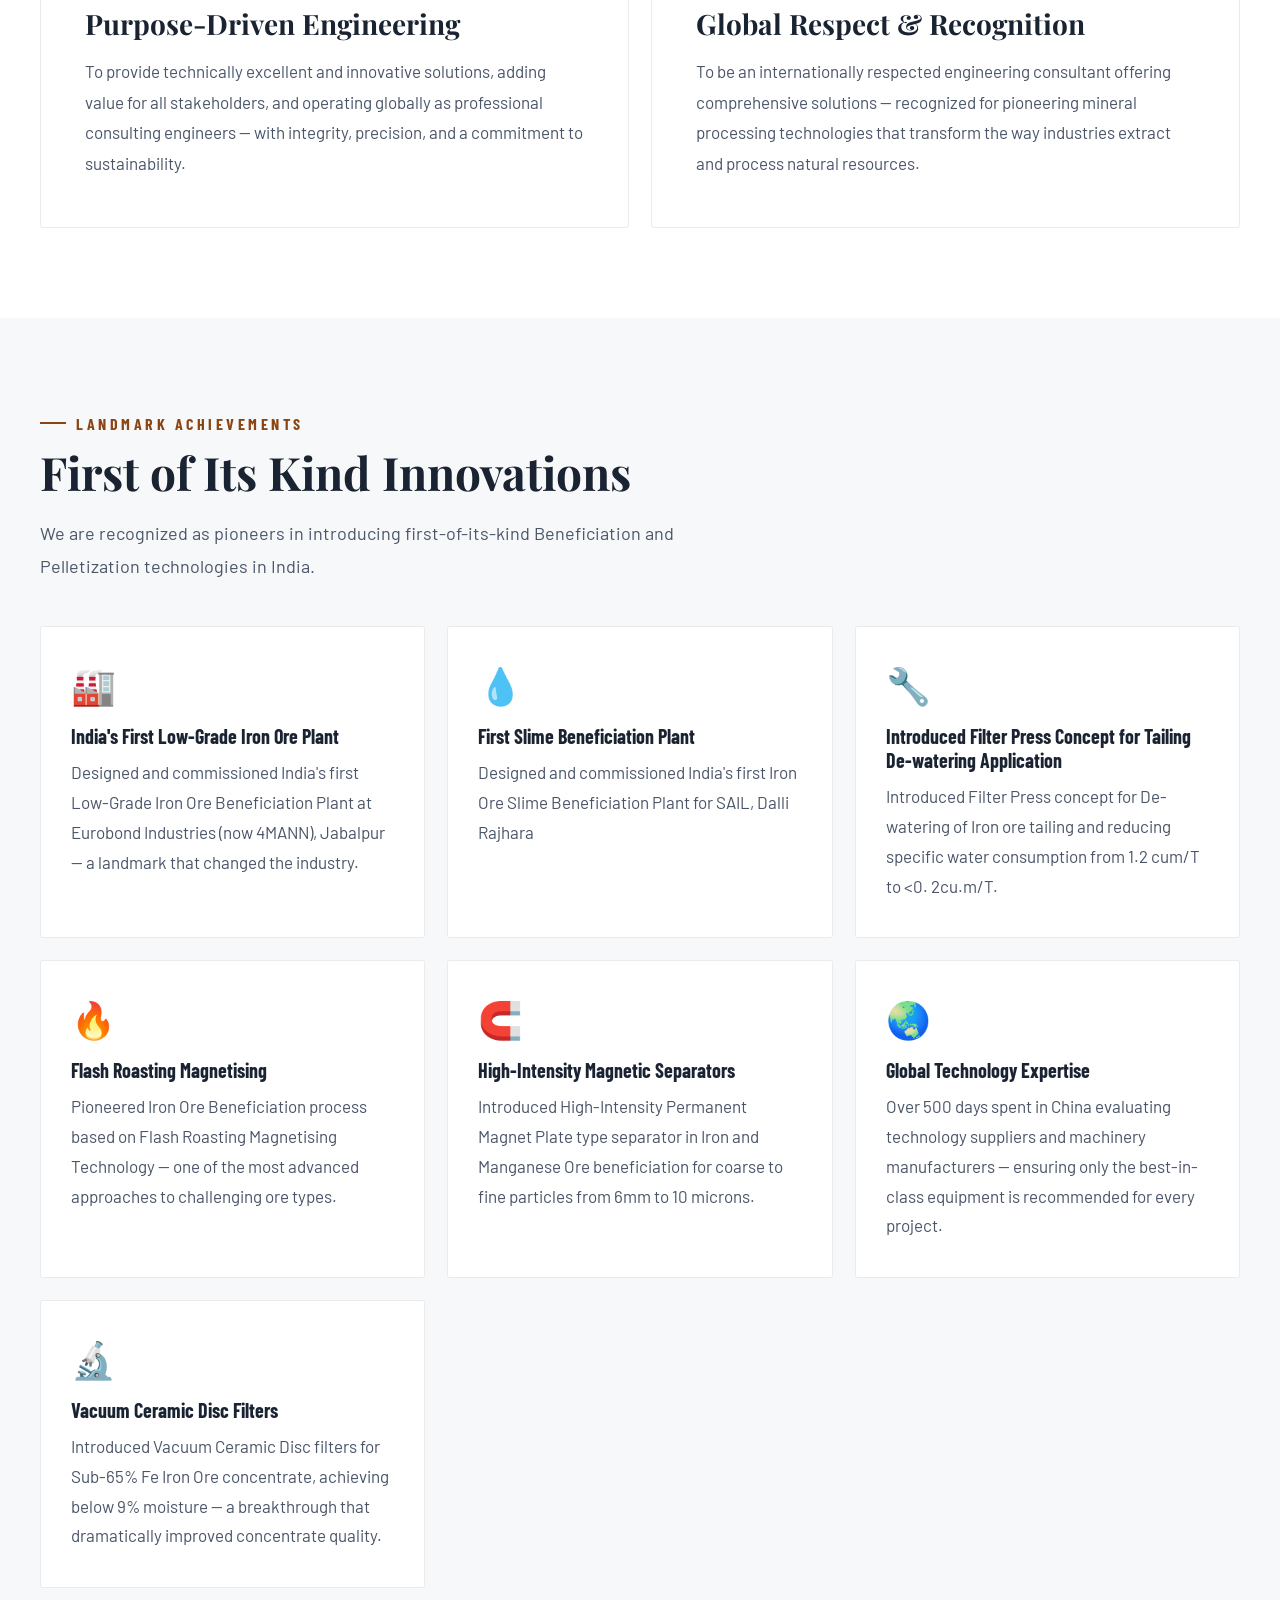
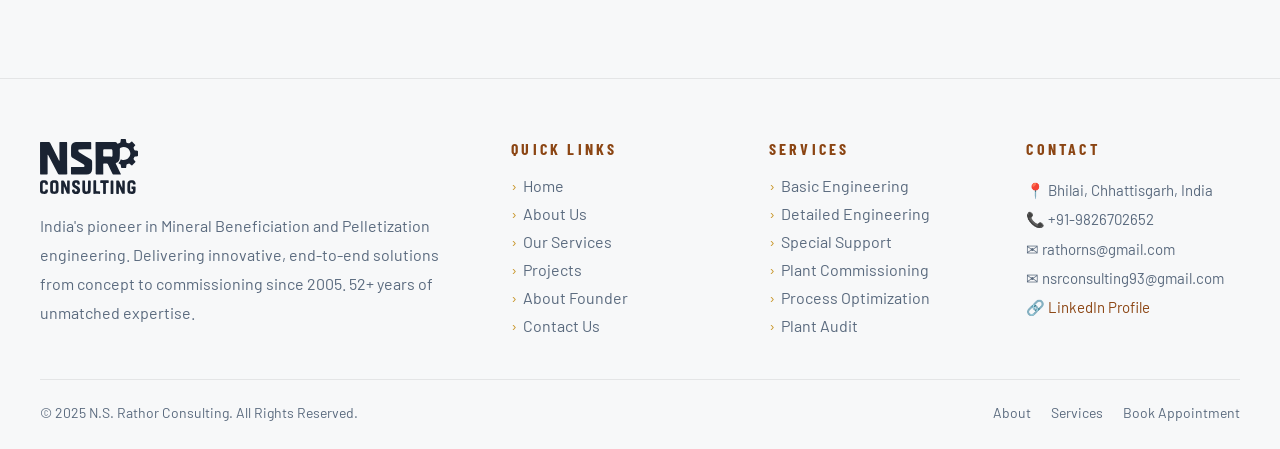
==== commit 237397f7: "Site-wide updates: images, fonts, slider, responsiveness, content - Add sir_1, sir_2, sir_3 photos t" ====
--- a/about.html
+++ b/about.html
@@ -36,7 +36,7 @@
       <span class="topbar-sep">|</span>
       <a href="mailto:rathorns@gmail.com">✉ rathorns@gmail.com</a>
       <span class="topbar-sep">|</span>
-      <a href="mailto:nsrathor.consultants@gmail.com">nsrathor.consultants@gmail.com</a>
+      <a href="mailto:nsrconsulting93@gmail.com">nsrconsulting93@gmail.com</a>
       <span class="topbar-sep">|</span>
       <a href="https://www.linkedin.com/in/nsrathor/" target="_blank">🔗 LinkedIn</a>
     </div>
@@ -209,7 +209,7 @@
           📍 Bhilai, Chhattisgarh, India<br>
           📞 <a href="tel:+919826702652" style="color:#5a6a7e;text-decoration:none;">+91-9826702652</a><br>
           <a href="mailto:rathorns@gmail.com" style="color:#5a6a7e;text-decoration:none;">✉ rathorns@gmail.com</a><br>
-          <a href="mailto:nsrathor.consultants@gmail.com" style="color:#5a6a7e;text-decoration:none;white-space:nowrap;">✉ nsrathor.consultants@gmail.com</a><br>
+          <a href="mailto:nsrconsulting93@gmail.com" style="color:#5a6a7e;text-decoration:none;white-space:nowrap;">✉ nsrconsulting93@gmail.com</a><br>
           <a href="https://www.linkedin.com/in/nsrathor/" target="_blank" style="color:var(--ore);text-decoration:none;">🔗 LinkedIn Profile</a>
         </div>
       </div>
--- a/css/styles.css
+++ b/css/styles.css
@@ -122,13 +122,15 @@
 .hero-btns { display: flex; gap: 14px; flex-wrap: wrap; opacity: 0; animation: slideUp 0.7s ease forwards 0.9s; }
 .hero-visual { opacity: 0; animation: fadeIn 1.1s ease forwards 0.6s; }
 .hero-stats-grid { display: grid; grid-template-columns: 1fr 1fr; gap: 1px; background: var(--light-border); border: 1px solid var(--light-border); border-radius: 6px; overflow: hidden; position: relative; box-shadow: 0 4px 24px rgba(0,0,0,0.06); }
-.stat-box { background: var(--white); padding: 30px 26px; position: relative; overflow: hidden; }
+.stat-box:nth-child(even):last-child, .stat-box:nth-child(4) { padding-right: 64px; }
+.stat-box { background: var(--white); padding: 34px 30px; position: relative; overflow: hidden; }
 .stat-box::before { content: ''; position: absolute; top: 0; left: 0; right: 0; height: 2px; background: linear-gradient(90deg, var(--gold), transparent); opacity: 0; transition: opacity 0.3s; }
 .stat-box:hover::before { opacity: 1; }
 .stat-num { font-family: 'Playfair Display', serif; font-size: 48px; font-weight: 900; color: var(--ore); line-height: 1; margin-bottom: 5px; }
 .stat-num sup { font-size: 20px; vertical-align: super; }
 .stat-lbl { font-family: 'Barlow Condensed', sans-serif; font-size: 12px; font-weight: 600; letter-spacing: 0.12em; text-transform: uppercase; color: #5a6a7e; }
-.hero-badge { position: absolute; bottom: -18px; right: -18px; background: var(--ore); color: white; width: 100px; height: 100px; border-radius: 50%; display: flex; flex-direction: column; align-items: center; justify-content: center; text-align: center; border: 3px solid rgba(200,150,42,0.35); animation: spin 22s linear infinite; }
+.hero-badge { position: absolute; bottom: -24px; right: -24px; background: var(--ore); color: white; width: 110px; height: 110px; border-radius: 50%; display: flex; flex-direction: column; align-items: center; justify-content: center; text-align: center; border: 3px solid rgba(200,150,42,0.35); z-index: 2; animation: badgeRock 4s ease-in-out infinite; }
+@keyframes badgeRock { 0%,100%{transform:rotate(-8deg);} 50%{transform:rotate(8deg);} }
 .hero-badge-year { font-family: 'Playfair Display', serif; font-size: 20px; font-weight: 900; color: var(--amber); line-height: 1; }
 .hero-badge-lbl { font-family: 'Barlow Condensed', sans-serif; font-size: 8px; letter-spacing: 0.1em; text-transform: uppercase; }
 @keyframes spin { to { transform: rotate(360deg); } }
@@ -378,7 +380,7 @@
 .contact-info-list { display: flex; flex-direction: column; gap: 28px; }
 .ci-item { display: flex; gap: 18px; align-items: flex-start; }
 .ci-icon { width: 46px; height: 46px; background: var(--gold); border-radius: 3px; display: flex; align-items: center; justify-content: center; font-size: 19px; flex-shrink: 0; }
-.ci-label { font-family: 'Barlow Condensed', sans-serif; font-size: 12px; font-weight: 600; letter-spacing: 0.15em; text-transform: uppercase; color: var(--ore); margin-bottom: 4px; }
+.ci-label { font-family: 'Barlow Condensed', sans-serif; font-size: 15px; font-weight: 600; letter-spacing: 0.15em; text-transform: uppercase; color: var(--ore); margin-bottom: 4px; }
 .ci-value { font-size: 17px; color: var(--steel); font-weight: 500; line-height: 1.6; }
 .ci-value a { color: var(--steel); text-decoration: none; }
 .ci-value a:hover { color: var(--ore); }
@@ -386,7 +388,7 @@
 .form-h { font-family: 'Playfair Display', serif; font-size: 26px; font-weight: 700; color: var(--steel); margin-bottom: 6px; }
 .form-sub { font-size: 17px; color: #4a5568; margin-bottom: 28px; }
 .fg { margin-bottom: 18px; }
-.fg label { display: block; font-family: 'Barlow Condensed', sans-serif; font-size: 12px; font-weight: 600; letter-spacing: 0.15em; text-transform: uppercase; color: var(--steel); margin-bottom: 7px; }
+.fg label { display: block; font-family: 'Barlow Condensed', sans-serif; font-size: 15px; font-weight: 600; letter-spacing: 0.15em; text-transform: uppercase; color: var(--steel); margin-bottom: 7px; }
 .fg input,
 .fg textarea,
 .fg select { width: 100%; padding: 12px 14px; border: 1px solid #ddd; border-radius: 2px; font-family: 'Barlow', sans-serif; font-size: 15px; color: var(--steel); background: var(--white); outline: none; transition: border-color 0.2s; }
@@ -414,7 +416,7 @@
 .consult-grid { display: grid; grid-template-columns: repeat(3, 1fr); gap: 18px; margin-top: 40px; }
 .consult-card { background: var(--white); border-radius: 4px; padding: 28px 24px; border: 1px solid var(--light-border); border-top: 3px solid var(--gold); transition: all 0.3s; }
 .consult-card:hover { transform: translateY(-4px); box-shadow: 0 8px 28px rgba(0,0,0,0.08); }
-.consult-card-period { font-family: 'Barlow Condensed', sans-serif; font-size: 12px; font-weight: 600; letter-spacing: 0.12em; text-transform: uppercase; color: var(--amber); margin-bottom: 8px; }
+.consult-card-period { font-family: 'Barlow Condensed', sans-serif; font-size: 15px; font-weight: 600; letter-spacing: 0.12em; text-transform: uppercase; color: var(--amber); margin-bottom: 8px; }
 .consult-card-name { font-family: 'Barlow Condensed', sans-serif; font-size: 19px; font-weight: 700; color: var(--steel); margin-bottom: 8px; line-height: 1.25; }
 .consult-card-desc { font-size: 17px; line-height: 1.75; color: #4a5568; }
 
@@ -449,9 +451,10 @@
    RESPONSIVE
 ══════════════════════════════════════ */
 @media (max-width: 1024px) {
-  .hero-inner, .why-grid, .founder-tease-inner, .founder-full-grid, .contact-grid { grid-template-columns: 1fr; gap: 44px; }
+  .hero-inner, .why-grid, .founder-tease-inner, .founder-full-grid, .contact-grid, .page-hero-inner { grid-template-columns: 1fr !important; gap: 44px !important; }
   .hero-visual { display: none; }
   .srv-grid { grid-template-columns: 1fr 1fr; }
+  .proj-grid, .audits-grid { grid-template-columns: 1fr 1fr; }
   .proj-full-grid { grid-template-columns: 1fr; }
   .proj-full-card.featured-card { grid-template-columns: 1fr; }
   .footer-grid { grid-template-columns: 1fr 1fr; }
@@ -542,7 +545,8 @@
   .contact-form { padding: 28px 22px; }
   .fg-row { grid-template-columns: 1fr; }
   .hero-inner { padding: 0 20px; }
-  .page-hero-inner { padding: 0 20px; }
+  .page-hero-inner { padding: 0 20px; grid-template-columns: 1fr !important; gap: 28px !important; }
+  .proj-hero-slider { aspect-ratio: 16/9 !important; max-height: 280px; }
   .why-badge { position: static; margin-top: 20px; }
   .mv-grid { grid-template-columns: 1fr; }
   .srv-feature-grid { grid-template-columns: 1fr; }
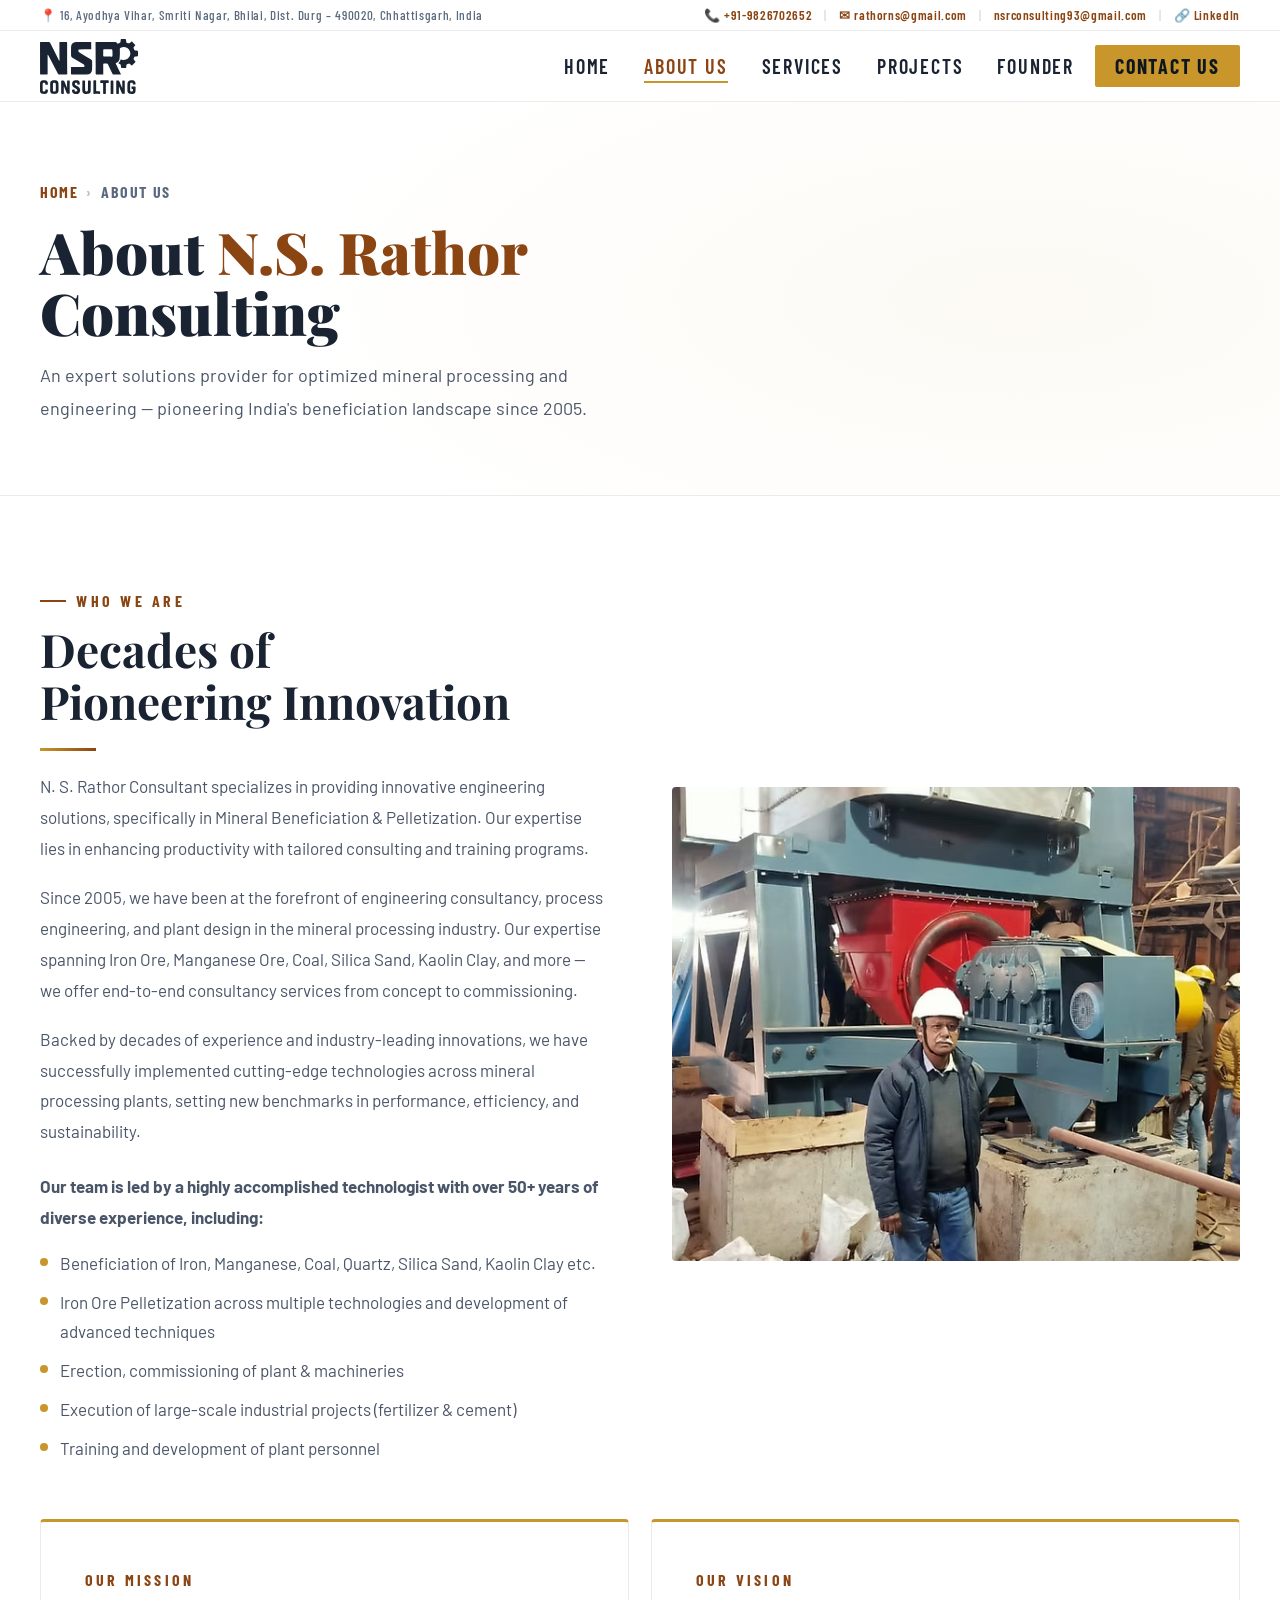
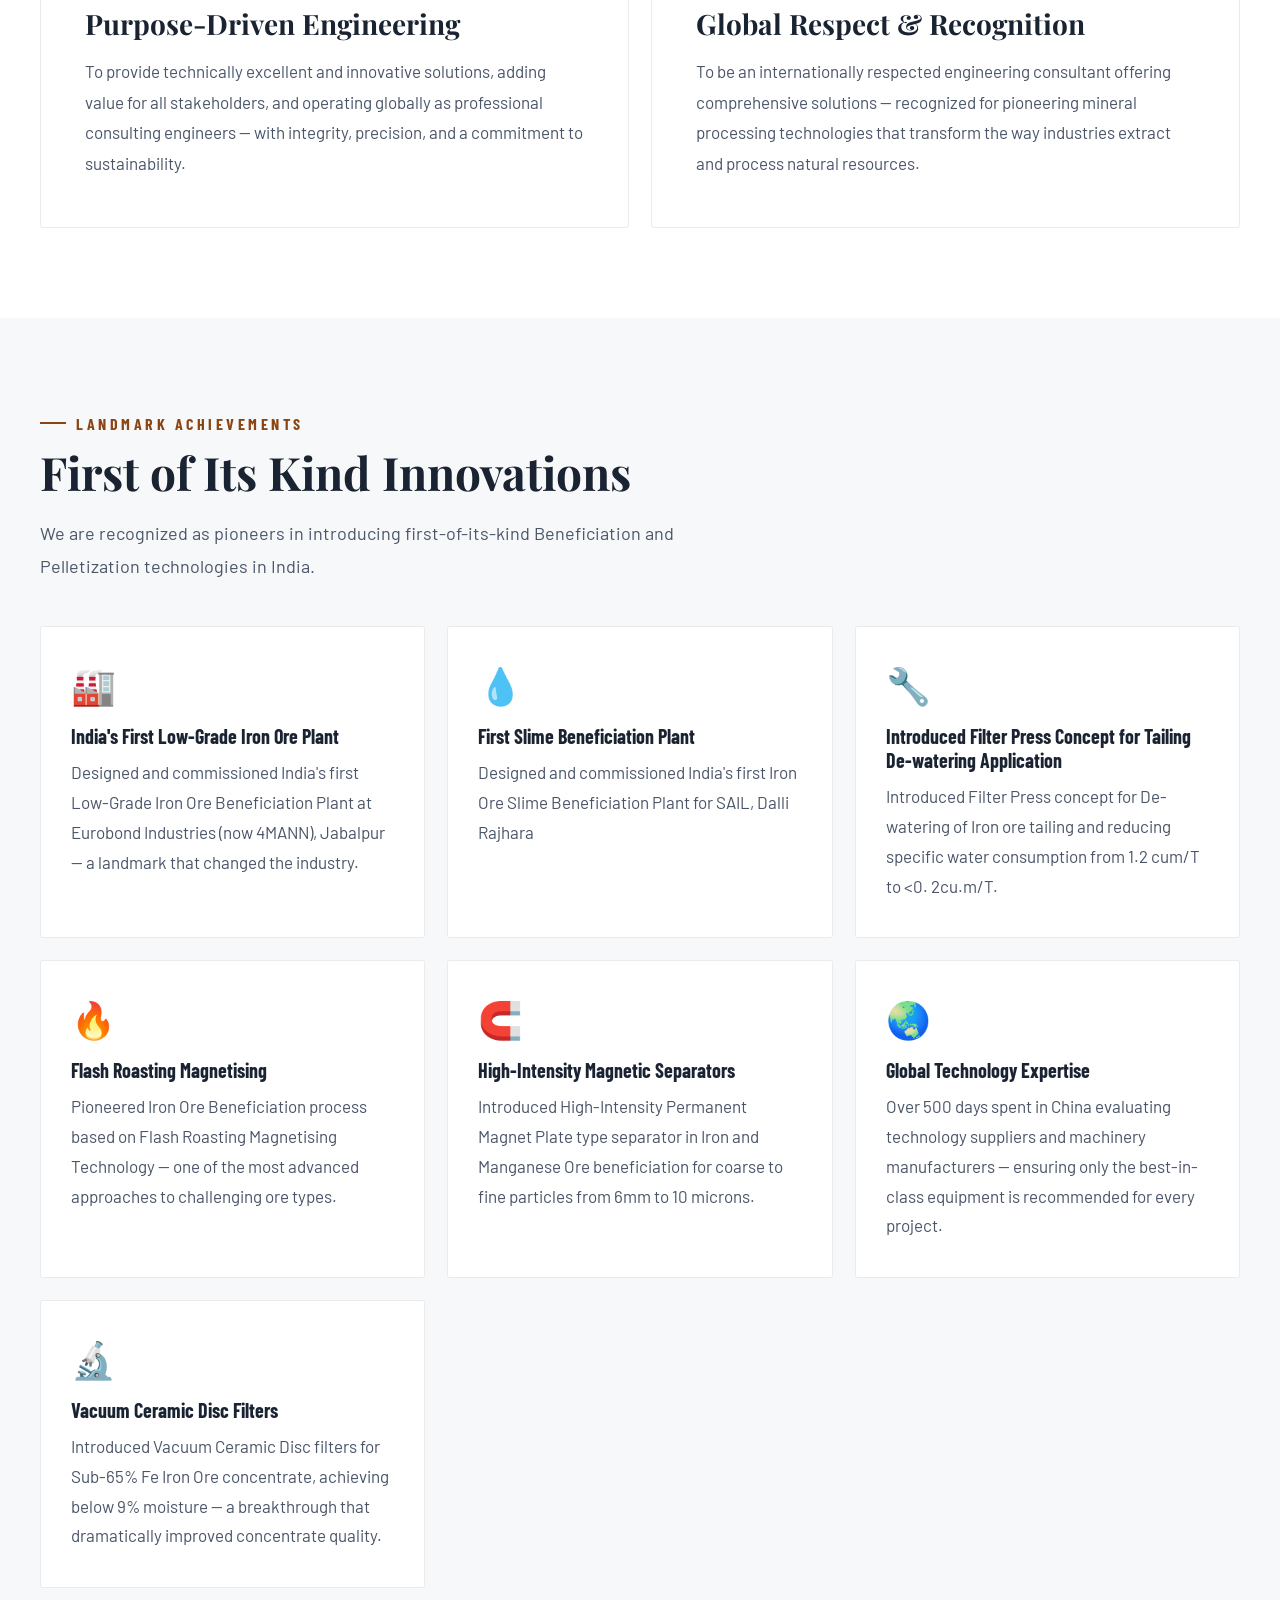
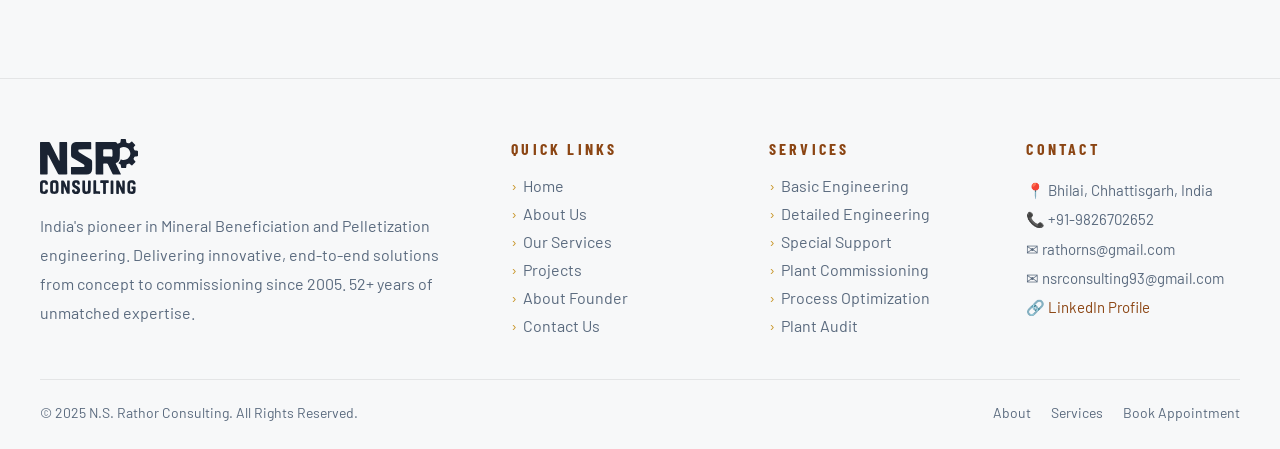
==== commit 1eaca466: "Update content: simplify headings and audit entry details - about.html: "Two Decades of" → "Decades " ====
--- a/about.html
+++ b/about.html
@@ -80,7 +80,7 @@
     <div class="why-grid about-grid">
       <div>
         <div class="section-eyebrow reveal">Who We Are</div>
-        <h2 class="sec-title reveal reveal-d1">Two Decades of<br>Pioneering Innovation</h2>
+        <h2 class="sec-title reveal reveal-d1">Decades of<br>Pioneering Innovation</h2>
         <div class="divider reveal reveal-d1"></div>
         <p style="font-size:17px;line-height:1.82;color:#4a5568;margin-bottom:18px;" class="reveal reveal-d2">N. S. Rathor Consultant specializes in providing innovative engineering solutions, specifically in Mineral Beneficiation & Pelletization. Our expertise lies in enhancing productivity with tailored consulting and training programs.</p>
         <p style="font-size:17px;line-height:1.82;color:#4a5568;margin-bottom:18px;" class="reveal reveal-d3">Since 2005, we have been at the forefront of engineering consultancy, process engineering, and plant design in the mineral processing industry. Our expertise spanning Iron Ore, Manganese Ore, Coal, Silica Sand, Kaolin Clay, and more — we offer end-to-end consultancy services from concept to commissioning.</p>
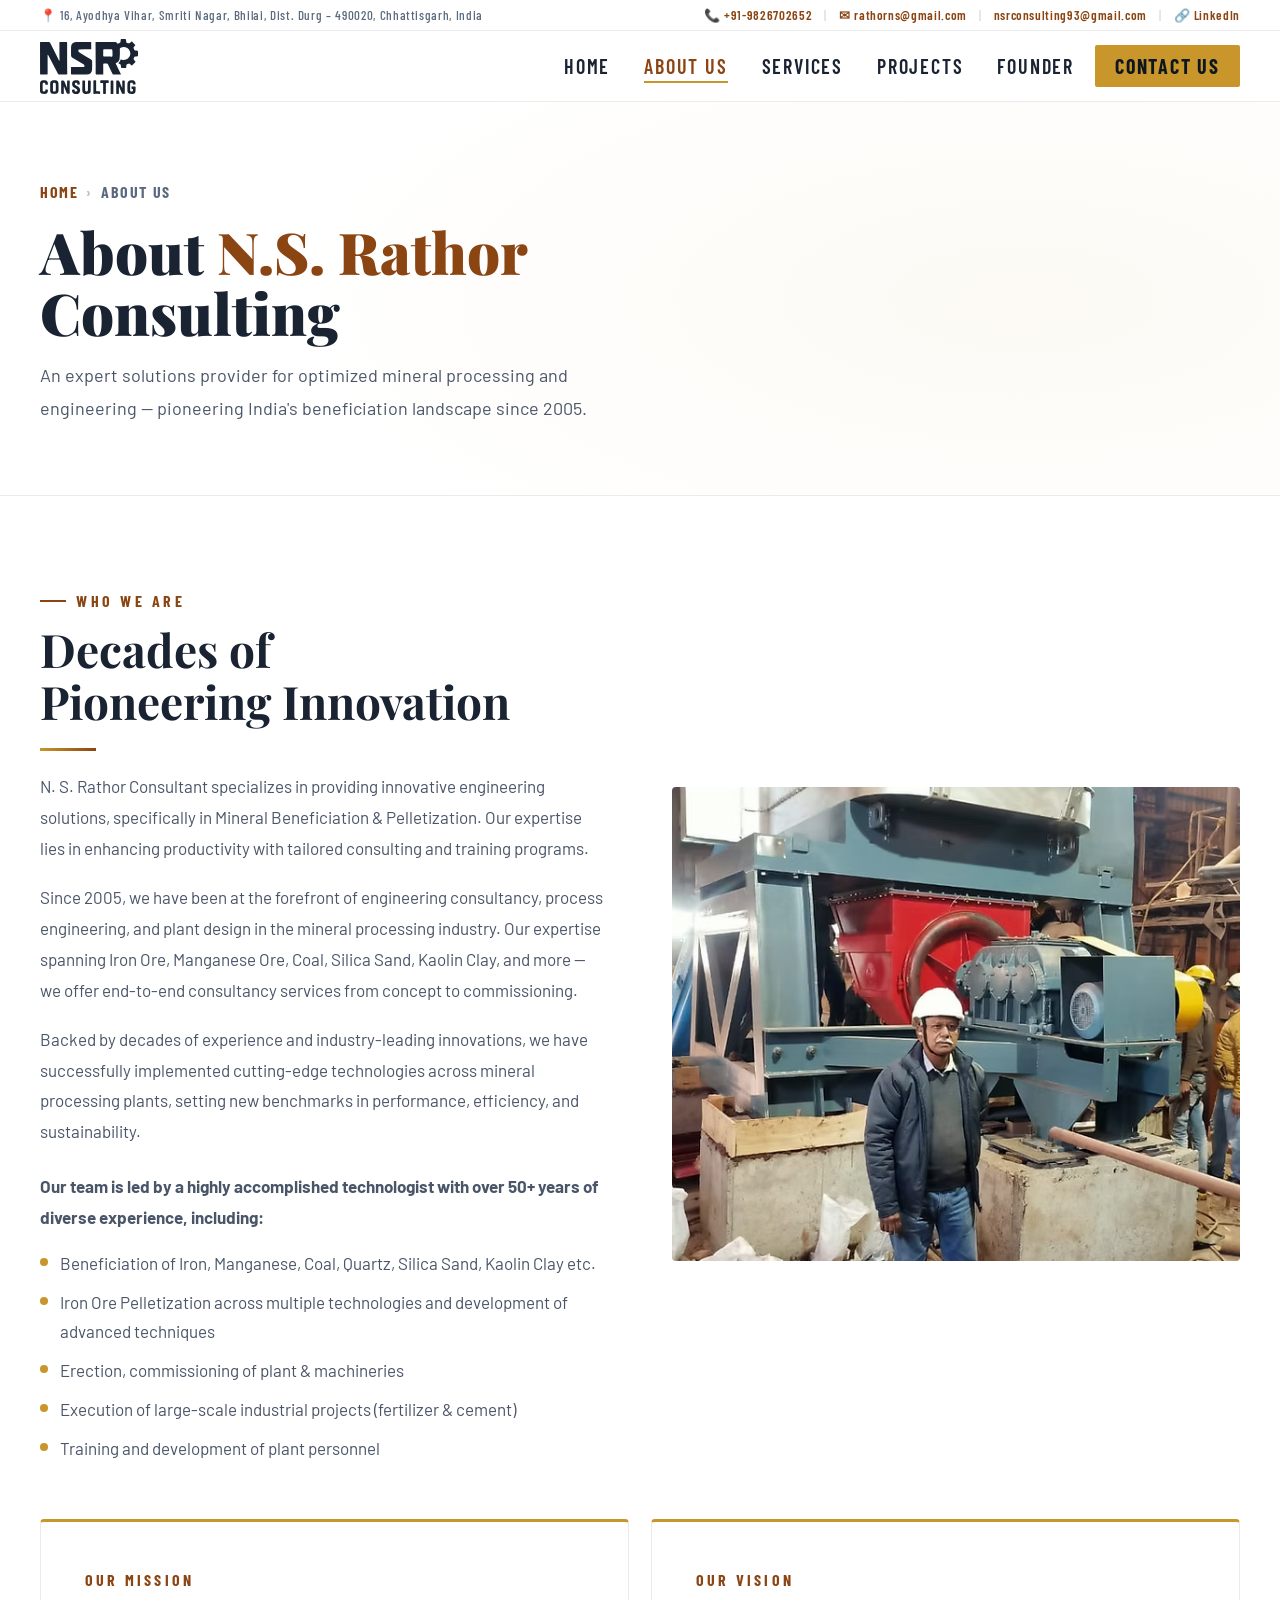
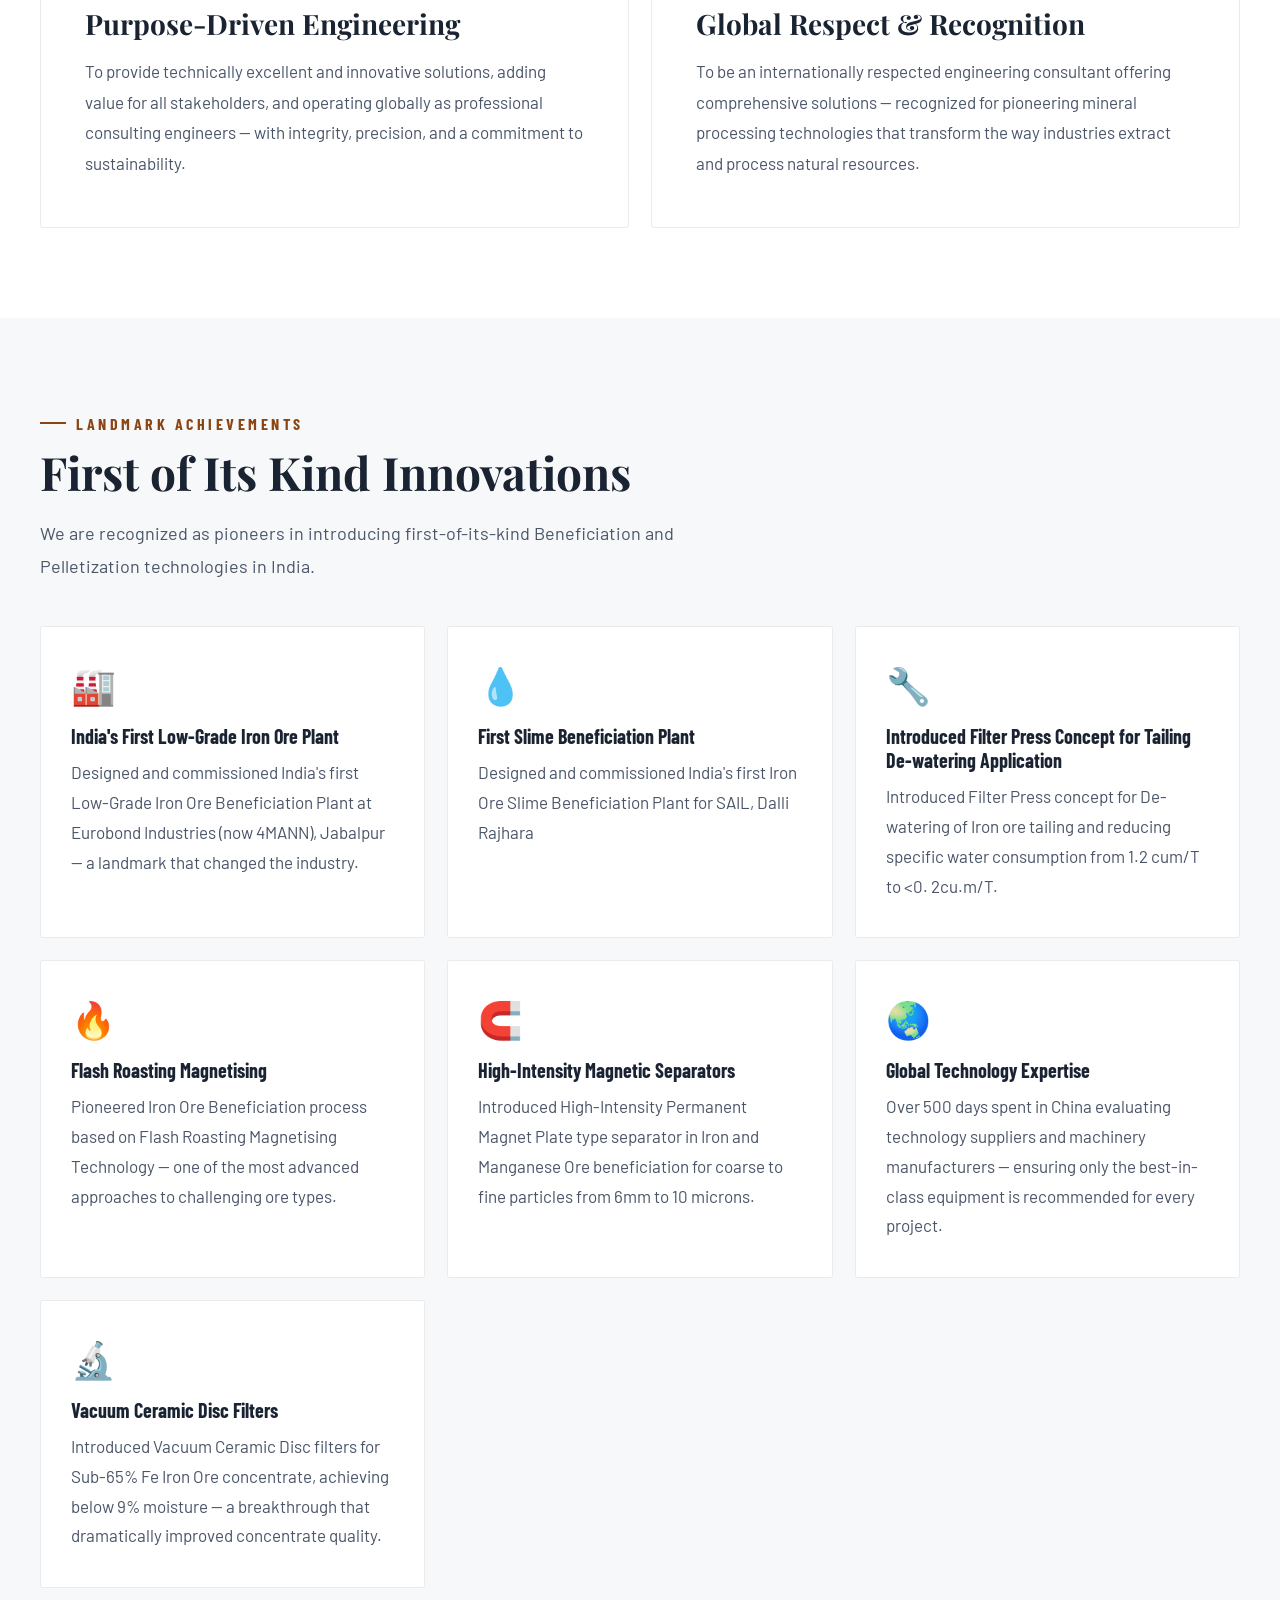
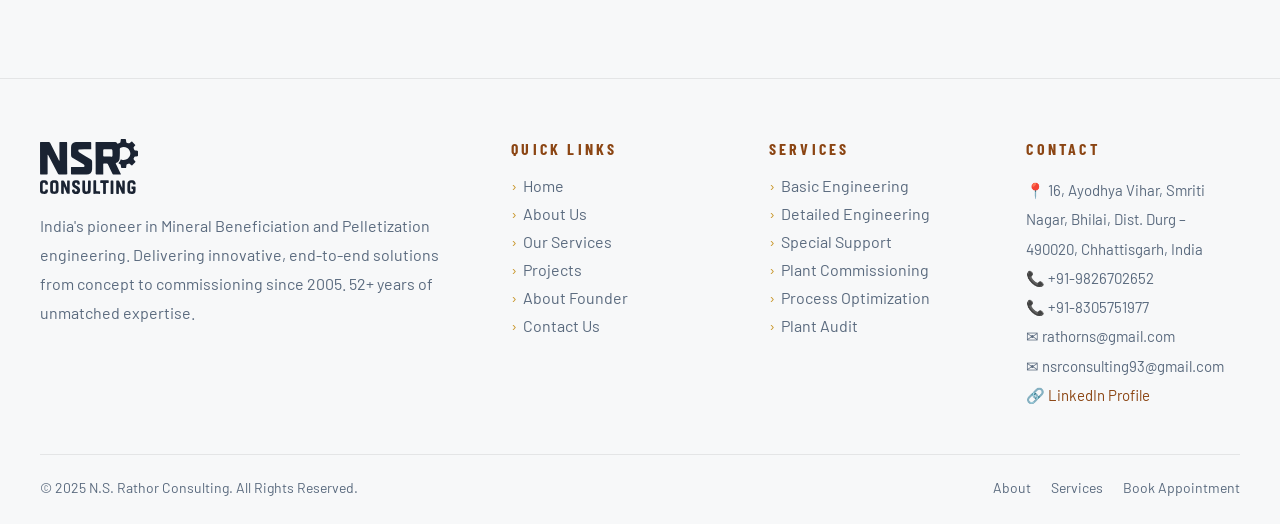
==== commit 29e959ae: "Update footer: full address and second phone number across all pages - Address updated to full: 16, " ====
--- a/about.html
+++ b/about.html
@@ -206,9 +206,11 @@
       <div>
         <div class="footer-h">Contact</div>
         <div style="font-size:15px;color:#5a6a7e;line-height:1.95;">
-          📍 Bhilai, Chhattisgarh, India<br>
+          📍 16, Ayodhya Vihar, Smriti Nagar, Bhilai, Dist. Durg – 490020, Chhattisgarh, India<br>
           📞 <a href="tel:+919826702652" style="color:#5a6a7e;text-decoration:none;">+91-9826702652</a><br>
+          📞 <a href="tel:+919826702652" style="color:#5a6a7e;text-decoration:none;">+91-8305751977</a><br>
           <a href="mailto:rathorns@gmail.com" style="color:#5a6a7e;text-decoration:none;">✉ rathorns@gmail.com</a><br>
+          
           <a href="mailto:nsrconsulting93@gmail.com" style="color:#5a6a7e;text-decoration:none;white-space:nowrap;">✉ nsrconsulting93@gmail.com</a><br>
           <a href="https://www.linkedin.com/in/nsrathor/" target="_blank" style="color:var(--ore);text-decoration:none;">🔗 LinkedIn Profile</a>
         </div>
